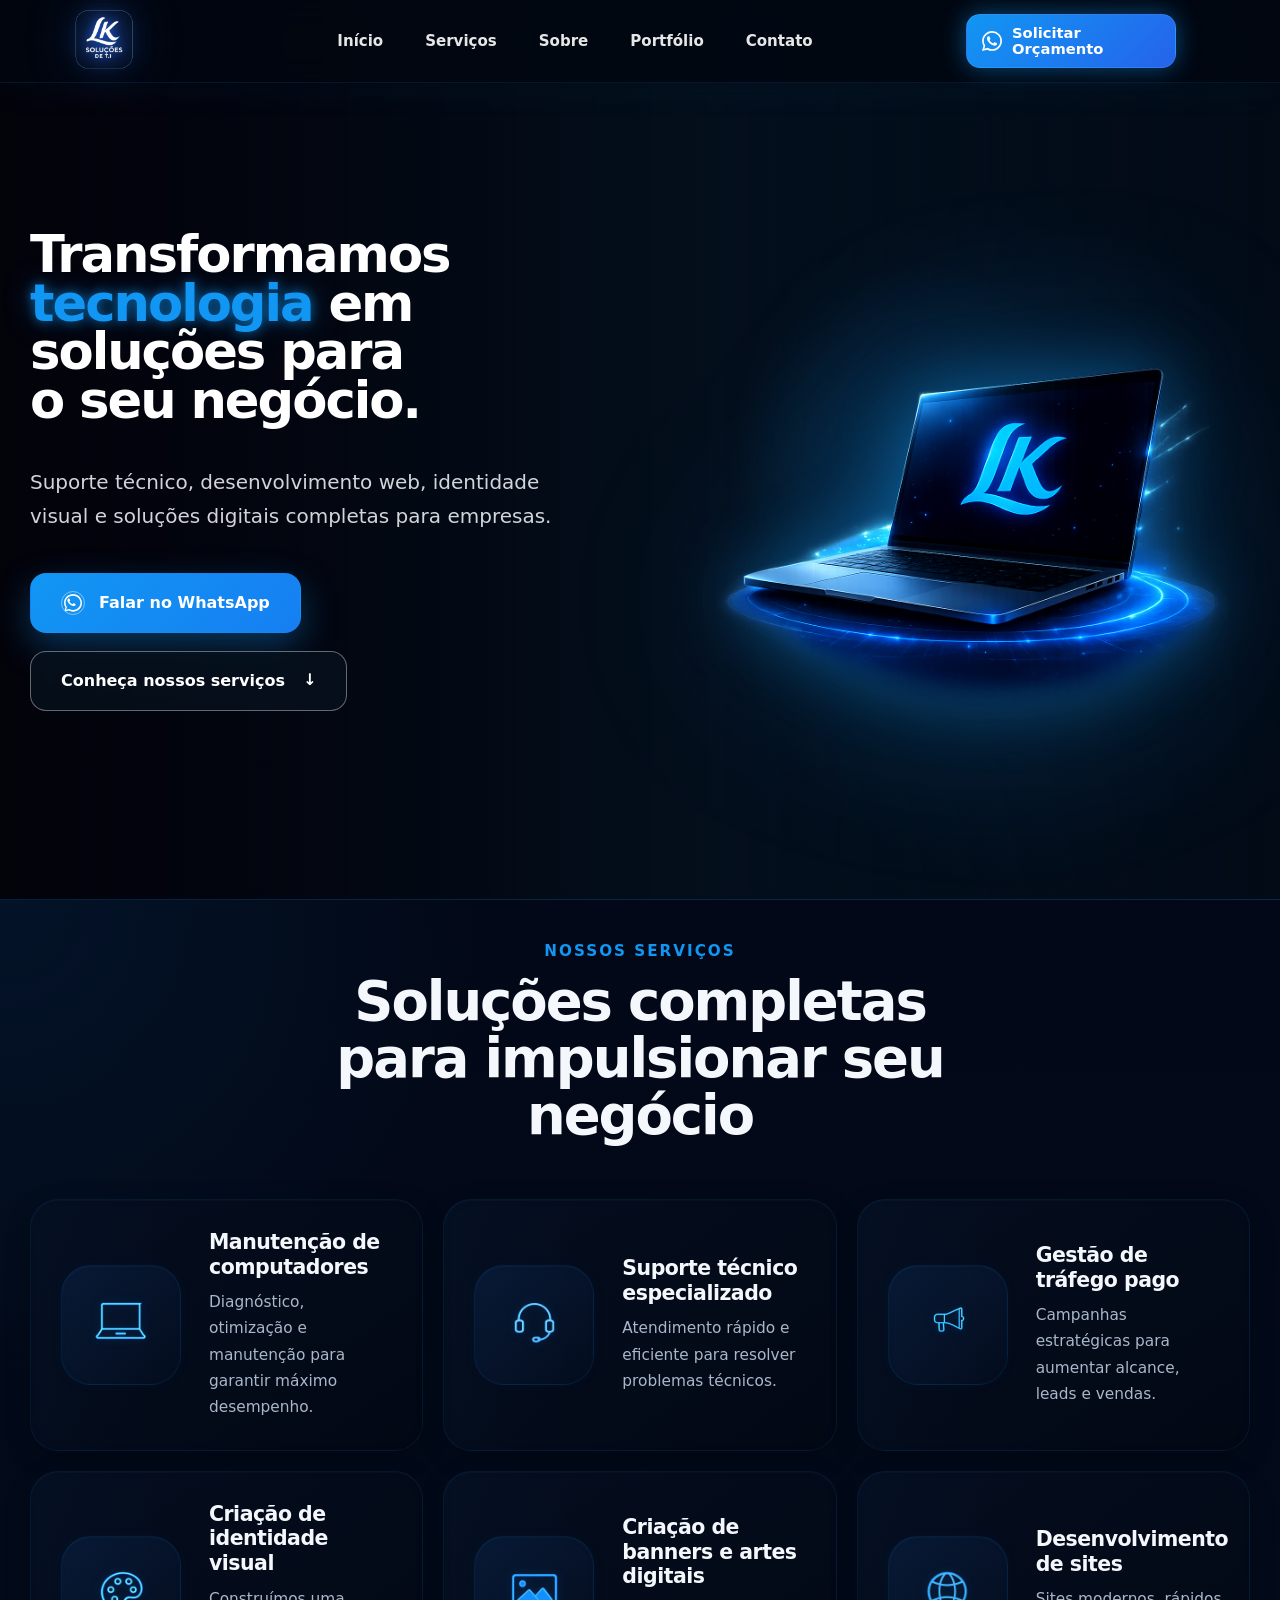
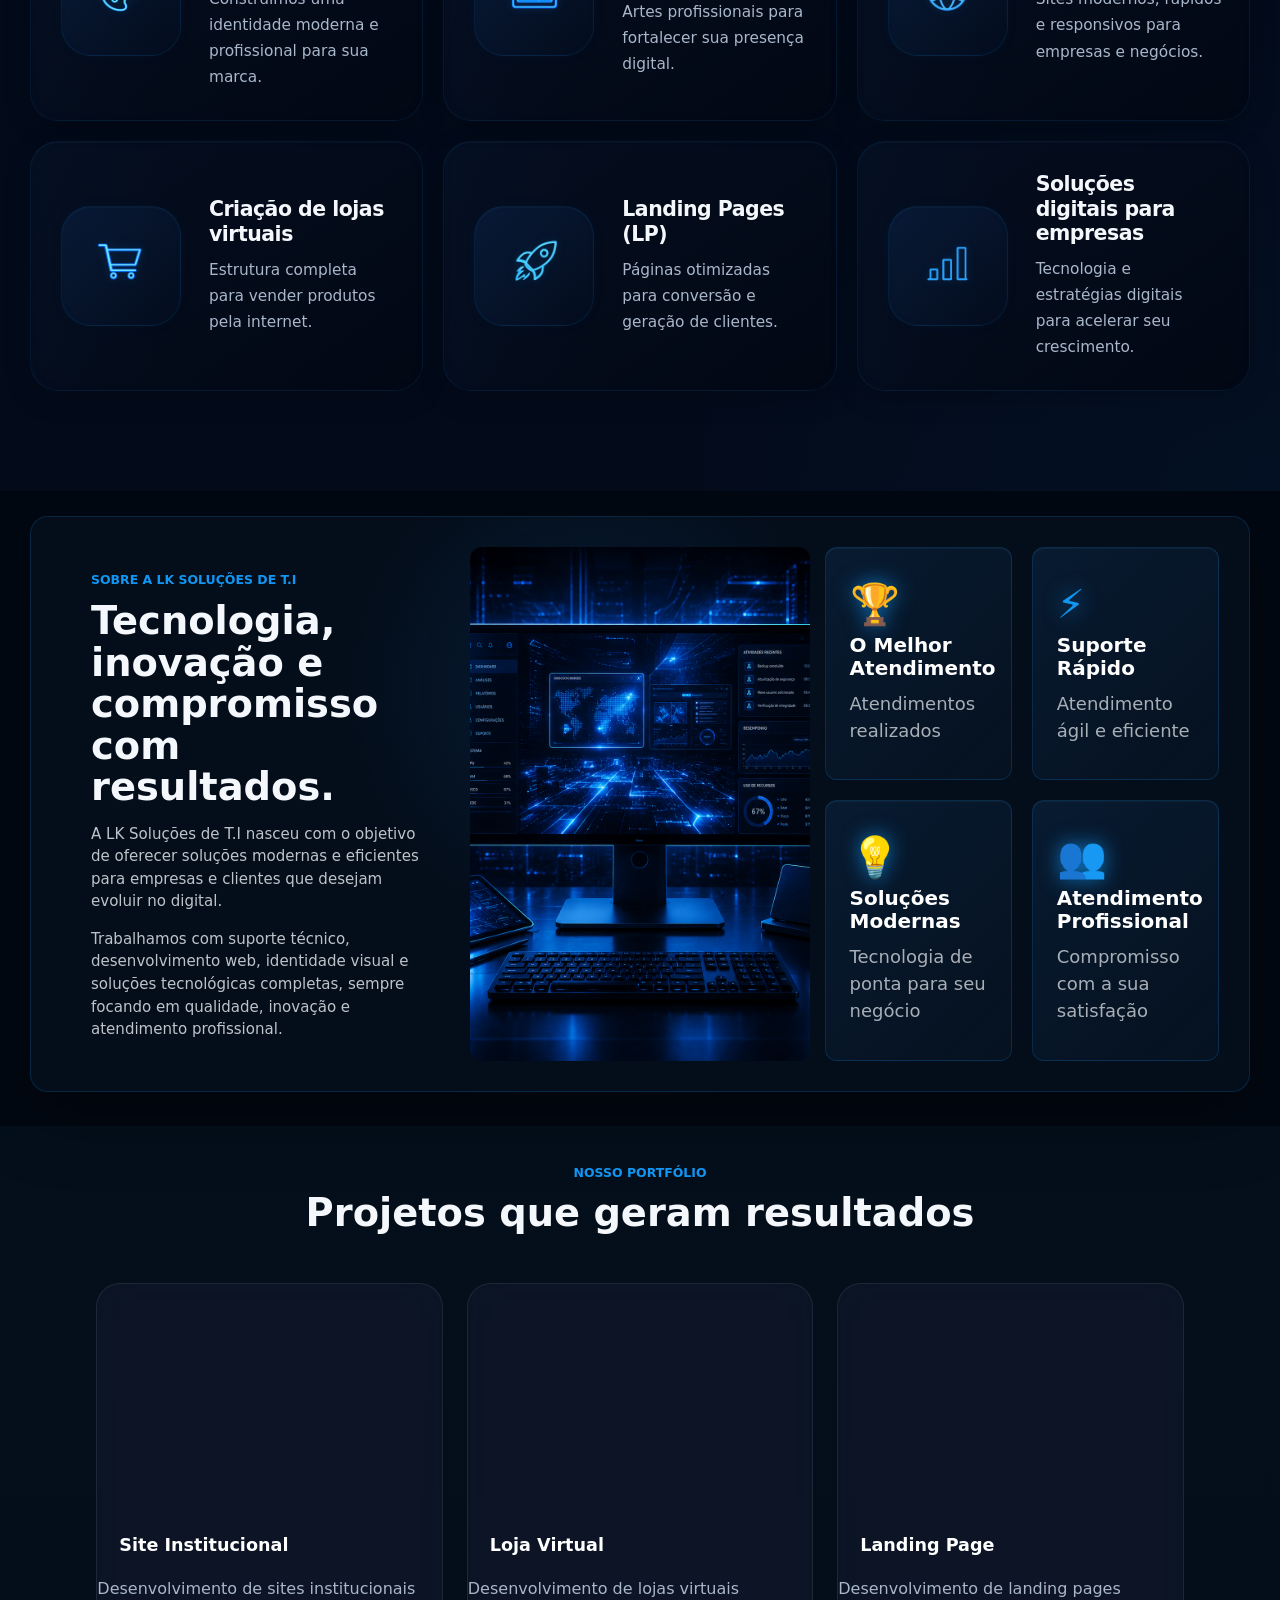
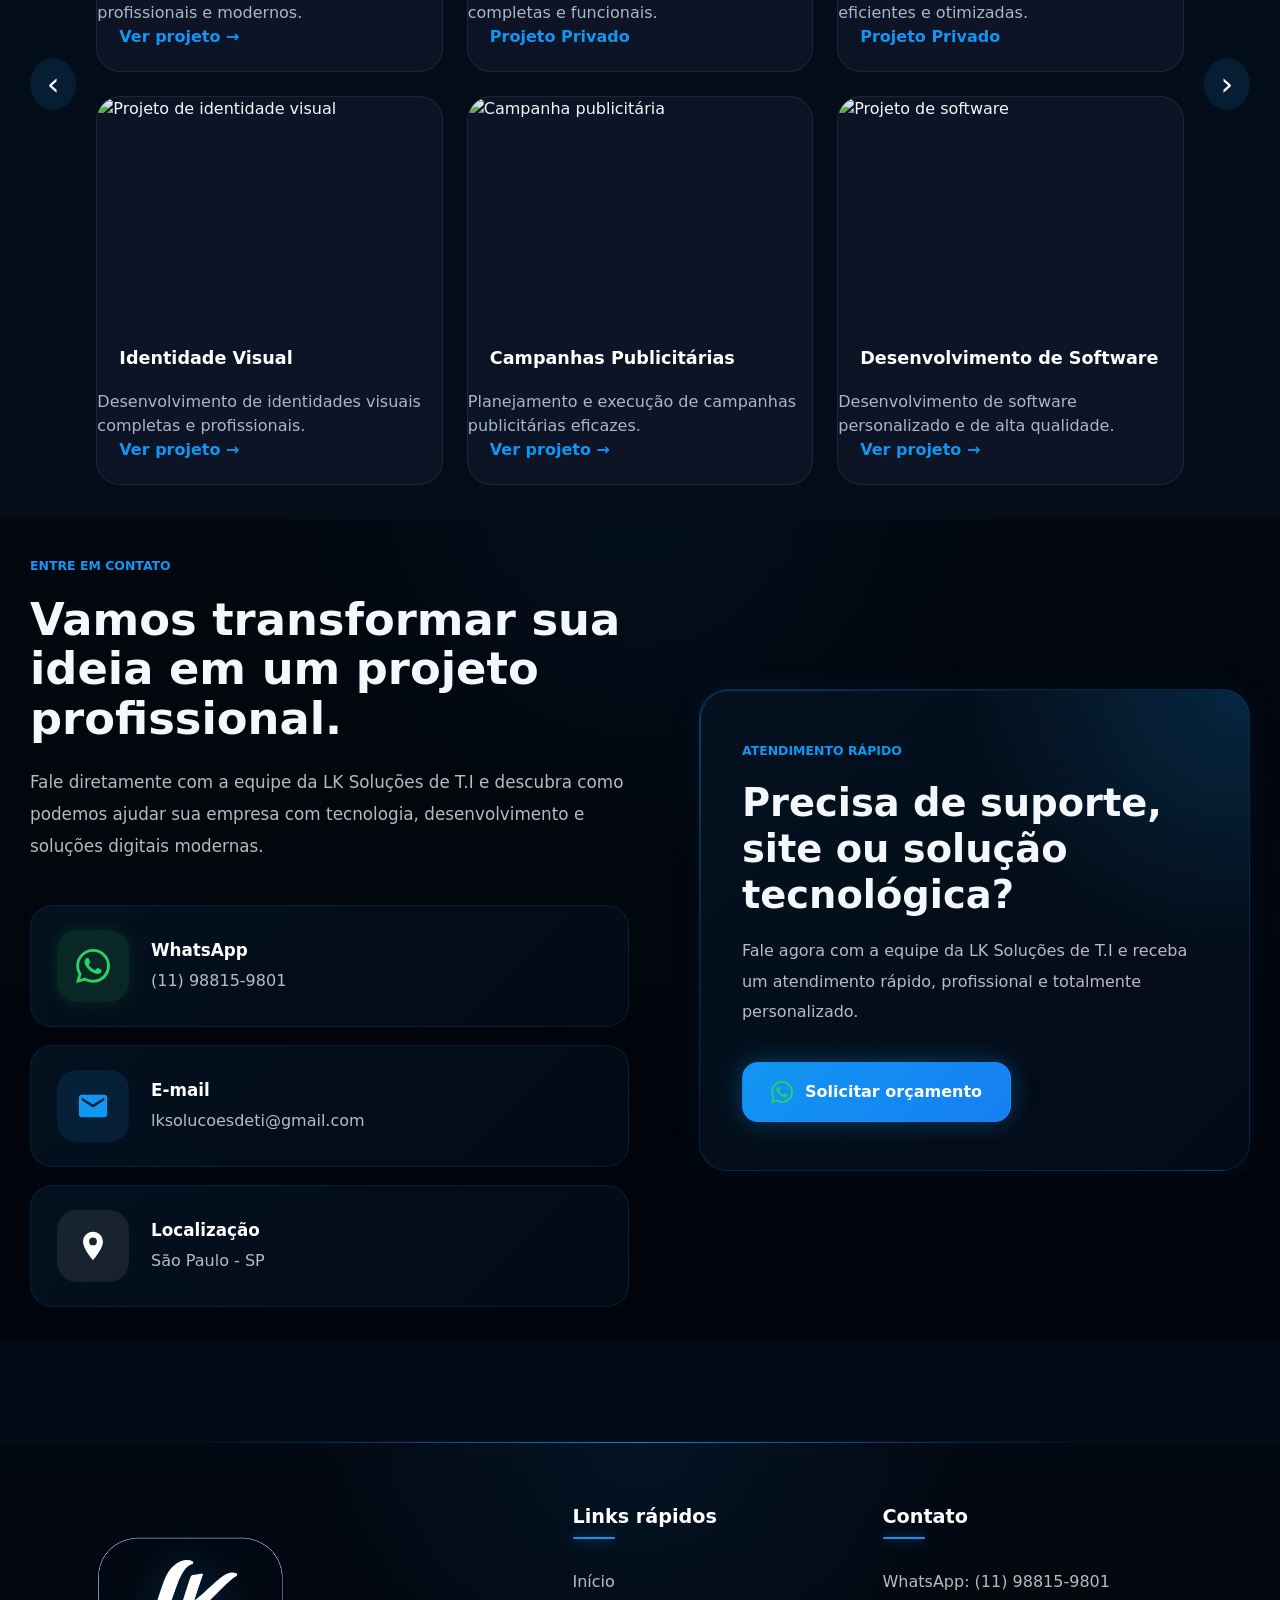
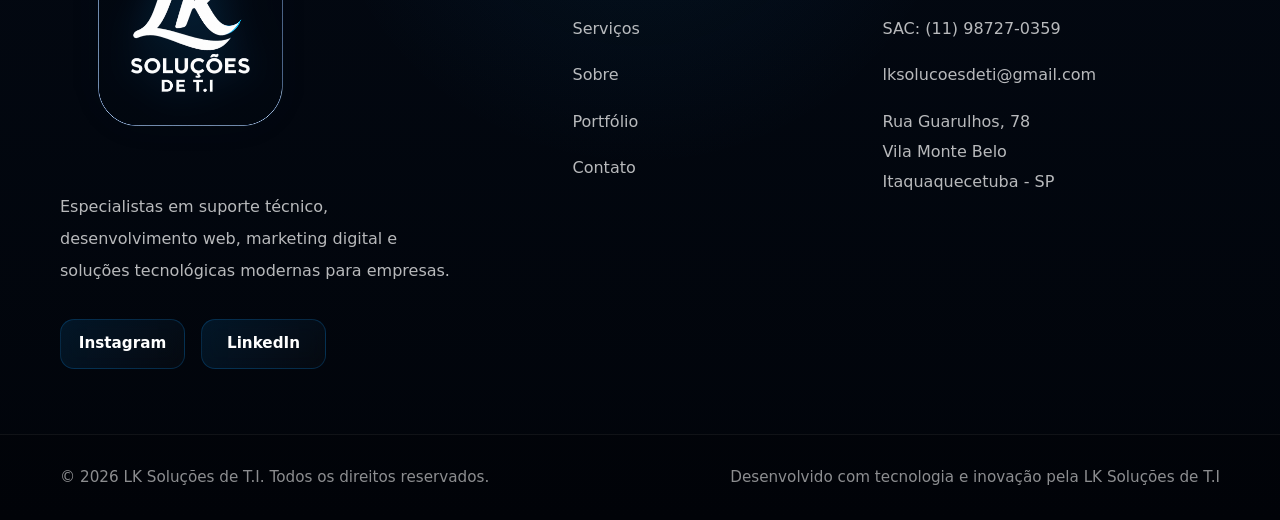
==== frontend/index.html @ 20c4d53b "Atualiza mockup do projeto landing page" ====
<!DOCTYPE html>
<html lang="pt-BR">
<head>
  <meta charset="UTF-8">
  <meta name="viewport" content="width=device-width, initial-scale=1.0">
  <meta name="description" content="LK Soluções de T.I oferece suporte técnico, desenvolvimento web, identidade visual, tráfego pago e soluções digitais completas para empresas.">
  <meta name="keywords" content="LK Soluções de T.I, suporte técnico, desenvolvimento de sites, landing pages, lojas virtuais, identidade visual, tráfego pago">
  <meta name="author" content="LK Soluções de T.I">
  <meta name="theme-color" content="#1196F3">

  <title>LK Soluções de T.I | Tecnologia para o seu negócio</title>

  <link rel="preconnect" href="https://wa.me">
  <link rel="stylesheet" href="css/style.css">
  <link rel="stylesheet" href="css/header.css">
  <link rel="stylesheet" href="css/hero.css">
  <link rel="stylesheet" href="css/services.css">
  <link rel="stylesheet" href="css/about.css">
  <link rel="stylesheet" href="css/portfolio.css">
  <link rel="stylesheet" href="css/cta.css">
  <link rel="stylesheet" href="css/contato.css">
  <link rel="stylesheet" href="css/footer.css">
  <link rel="stylesheet" href="css/responsive.css">

  <script src="js/main.js" defer></script>
</head>
<body>
  <header class="barra__navegacao" id="barra__navegacao">
    <nav class="navegacao" aria-label="Navegação principal">
      <a class="logo" href="#inicio" aria-label="LK Soluções de T.I">
        <img src="assets/images/Logo neon png.png" alt="Logo da LK Soluções de T.I">
      </a>

      <button
        class="menu-toggle"
        type="button"
        aria-controls="painel__navegacao"
        aria-expanded="false"
        aria-label="Abrir menu"
      >
        <span aria-hidden="true"></span>
        <span aria-hidden="true"></span>
        <span aria-hidden="true"></span>
      </button>

      <div class="painel__navegacao" id="painel__navegacao" aria-hidden="false">
        <ul class="navegacao__links">
          <li><a href="#inicio">Início</a></li>
          <li><a href="#servicos">Serviços</a></li>
          <li><a href="#sobre">Sobre</a></li>
          <li><a href="#portfolio">Portfólio</a></li>
          <li><a href="#contato">Contato</a></li>
        </ul>

        <a
          class="btn btn-small btn-primary quote-btn"
          href="https://wa.me/5511988159801?text=Ol%C3%A1%2C%20quero%20solicitar%20um%20or%C3%A7amento%20com%20a%20LK%20Solu%C3%A7%C3%B5es%20de%20T.I"
          target="_blank"
          rel="noopener"
        >
          <svg
            xmlns="http://www.w3.org/2000/svg"
            width="18"
            height="18"
            viewBox="0 0 24 24"
            fill="currentColor"
            aria-hidden="true"
          >
            <path d="M20.52 3.48A11.82 11.82 0 0 0 12.06 0C5.5 0 .16 5.34.16 11.9c0 2.1.55 4.15 1.6 5.96L0 24l6.3-1.65a11.9 11.9 0 0 0 5.76 1.47h.01c6.56 0 11.9-5.34 11.9-11.9 0-3.18-1.24-6.17-3.45-8.44Zm-8.46 18.3h-.01a9.9 9.9 0 0 1-5.04-1.38l-.36-.21-3.74.98 1-3.65-.24-.37a9.84 9.84 0 0 1-1.53-5.24c0-5.46 4.44-9.9 9.91-9.9 2.64 0 5.12 1.03 6.98 2.9a9.8 9.8 0 0 1 2.9 6.99c0 5.46-4.44 9.89-9.9 9.89Zm5.43-7.42c-.3-.15-1.77-.87-2.04-.97-.27-.1-.47-.15-.67.15-.2.3-.77.97-.95 1.17-.17.2-.35.22-.65.07-.3-.15-1.26-.46-2.4-1.48-.89-.79-1.49-1.76-1.66-2.06-.17-.3-.02-.46.13-.61.13-.13.3-.35.45-.52.15-.17.2-.3.3-.5.1-.2.05-.37-.02-.52-.07-.15-.67-1.62-.92-2.22-.24-.58-.49-.5-.67-.5h-.57c-.2 0-.52.07-.8.37-.27.3-1.04 1.02-1.04 2.5 0 1.47 1.07 2.9 1.22 3.1.15.2 2.1 3.2 5.08 4.49.71.3 1.27.48 1.7.61.71.23 1.35.2 1.86.12.57-.08 1.77-.72 2.02-1.41.25-.69.25-1.28.17-1.4-.07-.12-.27-.2-.57-.35Z"/>
          </svg>
          Solicitar Orçamento
        </a>
      </div>
    </nav>
  </header>

  <main>
<section class="hero" id="inicio">

  <canvas
    class="particle-canvas"
    id="particleCanvas"
    aria-hidden="true">
  </canvas>

  <div class="hero__grid container">

    <!-- CONTEÚDO -->
    <div class="hero__conteudo revelar">

      <h1>
        Transformamos
        <span>tecnologia</span>
        em soluções
        para o seu negócio.
      </h1>

      <p>
        Suporte técnico, desenvolvimento web, identidade visual
        e soluções digitais completas para empresas.
      </p>

      <!-- BOTÕES -->
      <div class="hero__acoes">

        <!-- WHATSAPP -->
        <a
          class="btn btn-primary btn-glow"
          href="https://wa.me/5511988159801?text=Ol%C3%A1%2C%20vim%20pelo%20site%20da%20LK%20Solu%C3%A7%C3%B5es%20de%20T.I%20e%20quero%20falar%20sobre%20um%20projeto."
          target="_blank"
          rel="noopener"
          aria-label="Falar no WhatsApp"
        >

          <svg
            class="btn-icon"
            xmlns="http://www.w3.org/2000/svg"
            viewBox="0 0 32 32"
            fill="currentColor"
            aria-hidden="true"
          >
            <path d="M19.11 17.23c-.29-.14-1.72-.85-1.99-.94-.27-.1-.47-.14-.66.14-.19.29-.76.94-.93 1.13-.17.19-.34.22-.63.07-.29-.14-1.22-.45-2.32-1.45-.86-.77-1.44-1.72-1.61-2.01-.17-.29-.02-.45.13-.6.13-.13.29-.34.43-.51.14-.17.19-.29.29-.48.1-.19.05-.36-.02-.51-.07-.14-.66-1.58-.9-2.17-.24-.58-.48-.5-.66-.5h-.56c-.19 0-.51.07-.78.36-.27.29-1.03 1.01-1.03 2.46s1.06 2.86 1.21 3.06c.14.19 2.08 3.18 5.04 4.46.7.3 1.25.48 1.67.61.7.22 1.33.19 1.83.12.56-.08 1.72-.7 1.96-1.37.24-.67.24-1.25.17-1.37-.07-.12-.27-.19-.56-.34zM16.02 3C8.84 3 3 8.73 3 15.8c0 2.5.73 4.83 1.99 6.8L3 29l6.6-1.92c1.87 1 4 1.57 6.42 1.57 7.18 0 13.02-5.73 13.02-12.8C29.04 8.73 23.2 3 16.02 3zm0 23.33c-2.1 0-4.04-.56-5.72-1.52l-.41-.24-3.91 1.14 1.18-3.78-.27-.39a10.1 10.1 0 0 1-1.68-5.74c0-5.64 4.84-10.23 10.81-10.23 5.96 0 10.81 4.59 10.81 10.23s-4.85 10.53-10.81 10.53z"/>
          </svg>

          <span>Falar no WhatsApp</span>

        </a>

        <!-- SERVIÇOS -->
        <a
          class="btn btn-secondary"
          href="#servicos"
          aria-label="Conheça nossos serviços"
        >

          <span>Conheça nossos serviços</span>

          <span
            class="arrow-down"
            aria-hidden="true"
          >
            ↓
          </span>

        </a>

      </div>

    </div>

    <!-- IMAGEM -->
    <div
      class="hero-visual reveal delay-1"
      aria-hidden="true"
    >

      <img
        src="assets/images/laptop iluminado.png"
        alt="Laptop com demonstração de serviços da LK Soluções de T.I"
      >

    </div>

  </div>

</section>

    <section class="servicos section" id="servicos">
      <div class="container">
        <div class="section-header revelar">
          <span class="eyebrow">Nossos Serviços</span>
          <h2>Soluções completas<br>para impulsionar seu negócio</h2>
        </div>

        <div class="lista__servicos">
          <article class="service-card reveal">
            <div class="service-icon">
              <img src="assets/icons/notebook neon.png" alt="Ícone de notebook" loading="lazy">
            </div>
            <div class="service-content">
              <h3>Manutenção de computadores</h3>
              <p>Diagnóstico, otimização e manutenção para garantir máximo desempenho.</p>
            </div>
          </article>

          <article class="service-card reveal">
            <div class="service-icon">
              <img src="assets/icons/fone neon.png" alt="Ícone de suporte técnico" loading="lazy">
            </div>
            <div class="service-content">
              <h3>Suporte técnico especializado</h3>
              <p>Atendimento rápido e eficiente para resolver problemas técnicos.</p>
            </div>
          </article>

          <article class="service-card reveal">
            <div class="service-icon">
              <img src="assets/icons/megafone neon.png" alt="Ícone de megafone" loading="lazy">
            </div>
            <div class="service-content">
              <h3>Gestão de tráfego pago</h3>
              <p>Campanhas estratégicas para aumentar alcance, leads e vendas.</p>
            </div>
          </article>

          <article class="service-card reveal">
            <div class="service-icon">
              <img src="assets/icons/arte neon.png" alt="Ícone de identidade visual" loading="lazy">
            </div>
            <div class="service-content">
              <h3>Criação de identidade visual</h3>
              <p>Construímos uma identidade moderna e profissional para sua marca.</p>
            </div>
          </article>

          <article class="service-card reveal">
            <div class="service-icon">
              <img src="assets/icons/moldura neon.png" alt="Ícone de artes digitais" loading="lazy">
            </div>
            <div class="service-content">
              <h3>Criação de banners e artes digitais</h3>
              <p>Artes profissionais para fortalecer sua presença digital.</p>
            </div>
          </article>

          <article class="service-card reveal">
            <div class="service-icon">
              <img src="assets/icons/rede neon.png" alt="Ícone de desenvolvimento web" loading="lazy">
            </div>
            <div class="service-content">
              <h3>Desenvolvimento de sites</h3>
              <p>Sites modernos, rápidos e responsivos para empresas e negócios.</p>
            </div>
          </article>

          <article class="service-card reveal">
            <div class="service-icon">
              <img src="assets/icons/carrinho neon.png" alt="Ícone de loja virtual" loading="lazy">
            </div>
            <div class="service-content">
              <h3>Criação de lojas virtuais</h3>
              <p>Estrutura completa para vender produtos pela internet.</p>
            </div>
          </article>

          <article class="service-card reveal">
            <div class="service-icon">
              <img src="assets/icons/foguete neon.png" alt="Ícone de landing page" loading="lazy">
            </div>
            <div class="service-content">
              <h3>Landing Pages (LP)</h3>
              <p>Páginas otimizadas para conversão e geração de clientes.</p>
            </div>
          </article>

          <article class="service-card reveal">
            <div class="service-icon">
              <img src="assets/icons/escada neon.png" alt="Ícone de crescimento empresarial" loading="lazy">
            </div>
            <div class="service-content">
              <h3>Soluções digitais para empresas</h3>
              <p>Tecnologia e estratégias digitais para acelerar seu crescimento.</p>
            </div>
          </article>
        </div>
      </div>
    </section>

    <section class="sobre section" id="sobre">
      <div class="sobre__painel container">
        <div class="sobre_copia reveal">
          <span class="eyebrow">Sobre a LK Soluções de T.I</span>
          <h2>Tecnologia, inovação e compromisso com resultados.</h2>
          <p>A LK Soluções de T.I nasceu com o objetivo de oferecer soluções modernas e eficientes para empresas e clientes que desejam evoluir no digital.</p>
          <p>Trabalhamos com suporte técnico, desenvolvimento web, identidade visual e soluções tecnológicas completas, sempre focando em qualidade, inovação e atendimento profissional.</p>
        </div>

        <div class="container__imagem reveal delay-1">
          <img src="assets/images/tecnologia.png" alt="Ambiente tecnológico moderno">
        </div>

        <div class="estatistica reveal delay-2">
          <div class="estatistica__card">
            <span class="stat-icon">🏆</span>
            <strong>O Melhor Atendimento</strong>
            <span>Atendimentos realizados</span>
          </div>

          <div class="estatistica__card">
            <span class="stat-icon">⚡</span>
            <strong>Suporte Rápido</strong>
            <span>Atendimento ágil e eficiente</span>
          </div>

          <div class="estatistica__card">
            <span class="stat-icon">💡</span>
            <strong>Soluções Modernas</strong>
            <span>Tecnologia de ponta para seu negócio</span>
          </div>

          <div class="estatistica__card">
            <span class="stat-icon">👥</span>
            <strong>Atendimento Profissional</strong>
            <span>Compromisso com a sua satisfação</span>
          </div>
        </div>
      </div>
    </section>

<section class="portfolio section" id="portfolio">
  <div class="container">
    <div class="section-heading reveal">
      <span class="eyebrow">Nosso portfólio</span>
      <h2>Projetos que geram resultados</h2>
    </div>

    <div class="portfolio__casca reveal">
      <button class="portfolio__botao" type="button" aria-label="Projeto anterior">
        ‹
      </button>

      <div class="portfolio__trilha" aria-label="Projetos da LK Soluções de T.I">

        <article class="projeto__card">

            <div class="projeto__preview">
              <video
                autoplay
                muted
                loop
                playsinline
              >
                <source
                  src="./assets/videos/site-institucional.mp4"
                  type="video/mp4"
                >
              </video>
            </div>


          <h3>Site Institucional</h3>
          <p>Desenvolvimento de sites institucionais profissionais e modernos.</p>
          <a class="projeto__link" href="https://lk-solucoes-ti.vercel.app/">Ver projeto →</a>
        </article>

        <article class="projeto__card">
          <div class="projeto__preview">
              <video
                autoplay
                muted
                loop
                playsinline
              >
                <source
                  src="./assets/videos/Full.mp4"
                  type="video/mp4"
                >
              </video>
            </div>
          <h3>Loja Virtual</h3>
          <p>Desenvolvimento de lojas virtuais completas e funcionais.</p>
          <a class="projeto__link" href="#">Projeto Privado</a>
        </article>

        <article class="projeto__card">
          <div class="projeto__preview">
              <video
                autoplay
                muted
                loop
                playsinline
              >
                <source
                  src="./assets/videos/acedemia.mp4"
                  type="video/mp4"
                >
              </video>
            </div>
          <h3>Landing Page</h3>
          <p>Desenvolvimento de landing pages eficientes e otimizadas.</p>
          <a class="projeto__link" href="#">Projeto Privado</a>
        </article>

        <article class="projeto__card">
          <div class="projeto__preview">
            <img src="./assets/images/identidade-visual.jpg" alt="Projeto de identidade visual">
          </div>
          <h3>Identidade Visual</h3>
          <p>Desenvolvimento de identidades visuais completas e profissionais.</p>
          <a class="projeto__link" href="#">Ver projeto →</a>
        </article>

        <article class="projeto__card">
          <div class="projeto__preview">
            <img src="./assets/images/campanha-publicitaria.jpg" alt="Campanha publicitária">
          </div>
          <h3>Campanhas Publicitárias</h3>
          <p>Planejamento e execução de campanhas publicitárias eficazes.</p>
          <a class="projeto__link" href="#">Ver projeto →</a>
        </article>

        <article class="projeto__card">
          <div class="projeto__preview">
            <img src="./assets/images/software.jpg" alt="Projeto de software">
          </div>
          <h3>Desenvolvimento de Software</h3>
          <p>Desenvolvimento de software personalizado e de alta qualidade.</p>
          <a class="projeto__link" href="#">Ver projeto →</a>
        </article>

      </div>

      <button class="portfolio__botao" type="button" aria-label="Próximo projeto">
        ›
      </button>
    </div>
  </div>
</section>

<section class="contato section" id="contato">

    <div class="contato__grid container">

        <!-- INFORMAÇÕES -->
        <div class="contato__info reveal">

            <span class="eyebrow">Entre em contato</span>

            <h2>
                Vamos transformar sua ideia em um projeto profissional.
            </h2>

            <p class="contato__descricao">
                Fale diretamente com a equipe da LK Soluções de T.I
                e descubra como podemos ajudar sua empresa com
                tecnologia, desenvolvimento e soluções digitais modernas.
            </p>

            <div class="contato__cards">

                <!-- WHATSAPP -->
                <a
                    class="contato__card"
                    href="https://wa.me/5511988159801?text=Olá,%20vim%20pelo%20site%20da%20LK%20Soluções%20de%20T.I"
                    target="_blank"
                    rel="noopener"
                >

                    <div class="contato__icone whatsapp">

                        <svg
                            xmlns="http://www.w3.org/2000/svg"
                            width="24"
                            height="24"
                            viewBox="0 0 24 24"
                            fill="currentColor"
                            aria-hidden="true"
                        >
                            <path d="M20.52 3.48A11.82 11.82 0 0 0 12.06 0C5.5 0 .16 5.34.16 11.9c0 2.1.55 4.15 1.6 5.96L0 24l6.3-1.65a11.9 11.9 0 0 0 5.76 1.47h.01c6.56 0 11.9-5.34 11.9-11.9 0-3.18-1.24-6.17-3.45-8.44Zm-8.46 18.3h-.01a9.9 9.9 0 0 1-5.04-1.38l-.36-.21-3.74.98 1-3.65-.24-.37a9.84 9.84 0 0 1-1.53-5.24c0-5.46 4.44-9.9 9.91-9.9 2.64 0 5.12 1.03 6.98 2.9a9.8 9.8 0 0 1 2.9 6.99c0 5.46-4.44 9.89-9.9 9.89Zm5.43-7.42c-.3-.15-1.77-.87-2.04-.97-.27-.1-.47-.15-.67.15-.2.3-.77.97-.95 1.17-.17.2-.35.22-.65.07-.3-.15-1.26-.46-2.4-1.48-.89-.79-1.49-1.76-1.66-2.06-.17-.3-.02-.46.13-.61.13-.13.3-.35.45-.52.15-.17.2-.3.3-.5.1-.2.05-.37-.02-.52-.07-.15-.67-1.62-.92-2.22-.24-.58-.49-.5-.67-.5h-.57c-.2 0-.52.07-.8.37-.27.3-1.04 1.02-1.04 2.5 0 1.47 1.07 2.9 1.22 3.1.15.2 2.1 3.2 5.08 4.49.71.3 1.27.48 1.7.61.71.23 1.35.2 1.86.12.57-.08 1.77-.72 2.02-1.41.25-.69.25-1.28.17-1.4-.07-.12-.27-.2-.57-.35Z"/>
                        </svg>

                    </div>

                    <div class="contato__texto">

                        <strong>WhatsApp</strong>

                        <span>(11) 98815-9801</span>

                    </div>

                </a>

                <!-- EMAIL -->
                <a
                    class="contato__card"
                    href="mailto:lksolucoesdeti@gmail.com"
                >

<div class="contato__icone email">

    <svg
        xmlns="http://www.w3.org/2000/svg"
        width="30"
        height="30"
        viewBox="0 0 24 24"
        fill="currentColor"
        aria-hidden="true"
    >
        <path d="M20 4H4C2.9 4 2.01 4.9 2.01 6L2 18c0 1.1.89 2 2 2h16c1.1 0 2-.9 2-2V6c0-1.1-.9-2-2-2Zm0 4-8 5-8-5V6l8 5 8-5v2Z"/>
    </svg>

</div>

                    <div class="contato__texto">

                        <strong>E-mail</strong>

                        <span>lksolucoesdeti@gmail.com</span>

                    </div>

                </a>

                <!-- LOCALIZAÇÃO -->
                <div class="contato__card">

                    <div class="contato__icone local">

                        <svg
                            xmlns="http://www.w3.org/2000/svg"
                            width="24"
                            height="24"
                            viewBox="0 0 24 24"
                            fill="currentColor"
                            aria-hidden="true"
                        >
                            <path d="M12 2C8.13 2 5 5.13 5 9c0 5.25 7 13 7 13s7-7.75 7-13c0-3.87-3.13-7-7-7Zm0 9.5A2.5 2.5 0 1 1 12 6a2.5 2.5 0 0 1 0 5.5Z"/>
                        </svg>

                    </div>

                    <div class="contato__texto">

                        <strong>Localização</strong>

                        <span>São Paulo - SP</span>

                    </div>

                </div>

            </div>

        </div>

        <!-- CTA -->
        <div class="contato__cta reveal delay-1">

            <span class="eyebrow">Atendimento rápido</span>

            <h3>
                Precisa de suporte, site ou solução tecnológica?
            </h3>

            <p>
                Fale agora com a equipe da LK Soluções de T.I
                e receba um atendimento rápido, profissional
                e totalmente personalizado.
            </p>

            <a
                class="btn btn-primary contato__botao"
                href="https://wa.me/5511988159801?text=Olá,%20vim%20pelo%20site%20da%20LK%20Soluções%20de%20T.I%20e%20gostaria%20de%20um%20orçamento."
                target="_blank"
                rel="noopener"
            >

                <svg
                    xmlns="http://www.w3.org/2000/svg"
                    width="22"
                    height="22"
                    viewBox="0 0 24 24"
                    fill="currentColor"
                    aria-hidden="true"
                >
                    <path d="M20.52 3.48A11.82 11.82 0 0 0 12.06 0C5.5 0 .16 5.34.16 11.9c0 2.1.55 4.15 1.6 5.96L0 24l6.3-1.65a11.9 11.9 0 0 0 5.76 1.47h.01c6.56 0 11.9-5.34 11.9-11.9 0-3.18-1.24-6.17-3.45-8.44Zm-8.46 18.3h-.01a9.9 9.9 0 0 1-5.04-1.38l-.36-.21-3.74.98 1-3.65-.24-.37a9.84 9.84 0 0 1-1.53-5.24c0-5.46 4.44-9.9 9.91-9.9 2.64 0 5.12 1.03 6.98 2.9a9.8 9.8 0 0 1 2.9 6.99c0 5.46-4.44 9.89-9.9 9.89Zm5.43-7.42c-.3-.15-1.77-.87-2.04-.97-.27-.1-.47-.15-.67.15-.2.3-.77.97-.95 1.17-.17.2-.35.22-.65.07-.3-.15-1.26-.46-2.4-1.48-.89-.79-1.49-1.76-1.66-2.06-.17-.3-.02-.46.13-.61.13-.13.3-.35.45-.52.15-.17.2-.3.3-.5.1-.2.05-.37-.02-.52-.07-.15-.67-1.62-.92-2.22-.24-.58-.49-.5-.67-.5h-.57c-.2 0-.52.07-.8.37-.27.3-1.04 1.02-1.04 2.5 0 1.47 1.07 2.9 1.22 3.1.15.2 2.1 3.2 5.08 4.49.71.3 1.27.48 1.7.61.71.23 1.35.2 1.86.12.57-.08 1.77-.72 2.02-1.41.25-.69.25-1.28.17-1.4-.07-.12-.27-.2-.57-.35Z"/>
                </svg>

                Solicitar orçamento

            </a>

        </div>

    </div>

</section>
  </main>

  <footer class="site-footer">
    <div class="footer-grid container">
      <div class="footer__empresa">
        <img
          class="footer-logo"
          src="assets/images/Logo neon png.png"
          alt="LK Soluções de T.I"
        >

        <p>
          Especialistas em suporte técnico, desenvolvimento web,
          marketing digital e soluções tecnológicas modernas para empresas.
        </p>

        <div class="footer__redes">
          <a
            href="https://www.instagram.com/lk_solucoesdet.i/"
            target="_blank"
            rel="noopener"
            aria-label="Instagram da LK Soluções de T.I"
          >
            Instagram
          </a>

          <a
            href="https://www.linkedin.com/in/lucas-kaue-bb3051194/?skipRedirect=true"
            target="_blank"
            rel="noopener"
            aria-label="LinkedIn da LK Soluções de T.I"
          >
            LinkedIn
          </a>
        </div>
      </div>

      <div class="footer__links">
        <h3>Links rápidos</h3>

        <a href="#inicio">Início</a>
        <a href="#servicos">Serviços</a>
        <a href="#sobre">Sobre</a>
        <a href="#portfolio">Portfólio</a>
        <a href="#contato">Contato</a>
      </div>

      <div class="footer__contato">
        <h3>Contato</h3>

        <a
          href="https://wa.me/5511988159801"
          target="_blank"
          rel="noopener"
        >
          WhatsApp: (11) 98815-9801
        </a>

        <a href="tel:+5511987270359">SAC: (11) 98727-0359</a>
        <a href="mailto:lksolucoesdeti@gmail.com">lksolucoesdeti@gmail.com</a>

        <span>
          Rua Guarulhos, 78<br>
          Vila Monte Belo<br>
          Itaquaquecetuba - SP
        </span>
      </div>
    </div>

    <div class="footer-bottom">
      <div class="container footer-bottom__content">
        <span>
          © <span id="currentYear"></span>
          LK Soluções de T.I. Todos os direitos reservados.
        </span>

        <span>
          Desenvolvido com tecnologia e inovação pela LK Soluções de T.I
        </span>
      </div>
    </div>
  </footer>
</body>
</html>
---- frontend/css/style.css ----
:root {
  --blue-main: #1196F3;
  --blue-secondary: #167FF2;
  --white: #FFFFFF;
  --black: #222221;
  --bg: #030913;
  --bg-soft: #06111f;
  --panel: rgba(7, 22, 39, 0.9);
  --panel-strong: rgba(9, 27, 48, 0.96);
  --text: #f4f7fb;
  --muted: #a9b7ca;
  --line: rgba(17, 150, 243, 0.24);
  --glow: 0 0 28px rgba(17, 150, 243, 0.48);
  --shadow: 0 22px 70px rgba(0, 0, 0, 0.36);
  --radius: 8px;
  --container: min(1220px, calc(100% - 42px));
}

* {
  box-sizing: border-box;
  margin: 0;
  padding: 0;
}

html {
  scroll-behavior: smooth;
  scroll-padding-top: 84px;
}

body {
  min-height: 100vh;
  color: var(--text);
  background:
    radial-gradient(circle at 50% 0%, rgba(17, 150, 243, 0.12), transparent 34%),
    linear-gradient(180deg, #05030f 0%, #04101d 42%, #030913 100%);
  font-family: Inter, ui-sans-serif, system-ui, -apple-system, BlinkMacSystemFont, "Segoe UI", sans-serif;
  line-height: 1.5;
  overflow-x: hidden;
}

body::before {
  position: fixed;
  inset: 0;
  z-index: -1;
  content: "";
  background-image:
    linear-gradient(rgba(8, 15, 54, 0.045) 1px, transparent 1px),
    linear-gradient(90deg, rgba(17, 150, 243, 0.045) 1px, transparent 1px);
  background-size: 72px 72px;
  mask-image: linear-gradient(to bottom, rgba(0, 0, 0, 0.7), transparent 78%);
}

img {
  display: block;
  max-width: 100%;
}

a {
  color: inherit;
  text-decoration: none;
}

button,
input,
textarea {
  font: inherit;
}

.container {
  width: var(--container);
  margin-inline: auto;
}

.section {
  padding: 34px 0;
}

.section-heading {
  max-width: 720px;
  margin: 0 auto 22px;
  text-align: center;
}

.eyebrow {
  display: inline-flex;
  align-items: center;
  color: var(--blue-main);
  font-size: 0.78rem;
  font-weight: 900;
  letter-spacing: 0;
  text-transform: uppercase;
}

h1,
h2,
h3 {
  color: var(--text);
  line-height: 1.08;
  letter-spacing: 0;
}

h1 {
  max-width: 560px;
  font-size: clamp(2.65rem, 5.4vw, 4.6rem);
  font-weight: 900;
}

h2 {
  margin-top: 8px;
  font-size: clamp(1.8rem, 3vw, 2.65rem);
  font-weight: 900;
}

h3 {
  font-size: 1.05rem;
  font-weight: 900;
}

p {
  color: var(--muted);
}

.btn {
  position: relative;
  display: inline-flex;
  align-items: center;
  justify-content: center;
  gap: 10px;
  min-height: 48px;
  padding: 0 23px;
  border: 1px solid transparent;
  border-radius: var(--radius);
  cursor: pointer;
  font-weight: 850;
  line-height: 1.1;
  transition: transform 220ms ease, box-shadow 220ms ease, border-color 220ms ease, background 220ms ease;
}

.btn:hover {
  transform: translateY(-2px);
}

.btn-primary {
  color: var(--white);
  background: linear-gradient(135deg, var(--blue-main), var(--blue-secondary));
  box-shadow: 0 13px 35px rgba(17, 150, 243, 0.34);
}

.btn-primary:hover {
  box-shadow: 0 0 26px rgba(17, 150, 243, 0.72), 0 20px 48px rgba(17, 150, 243, 0.34);
}

.btn-secondary {
  color: var(--white);
  background: rgba(8, 18, 31, 0.72);
  border-color: rgba(255, 255, 255, 0.38);
  backdrop-filter: blur(14px);
}

.btn-small {
  min-height: 44px;
  padding: 0 18px;
  font-size: 0.86rem;
}

.btn-icon,
.wa-symbol {
  display: inline-grid;
  width: 24px;
  height: 24px;
  place-items: center;
  border: 1px solid rgba(255, 255, 255, 0.46);
  border-radius: 50%;
  font-size: 0.75rem;
}

.preloader {
  position: fixed;
  inset: 0;
  z-index: 9999;
  display: grid;
  place-items: center;
  background: #020711;
  transition: opacity 450ms ease, visibility 450ms ease;
}

.preloader.is-hidden {
  visibility: hidden;
  opacity: 0;
}

.loader-mark {
  display: grid;
  width: 72px;
  height: 72px;
  place-items: center;
  color: var(--white);
  font-weight: 900;
  border: 1px solid rgba(17, 150, 243, 0.45);
  border-radius: 18px;
  background: linear-gradient(135deg, rgba(17, 150, 243, 0.92), rgba(22, 127, 242, 0.7));
  box-shadow: var(--glow);
  animation: pulse 1.4s ease-in-out infinite;
}

@keyframes pulse {
  0%,
  100% {
    transform: scale(1);
  }

  50% {
    transform: scale(1.06);
  }
}

.sr-only {
  position: absolute;
  width: 1px;
  height: 1px;
  padding: 0;
  overflow: hidden;
  clip: rect(0, 0, 0, 0);
  white-space: nowrap;
  border: 0;
}

.whatsapp-float {
  position: fixed;
  right: 28px;
  bottom: 24px;
  z-index: 90;
  display: grid;
  width: 62px;
  height: 62px;
  place-items: center;
  color: var(--white);
  font-size: 1.25rem;
  font-weight: 900;
  border: 3px solid rgba(255, 255, 255, 0.18);
  border-radius: 50%;
  background: #1bd35b;
  box-shadow: 0 0 28px rgba(27, 211, 91, 0.55);
  transition: transform 220ms ease, box-shadow 220ms ease;
}

.whatsapp-float:hover {
  transform: translateY(-4px) scale(1.03);
  box-shadow: 0 0 42px rgba(27, 211, 91, 0.72);
}
---- frontend/css/header.css ----
.barra__navegacao {
  position: fixed;
  top: 0;
  left: 0;
  z-index: 1000;
  width: 100%;
  border-bottom: 1px solid rgba(17, 150, 243, 0.12);
  background: rgba(2, 7, 17, 0.82);
  box-shadow:
    0 0 20px rgba(0, 0, 0, 0.4),
    0 0 40px rgba(17, 150, 243, 0.08);
  backdrop-filter: blur(18px);
  transition: background 220ms ease, box-shadow 220ms ease, border-color 220ms ease;
}

.barra__navegacao.ativa {
  border-color: rgba(17, 150, 243, 0.24);
  background: rgba(2, 7, 17, 0.94);
  box-shadow:
    0 10px 34px rgba(0, 0, 0, 0.36),
    0 0 40px rgba(17, 150, 243, 0.1);
}

.navegacao {
  display: grid;
  grid-template-columns: auto 1fr auto;
  min-height: 82px;
  align-items: center;
  gap: 40px;
  padding: 0 5%;
}

.logo {
  position: relative;
  z-index: 10;
  display: flex;
  align-items: center;
  justify-self: start;
  transition: transform 0.4s ease;
}

.logo:hover {
  transform: translateY(-2px);
}

.logo img {
  width: 80px;
  height: auto;
  filter:
    drop-shadow(0 0 5px rgba(37, 99, 235, 0.8))
    drop-shadow(0 0 12px rgba(37, 99, 235, 0.7))
    drop-shadow(0 0 24px rgba(59, 130, 246, 0.6));
  animation: neonPulse 3s ease-in-out infinite;
  transition: 0.4s ease;
}

.logo img:hover {
  transform: scale(1.03);
  filter:
    drop-shadow(0 0 8px rgba(37, 99, 235, 1))
    drop-shadow(0 0 18px rgba(37, 99, 235, 0.9))
    drop-shadow(0 0 36px rgba(59, 130, 246, 0.8));
}

@keyframes neonPulse {
  0% {
    filter:
      drop-shadow(0 0 5px rgba(37, 99, 235, 0.7))
      drop-shadow(0 0 12px rgba(37, 99, 235, 0.6))
      drop-shadow(0 0 24px rgba(59, 130, 246, 0.5));
  }

  50% {
    filter:
      drop-shadow(0 0 8px rgba(37, 99, 235, 1))
      drop-shadow(0 0 18px rgba(37, 99, 235, 0.9))
      drop-shadow(0 0 36px rgba(59, 130, 246, 0.8));
  }

  100% {
    filter:
      drop-shadow(0 0 5px rgba(37, 99, 235, 0.7))
      drop-shadow(0 0 12px rgba(37, 99, 235, 0.6))
      drop-shadow(0 0 24px rgba(59, 130, 246, 0.5));
  }
}

.painel__navegacao {
  display: flex;
  width: 100%;
  align-items: center;
}

.navegacao__links {
  display: flex;
  width: 100%;
  align-items: center;
  justify-content: center;
  gap: 42px;
  margin: 0 auto;
  list-style: none;
}

.navegacao__links a {
  position: relative;
  color: rgba(255, 255, 255, 0.9);
  font-size: 0.94rem;
  font-weight: 600;
  text-decoration: none;
  transition: color 180ms ease, transform 180ms ease;
}

.navegacao__links a:hover {
  color: #1196F3;
}

.navegacao__links a::after {
  position: absolute;
  left: 0;
  bottom: -10px;
  width: 100%;
  height: 3px;
  content: "";
  border-radius: 999px;
  background: #1196F3;
  box-shadow: 0 0 18px rgba(17, 150, 243, 0.8);
  opacity: 0;
  transform: scaleX(0.4);
  transition: opacity 180ms ease, transform 180ms ease;
}

.navegacao__links a:hover::after,
.navegacao__links a.ativo::after {
  opacity: 1;
  transform: scaleX(1);
}

.quote-btn {
  display: flex;
  min-width: 210px;
  align-items: center;
  justify-content: center;
  gap: 10px;
  margin-left: auto;
  padding: 10px 15px;
  border: 1px solid rgba(255, 255, 255, 0.08);
  border-radius: 14px;
  color: #ffffff;
  background: linear-gradient(135deg, #1196F3, #2563eb);
  box-shadow: 0 0 24px rgba(17, 150, 243, 0.48);
  font-size: 0.92rem;
  font-weight: 600;
  text-decoration: none;
  transition: transform .3s ease, box-shadow .3s ease, background .3s ease;
}

.quote-btn svg {
  width: 20px;
  height: 20px;
  flex-shrink: 0;
}

.quote-btn:hover {
  transform: translateY(-2px);
  background: linear-gradient(135deg, #1aa3ff, #2563eb);
  box-shadow: 0 0 30px rgba(17, 150, 243, 0.7);
}

.menu-toggle {
  display: none;
  width: 44px;
  height: 44px;
  border: 1px solid rgba(17, 150, 243, 0.34);
  border-radius: 12px;
  background: rgba(17, 150, 243, 0.08);
  cursor: pointer;
}

.menu-toggle span {
  display: block;
  width: 20px;
  height: 2px;
  margin: 5px auto;
  border-radius: 999px;
  background: #ffffff;
  transition: transform 220ms ease, opacity 220ms ease;
}

.menu-toggle.is-open span:nth-child(1) {
  transform: translateY(7px) rotate(45deg);
}

.menu-toggle.is-open span:nth-child(2) {
  opacity: 0;
}

.menu-toggle.is-open span:nth-child(3) {
  transform: translateY(-7px) rotate(-45deg);
}

@media (max-width: 768px) {
  .navegacao {
    position: relative;
    display: flex;
    align-items: center;
    justify-content: space-between;
  }

  .logo {
    position: absolute;
    left: 50%;
    transform: translateX(-50%);
  }

  .logo:hover {
    transform: translateX(-50%) translateY(-2px);
  }

  .logo img {
    width: 80px;
  }

  .menu-toggle {
    display: block;
    margin-left: auto;
  }

  .painel__navegacao {
    position: absolute;
    top: 100%;
    left: 0;
    width: 100%;
    flex-direction: column;
    align-items: flex-start;
    gap: 30px;
    padding: 30px 5%;
    border-bottom: 1px solid rgba(17, 150, 243, 0.12);
    background: rgba(2, 7, 17, 0.98);
    opacity: 0;
    visibility: hidden;
    transform: translateY(-10px);
    backdrop-filter: blur(20px);
    transition: 0.3s ease;
  }

  .painel__navegacao.ativo {
    opacity: 1;
    visibility: visible;
    transform: translateY(0);
  }

  .navegacao__links {
    width: 100%;
    flex-direction: column;
    align-items: flex-start;
    gap: 24px;
  }

  .quote-btn {
    width: 100%;
    justify-content: center;
    margin-left: 0;
  }
}
---- frontend/css/hero.css ----
.hero {
  position: relative;
  display: flex;
  min-height: 100vh;
  align-items: center;
  padding: 140px 0 80px;
  overflow: hidden;
  border-bottom: 1px solid rgba(17, 150, 243, 0.18);
  background:
    radial-gradient(circle at 72% 50%, rgba(17, 150, 243, 0.22), transparent 18%),
    radial-gradient(circle at 78% 50%, rgba(17, 150, 243, 0.10), transparent 24%),
    linear-gradient(90deg, #020617 0%, #04101d 45%, #031225 100%);
}

.hero::before {
  position: absolute;
  inset: 0;
  content: "";
  background:
    linear-gradient(
      90deg,
      rgba(3, 3, 10, 0.97) 0%,
      rgba(3, 9, 19, 0.18) 56%,
      rgba(3, 9, 19, 0.82) 100%
    ),
    radial-gradient(circle at 82% 62%, rgba(17, 150, 243, 0.20), transparent 28%);
  backdrop-filter: blur(2px);
}

.particle-canvas {
  position: absolute;
  inset: 0;
  width: 100%;
  height: 100%;
  opacity: 0.7;
}

.hero__grid {
  position: relative;
  z-index: 2;

  display: grid;

  grid-template-columns:
    minmax(0, 0.92fr)
    minmax(420px, 1.08fr);

  gap: 40px;

  align-items: start;
}


.hero__conteudo {
  max-width: 620px;
}

.hero__conteudo h1 {
  color: #ffffff;

  font-size: clamp(2.2rem, 4vw, 4rem);
  font-weight: 900;

  line-height: 0.95;
  letter-spacing: -2px;

  text-wrap: balance;
}

.hero__conteudo h1 span {
  color: var(--blue-main);

  text-shadow:
    0 0 12px rgba(17, 150, 243, 0.65),
    0 0 30px rgba(17, 150, 243, 0.35);
}

.hero__conteudo p {
  max-width: 620px;

  margin: 40px 0;

  color: rgba(244, 247, 251, 0.86);

  font-size: 1.25rem;
  line-height: 1.7;
}

.hero__acoes {
  display: flex;
  flex-wrap: wrap;

  gap: 18px;

  margin-top: 28px;

  align-items: center;
}

.hero__acoes .btn {
  display: inline-flex;

  min-width: 230px;
  min-height: 60px;

  align-items: center;
  justify-content: center;

  gap: 14px;

  padding: 0 30px;

  border-radius: 16px;

  font-size: 1rem;
  font-weight: 600;
  line-height: 1;

  text-decoration: none;

  transition:
    transform 220ms ease,
    box-shadow 220ms ease,
    border-color 220ms ease,
    background 220ms ease;
}

.hero__acoes .btn:hover {
  transform: translateY(-3px);
}

.btn-icon {
  width: 24px;
  height: 24px;

  flex-shrink: 0;

  color: currentColor;
}

.arrow-down {
  display: flex;

  align-items: center;
  justify-content: center;

  margin-left: 4px;

  font-size: 1rem;
  line-height: 1;

  transform: translateY(-1px);
}

.hero-visual {
  position: relative;

  display: flex;

  width: 100%;

  align-items: center;
  justify-content: center;

  justify-self: end;

  padding-top: 40px;

  transform: translateX(20px);
}

.hero-visual img {
  width: 108%;
  max-width: unset;

  object-fit: contain;

  mix-blend-mode: screen;

  filter:
    brightness(1.05)
    saturate(1.08)
    drop-shadow(0 0 34px rgba(17, 150, 243, 0.42))
    drop-shadow(0 0 90px rgba(17, 150, 243, 0.22));

  animation: float 7s ease-in-out infinite;
}

@keyframes float {

  0%,
  100% {
    transform: translateY(0);
  }

  50% {
    transform: translateY(-14px);
  }
}

@media (max-width: 980px) {

  .hero {
    padding: 140px 0 70px;
  }

  .hero__grid {
    grid-template-columns: 1fr;
    gap: 50px;

    align-items: center;
  }

  .hero__conteudo {
    max-width: 700px;

    margin: auto;

    text-align: center;
  }

  .hero__conteudo p {
    margin-inline: auto;
  }

  .hero__acoes {
    justify-content: center;
  }

  .hero-visual {
    padding-top: 0;

    transform: none;
  }

  .hero-visual img {
    width: 100%;
    max-width: 700px;
  }
}

@media (max-width: 640px) {

  .hero {
    min-height: auto;
    padding: 120px 0 60px;
  }

  .hero__conteudo h1 {
    font-size: clamp(2.5rem, 12vw, 4rem);

    line-height: 1;

    letter-spacing: -1px;
  }

  .hero__conteudo p {
    font-size: 1rem;
  }

  .hero__acoes {
    flex-direction: column;

    width: 100%;

    align-items: stretch;
  }

  .hero__acoes .btn {
    width: 100%;
    min-width: 100%;
    min-height: 56px;

    padding: 0 24px;

    font-size: 0.95rem;
  }

  .btn-icon {
    width: 22px;
    height: 22px;
  }

  .hero-visual img {
    width: 120%;
  }
}
---- frontend/css/services.css ----
.servicos {
  position: relative;
  padding: 40px 0 100px;
  overflow: hidden;
  background: linear-gradient(180deg, #020817 0%, #030b1b 100%);
}

.servicos::before {
  position: absolute;
  inset: 0;
  content: "";
  pointer-events: none;
  background:
    radial-gradient(circle at top left, rgba(17, 150, 243, 0.08), transparent 28%),
    radial-gradient(circle at bottom right, rgba(17, 150, 243, 0.04), transparent 35%);
}

.section-header {
  position: relative;
  z-index: 2;
  display: flex;
  flex-direction: column;
  align-items: center;
  justify-content: center;
  margin-bottom: 55px;
  text-align: center;
}

.section-header .eyebrow {
  margin-bottom: 10px;
  font-size: 0.95rem;
  font-weight: 800;
  letter-spacing: 2px;
}

.section-header h2 {
  max-width: 760px;
  margin: 0;
  font-size: 3.4rem;
  font-weight: 800;
  line-height: 1.05;
  letter-spacing: -2px;
}

.lista__servicos {
  position: relative;
  z-index: 2;
  display: grid;
  grid-template-columns: repeat(3, minmax(0, 1fr));
  gap: 20px;
  max-width: 1320px;
  margin: 0 auto;
}

.service-card {
  position: relative;
  display: flex;
  min-height: 170px;
  align-items: center;
  gap: 28px;
  padding: 30px;
  overflow: hidden;
  border: 1px solid rgba(17, 150, 243, 0.10);
  border-radius: 28px;
  background:
    linear-gradient(
      145deg,
      rgba(5, 14, 32, 0.98),
      rgba(2, 8, 20, 0.98)
    );
  box-shadow:
    inset 0 1px 0 rgba(255, 255, 255, 0.02),
    inset 0 0 18px rgba(17, 150, 243, 0.015),
    0 8px 26px rgba(0, 0, 0, 0.22);
  backdrop-filter: blur(12px);
  transition: transform .25s ease, border-color .25s ease, box-shadow .25s ease;
}

.service-card::before {
  position: absolute;
  inset: 0;
  content: "";
  pointer-events: none;
  opacity: .7;
  background:
    linear-gradient(
      90deg,
      rgba(17, 150, 243, 0.025),
      transparent 35%
    );
}

.service-card:hover {
  transform: translateY(-6px);
  border-color: rgba(17, 150, 243, 0.18);
  box-shadow:
    0 12px 32px rgba(0, 0, 0, 0.28),
    0 0 18px rgba(17, 150, 243, 0.05);
}

.service-icon {
  display: flex;
  width: 120px;
  height: 120px;
  flex-shrink: 0;
  align-items: center;
  justify-content: center;
  padding: 8px;
  border: 1px solid rgba(17, 150, 243, 0.10);
  border-radius: 30px;
  background:
    linear-gradient(
      145deg,
      rgba(8, 25, 52, 0.96),
      rgba(4, 13, 30, 0.96)
    );
  box-shadow:
    inset 0 1px 0 rgba(255, 255, 255, 0.02),
    inset 0 0 10px rgba(17, 150, 243, 0.02),
    0 0 14px rgba(17, 150, 243, 0.035);
  transition: transform .25s ease, box-shadow .25s ease, border-color .25s ease;
}

.service-icon img {
  width: 115px;
  height: 115px;
  max-width: unset;
  object-fit: contain;
  filter: drop-shadow(0 0 5px rgba(17, 150, 243, 0.18));
}

.service-card:hover .service-icon {
  transform: translateY(-2px) scale(1.03);
  border-color: rgba(17, 150, 243, 0.18);
  box-shadow:
    0 0 18px rgba(17, 150, 243, 0.06),
    0 0 34px rgba(17, 150, 243, 0.025);
}

.service-content {
  display: flex;
  flex-direction: column;
  justify-content: center;
}

.service-content h3 {
  margin-bottom: 10px;
  font-size: 1.28rem;
  font-weight: 700;
  line-height: 1.2;
  letter-spacing: -0.5px;
}

.service-content p {
  max-width: 300px;
  font-size: 0.96rem;
  line-height: 1.7;
}

@media (max-width: 1200px) {
  .lista__servicos {
    grid-template-columns: repeat(2, 1fr);
  }

  .section-header h2 {
    font-size: 2.8rem;
  }
}

@media (max-width: 768px) {
  .servicos {
    padding: 80px 0;
  }

  .section-header h2 {
    font-size: 2rem;
    line-height: 1.15;
    letter-spacing: -1px;
  }

  .lista__servicos {
    grid-template-columns: 1fr;
  }

  .service-card {
    min-height: auto;
    gap: 20px;
    padding: 24px;
  }

  .service-icon {
    width: 115px;
    height: 115px;
    border-radius: 24px;
  }

  .service-icon img {
    width: 115px;
    height: 115px;
  }

  .service-content h3 {
    font-size: 1rem;
  }

  .service-content p {
    font-size: 0.88rem;
    line-height: 1.6;
  }
}
---- frontend/css/about.css ----
.sobre {
  padding-top: 25px;
  background: rgba(3, 9, 19, 0.98);
}

.sobre__painel {
  display: grid;
  grid-template-columns: 1fr 0.86fr 1fr;
  gap: 15px;
  align-items: stretch;
  padding: 30px;
  border: 1px solid rgba(17, 150, 243, 0.18);
  border-radius: 18px;
  background:
    radial-gradient(circle at 46% 30%, rgba(17, 150, 243, 0.12), transparent 32%),
    rgba(5, 15, 28, 0.9);
  box-shadow: var(--shadow);
}

.sobre_copia {
  align-self: center;
  padding: 20px 30px;
}

.sobre_copia h2 {
  max-width: auto;
  margin-top: 9px;
}

.sobre_copia p {
  max-width: 470px;
  margin-top: 15px;
  color: rgba(244, 247, 251, 0.78);
  font-size: 0.94rem;
}

.container__imagem {
  display: grid;
  min-height: 100px;
  place-items: center;
  overflow: hidden;
  border-radius: 12px;
  background: rgba(17, 150, 243, 0.08);
}

.container__imagem img {
  width: 100%;
  height: 100%;
  object-fit: cover;
}

.estatistica {
  display: grid;
  grid-template-columns: repeat(2, minmax(0, 1fr));
  gap: 20px;
}

.estatistica__card {
  display: grid;
  min-height: 150px;
  align-content: center;
  padding: 24px;
  border: 1px solid rgba(17, 150, 243, 0.19);
  border-radius: 12px;
  background: linear-gradient(135deg, rgba(8, 28, 50, 0.96), rgba(6, 18, 32, 0.92));
  box-shadow: inset 0 1px 0 rgba(255, 255, 255, 0.04);
}

.stat-icon {
  color: var(--blue-main);
  font-size: 2.5rem;
  line-height: 1;
  text-shadow: 0 0 20px rgba(17, 150, 243, 0.75);
}

.estatistica__card strong {
  display: block;
  margin-top: 10px;
  color: var(--white);
  font-size: 1.25rem;
  line-height: 1.16;
}

.estatistica__card strong[data-count] {
  font-size: 1.7rem;
}

.estatistica__card span:last-child {
  display: block;
  max-width: 180px;
  margin-top: 10px;
  color: rgba(244, 247, 251, 0.68);
  font-size: 1.125rem;
}
---- frontend/css/portfolio.css ----
.portfolio {
    position: relative;
}

.portfolio__casca {
    display: flex;
    align-items: center;
    gap: 20px;
    margin-top: 50px;
}

.portfolio__trilha {
    display: grid;
    grid-template-columns: repeat(3, 1fr);
    gap: 24px;
    width: 100%;
}

.projeto__card {
    background: rgba(15, 23, 42, 0.75);
    border: 1px solid rgba(255, 255, 255, 0.08);
    border-radius: 24px;
    overflow: hidden;
    backdrop-filter: blur(14px);
    transition:
        transform .35s ease,
        border-color .35s ease,
        box-shadow .35s ease;
}

.projeto__card:hover {
    transform: translateY(-8px);
    border-color: rgba(17, 150, 243, 0.45);
    box-shadow:
        0 20px 50px rgba(0, 0, 0, 0.35),
        0 0 25px rgba(17, 150, 243, 0.15);
}

.projeto__preview {
    position: relative;
    width: 100%;
    height: 230px;
    overflow: hidden;
}

.projeto__preview img {
    width: 100%;
    height: 100%;
    object-fit: cover;
    display: block;
    transition:
        transform .5s ease,
        filter .5s ease;
}

.projeto__card:hover .projeto__preview img {
    transform: scale(1.08);
    filter: brightness(1.05);
}

.projeto__card h3 {
    padding: 22px;
    font-size: 1.1rem;
    font-weight: 600;
    color: #ffffff;
}

.portfolio__botao {
    width: 52px;
    height: 52px;
    border: none;
    border-radius: 50%;
    background: rgba(17, 150, 243, 0.12);
    color: #ffffff;
    font-size: 2rem;
    cursor: pointer;
    transition: all .3s ease;
}

.portfolio__botao:hover {
    background: #1196F3;
    transform: scale(1.08);
}

@media (max-width: 1024px) {

    .portfolio__trilha {
        grid-template-columns: repeat(2, 1fr);
    }

}

@media (max-width: 768px) {

    .portfolio__casca {
        flex-direction: column;
    }

    .portfolio__trilha {
        grid-template-columns: 1fr;
    }

    .portfolio__botao {
        display: none;
    }

}

.projeto__link {
    display: inline-flex;
    margin: 0 22px 22px;
    color: #1196F3;
    font-weight: 600;
    text-decoration: none;
    transition: opacity .3s ease;
}

.projeto__link:hover {
    opacity: .7;
}

.projeto__preview {
    width: 100%;
    height: 230px;
    overflow: hidden;
    border-radius: 18px;
}

.projeto__preview video {
    width: 100%;
    height: 100%;
    object-fit: cover;
    display: block;
}
---- frontend/css/cta.css ----
.cta {
  padding: 100px 0;
}

.cta-inner {
  display: flex;
  max-width: 1120px;
  align-items: center;
  justify-content: space-between;
  gap: 40px;
  padding: 42px 56px;
  border: 1px solid rgba(17, 150, 243, 0.35);
  border-radius: 28px;
  background:
    radial-gradient(circle at 85% 50%, rgba(17, 150, 243, 0.18), transparent 30%),
    rgba(5, 18, 33, 0.96);
  box-shadow:
    0 0 35px rgba(17, 150, 243, 0.18),
    inset 0 0 18px rgba(17, 150, 243, 0.08);
}

.cta__conteudo {
  max-width: 620px;
}

.cta__tag {
  display: inline-block;
  margin-bottom: 12px;
  color: var(--blue-main);
  font-size: 0.82rem;
  font-weight: 700;
  letter-spacing: 2px;
}

.cta-inner h2 {
  margin: 0;
  color: var(--white);
  font-size: clamp(2rem, 3vw, 2.7rem);
  line-height: 1.2;
}

.cta-inner p {
  margin-top: 16px;
  color: rgba(244, 247, 251, 0.78);
  font-size: 1.05rem;
  line-height: 1.7;
}

.btn-neon {
  display: flex;
  min-width: 290px;
  min-height: 76px;
  align-items: center;
  justify-content: center;
  gap: 14px;
  padding: 16px 24px;
  border-radius: 18px;
  text-align: left;
  box-shadow:
    0 0 26px rgba(17, 150, 243, 0.45),
    inset 0 0 12px rgba(255, 255, 255, 0.05);
  transition:
    transform 220ms ease,
    box-shadow 220ms ease;
}

.btn-neon:hover {
  box-shadow:
    0 0 38px rgba(17, 150, 243, 0.62),
    inset 0 0 12px rgba(255, 255, 255, 0.08);
  transform: translateY(-4px);
}

.btn-neon svg {
  flex-shrink: 0;
  color: #25d366;
  filter: drop-shadow(0 0 10px rgba(37, 211, 102, 0.7));
}

.btn-neon span {
  display: flex;
  flex-direction: column;
  color: var(--white);
  font-size: 1rem;
  font-weight: 700;
}

.btn-neon small {
  margin-top: 4px;
  color: rgba(255, 255, 255, 0.72);
  font-size: 0.85rem;
  font-weight: 500;
}

@media (max-width: 900px) {
  .cta-inner {
    flex-direction: column;
    padding: 36px 28px;
    text-align: center;
  }

  .btn-neon {
    width: 100%;
    max-width: 340px;
    justify-content: center;
    text-align: center;
  }

  .btn-neon span {
    align-items: center;
  }
}
---- frontend/css/contato.css ----
.contato {
    position: relative;

    overflow: hidden;

    background:
        radial-gradient(
            circle at top center,
            rgba(17,150,243,0.06),
            transparent 35%
        ),

        linear-gradient(
            to bottom,
            rgba(2,7,15,0.98),
            rgba(1,4,10,1)
        );
}

.contato__grid {
    display: grid;
    grid-template-columns: 1fr 0.92fr;

    gap: 70px;
    align-items: center;
}

.contato__info h2 {
    max-width: 760px;

    margin: 18px 0 24px;

    font-size: clamp(2.4rem, 3.5vw, 3.8rem);
    line-height: 1.1;
}

.contato__descricao {
    max-width: 680px;

    color: rgba(255,255,255,0.72);

    font-size: 1.05rem;
    line-height: 1.9;
}

.contato__cards {
    display: flex;
    flex-direction: column;

    gap: 18px;

    margin-top: 42px;
}

.contato__card {
    display: flex;
    align-items: center;

    gap: 22px;

    min-height: 96px;

    padding: 24px 26px;

    border: 1px solid rgba(17,150,243,0.14);
    border-radius: 22px;

    background:
        linear-gradient(
            135deg,
            rgba(5,18,33,0.95),
            rgba(2,10,22,0.95)
        );

    text-decoration: none;

    transition:
        transform 220ms ease,
        border-color 220ms ease,
        box-shadow 220ms ease;
}

.contato__card:hover {
    transform: translateY(-4px);

    border-color: rgba(17,150,243,0.5);

    box-shadow:
        0 0 32px rgba(17,150,243,0.14);
}

.contato__icone {
    display: flex;
    align-items: center;
    justify-content: center;

    width: 72px;
    height: 72px;

    border-radius: 20px;

    flex-shrink: 0;
}

.contato__icone svg {
    width: 34px;
    height: 34px;
}

.whatsapp {
    background: rgba(37,211,102,0.12);
    color: #25d366;

    box-shadow:
        0 0 18px rgba(37,211,102,0.12);
}

.email {
    background: rgba(17,150,243,0.12);
    color: var(--blue-main);
}

.local {
    background: rgba(255,255,255,0.08);
    color: var(--white);
}

.contato__texto {
    display: flex;
    flex-direction: column;
}

.contato__texto strong {
    margin-bottom: 6px;

    color: var(--white);

    font-size: 1.05rem;
}

.contato__texto span {
    color: rgba(255,255,255,0.72);

    font-size: 1rem;
}

.contato__cta {
    position: relative;

    padding: 48px 42px;

    border: 1px solid rgba(17,150,243,0.18);
    border-radius: 28px;

    background:
        radial-gradient(
            circle at top right,
            rgba(17,150,243,0.18),
            transparent 38%
        ),

        linear-gradient(
            135deg,
            rgba(5,18,33,0.96),
            rgba(3,11,22,0.98)
        );

    box-shadow:
        0 0 30px rgba(17,150,243,0.08);
}

.contato__cta::before {
    content: "";

    position: absolute;

    inset: 0;

    border-radius: inherit;

    padding: 1px;

    background:
        linear-gradient(
            135deg,
            rgba(17,150,243,0.4),
            transparent 40%
        );

    -webkit-mask:
        linear-gradient(#fff 0 0) content-box,
        linear-gradient(#fff 0 0);

    -webkit-mask-composite: xor;

    pointer-events: none;
}

.contato__cta h3 {
    margin: 18px 0;

    font-size: clamp(2rem, 3vw, 2.8rem);
    line-height: 1.2;
}

.contato__cta p {
    color: rgba(255,255,255,0.72);

    line-height: 1.9;
}

.contato__botao {
    display: inline-flex;
    align-items: center;
    justify-content: center;

    gap: 12px;

    min-height: 60px;

    margin-top: 34px;

    padding: 0 28px;

    border-radius: 16px;

    font-size: 1rem;
    font-weight: 700;

    box-shadow:
        0 0 24px rgba(17,150,243,0.35);
}

.contato__botao svg {
    color: #25d366;
}

@media (max-width: 1024px) {

    .contato__grid {
        grid-template-columns: 1fr;

        gap: 48px;
    }

    .contato__info,
    .contato__cta {
        text-align: center;
    }

    .contato__descricao,
    .contato__info h2 {
        max-width: 100%;
    }

    .contato__botao {
        width: 100%;
    }
}

@media (max-width: 768px) {

    .contato__info h2 {
        font-size: 2.3rem;
    }

    .contato__cta {
        padding: 36px 28px;
    }

    .contato__card {
        padding: 18px;
    }

    .contato__icone {
        width: 62px;
        height: 62px;
    }

    .contato__icone svg {
        width: 28px;
        height: 28px;
    }
}
---- frontend/css/footer.css ----
.site-footer {
  position: relative;
  margin-top: 100px;
  overflow: hidden;
  border-top: 1px solid rgba(17, 150, 243, 0.12);
  background:
    radial-gradient(circle at top center, rgba(17, 150, 243, 0.08), transparent 35%),
    linear-gradient(to bottom, rgba(3, 9, 19, 0.98), rgba(1, 4, 10, 1));
}

.site-footer::before {
  position: absolute;
  top: 0;
  left: 50%;
  width: 70%;
  height: 1px;
  content: "";
  background:
    linear-gradient(
      to right,
      transparent,
      rgba(17, 150, 243, 0.8),
      transparent
    );
  transform: translateX(-50%);
}

.site-footer .container {
  width: 100%;
  max-width: 1200px;
  margin: 0 auto;
  padding-inline: 20px;
  box-sizing: border-box;
}

.footer-grid {
  display: grid;
  width: 100%;
  grid-template-columns: 1.4fr 0.8fr 1fr;
  gap: 40px;
  padding: 65px 0;
}

.footer-logo {
  width: 260px;
  margin-bottom: 24px;
  filter: drop-shadow(0 0 18px rgba(17, 150, 243, 0.25));
}

.footer__empresa p {
  max-width: 390px;
  color: rgba(255, 255, 255, 0.72);
  font-size: 1rem;
  font-weight: 400;
  line-height: 2;
}

.footer__redes {
  display: flex;
  gap: 16px;
  margin-top: 32px;
}

.footer__redes a {
  display: flex;
  min-width: 125px;
  height: 50px;
  align-items: center;
  justify-content: center;
  border: 1px solid rgba(17, 150, 243, 0.22);
  border-radius: 14px;
  color: var(--white);
  background:
    linear-gradient(
      135deg,
      rgba(17, 150, 243, 0.12),
      rgba(255, 255, 255, 0.02)
    );
  font-size: 0.95rem;
  font-weight: 600;
  text-decoration: none;
  backdrop-filter: blur(10px);
  transition:
    transform 220ms ease,
    border-color 220ms ease,
    box-shadow 220ms ease,
    color 220ms ease;
}

.footer__redes a:hover {
  color: #59b9ff;
  border-color: rgba(17, 150, 243, 0.65);
  box-shadow: 0 0 18px rgba(17, 150, 243, 0.18);
  transform: translateY(-4px);
}

.footer__links,
.footer__contato {
  display: flex;
  flex-direction: column;
}

.footer__links h3,
.footer__contato h3 {
  position: relative;
  width: fit-content;
  margin-bottom: 28px;
  padding-bottom: 12px;
  color: var(--white);
  font-size: 1.2rem;
  font-weight: 700;
}

.footer__links h3::after,
.footer__contato h3::after {
  position: absolute;
  left: 0;
  bottom: 0;
  width: 42px;
  height: 2px;
  content: "";
  border-radius: 999px;
  background: var(--blue-main);
  box-shadow: 0 0 12px rgba(17, 150, 243, 0.7);
}

.footer__links a,
.footer__contato a,
.footer__contato span {
  width: fit-content;
  margin-bottom: 16px;
  color: rgba(255, 255, 255, 0.72);
  font-weight: 400;
  line-height: 1.9;
  text-decoration: none;
  transition:
    color 220ms ease,
    transform 220ms ease,
    text-shadow 220ms ease;
}

.footer__links a:hover,
.footer__contato a:hover {
  color: #59b9ff;
  text-shadow: 0 0 12px rgba(17, 150, 243, 0.8);
  transform: translateX(4px);
}

.footer-bottom {
  padding: 30px 0;
  border-top: 1px solid rgba(255, 255, 255, 0.06);
  background: rgba(0, 0, 0, 0.18);
}

.footer-bottom__content {
  display: flex;
  width: 100%;
  align-items: center;
  justify-content: space-between;
  gap: 20px;
  color: rgba(255, 255, 255, 0.55);
  font-size: 0.95rem;
  line-height: 1.7;
}

@media (max-width: 900px) {
  .site-footer {\n    margin-top: 70px;

  }

  .footer-grid {
    grid-template-columns: 1fr;
    gap: 45px;
    padding: 50px 0;
  }

  .footer__empresa,
  .footer__links,
  .footer__contato {
    width: 100%;
  }

  .footer-logo {
    width: 140px;
    margin-bottom: 20px;
  }

  .footer__empresa p {
    max-width: 100%;
    font-size: 0.95rem;
    line-height: 1.8;
  }

  .footer__redes {
    width: 100%;
    flex-wrap: wrap;
    gap: 12px;
  }

  .footer__redes a {
    flex: 1 1 140px;
    min-width: unset;
    height: 48px;
    font-size: 0.9rem;
  }

  .footer__links h3,
  .footer__contato h3 {
    margin-bottom: 22px;
    font-size: 1.1rem;
  }

  .footer__links a,
  .footer__contato a,
  .footer__contato span {
    margin-bottom: 12px;
    font-size: 0.95rem;
    line-height: 1.7;
  }

  .footer-bottom {
    padding: 22px 0;
  }

  .footer-bottom__content {
    flex-direction: column;
    text-align: center;
    font-size: 0.85rem;
    gap: 10px;
  }
}

@media (max-width: 900px) {
  .site-footer {
    margin-top: 70px;
  }

  .footer-grid {
    grid-template-columns: 1fr;
    gap: 45px;
    padding: 50px 0;
    text-align: center;
  }

  .footer__empresa,
  .footer__links,
  .footer__contato {
    display: flex;
    width: 100%;
    align-items: center;
    flex-direction: column;
  }

  .footer-logo {
    width: 140px;
    margin-bottom: 20px;
  }

  .footer__empresa p {
    max-width: 100%;
    font-size: 0.95rem;
    line-height: 1.8;
  }

  .footer__redes {
    width: 100%;
    justify-content: center;
    flex-wrap: wrap;
    gap: 12px;
  }

  .footer__redes a {
    flex: 1 1 140px;
    min-width: unset;
    max-width: 180px;
    height: 48px;
    font-size: 0.9rem;
  }

  .footer__links h3,
  .footer__contato h3 {
    margin-bottom: 22px;
    font-size: 1.1rem;
  }

  .footer__links h3::after,
  .footer__contato h3::after {
    left: 50%;
    transform: translateX(-50%);
  }

  .footer__links a,
  .footer__contato a,
  .footer__contato span {
    width: 100%;
    margin-bottom: 12px;
    font-size: 0.95rem;
    line-height: 1.7;
    text-align: center;
  }

  .footer-bottom {
    padding: 22px 0;
  }

  .footer-bottom__content {
    flex-direction: column;
    text-align: center;
    font-size: 0.85rem;
    gap: 10px;
  }
}

@media (max-width: 480px) {
  .footer-grid {
    gap: 38px;
    padding: 45px 0;
  }

  .footer-logo {
    width: 120px;
  }

  .footer__empresa p {
    font-size: 0.9rem;
  }

  .footer__redes {
    flex-direction: column;
    align-items: center;
  }

  .footer__redes a {
    width: 100%;
    max-width: 260px;
  }

  .footer__links a,
  .footer__contato a,
  .footer__contato span {
    font-size: 0.9rem;
  }

  .footer-bottom__content {
    font-size: 0.8rem;
    line-height: 1.6;
  }
}
---- frontend/css/responsive.css ----
@media (min-width: 1440px) {

    :root {
        --container: min(1320px, calc(100% - 80px));
    }

    .hero__grid,
    .sobre__painel,
    .contato__grid {
        gap: 80px;
    }
}

@media (max-width: 1180px) {

    .navegacao {
        gap: 24px;
    }

    .navegacao__links {
        gap: 22px;
    }

    .hero__grid,
    .sobre__painel,
    .contato__grid {
        gap: 48px;
    }

    .sobre__painel {
        grid-template-columns: 1fr;
    }

    .container__imagem {
        min-height: 320px;
    }

    .cta-inner {
        padding: 36px;
    }

    .portfolio__casca {
        grid-template-columns: 1fr;
    }

    .portfolio__botao {
        display: none;
    }
}

@media (max-width: 1024px) {

    :root {
        --container: min(100% - 40px, 1220px);
    }

    .hero__grid,
    .contato__grid {
        grid-template-columns: 1fr;
    }

    .hero__conteudo,
    .hero-visual {
        text-align: center;
    }

    .estatistica {
        grid-template-columns: repeat(2, 1fr);
    }

    .lista__servicos {
        grid-template-columns: repeat(2, 1fr);
    }
}

@media (max-width: 768px) {

    :root {
        --container: min(100% - 28px, 1220px);
    }

    .section {
        padding: 70px 0;
    }

    .hero__grid {
        gap: 50px;
    }

    .lista__servicos,
    .estatistica {
        grid-template-columns: 1fr;
    }

    .portfolio__trilha {
        gap: 16px;
    }

    .projeto__card {
        min-width: 260px;
    }

    .cta-inner {
        flex-direction: column;
        text-align: center;
    }

    .btn-neon {
        width: 100%;
        max-width: 340px;
    }
}

@media (max-width: 540px) {

    .service-card,
    .estatistica__card,
    .projeto__card,
    .contato__card {
        padding: 18px;
    }

    .container__imagem {
        min-height: 220px;
    }

    .portfolio__trilha {
        padding-bottom: 12px;
    }

    .whatsapp-float {
        right: 16px;
        bottom: 16px;

        width: 56px;
        height: 56px;
    }
}

@media (min-width: 1920px) {

    :root {
        --container: min(1480px, calc(100% - 120px));
    }

    body {
        font-size: 18px;
    }

    .section {
        padding: 120px 0;
    }
}
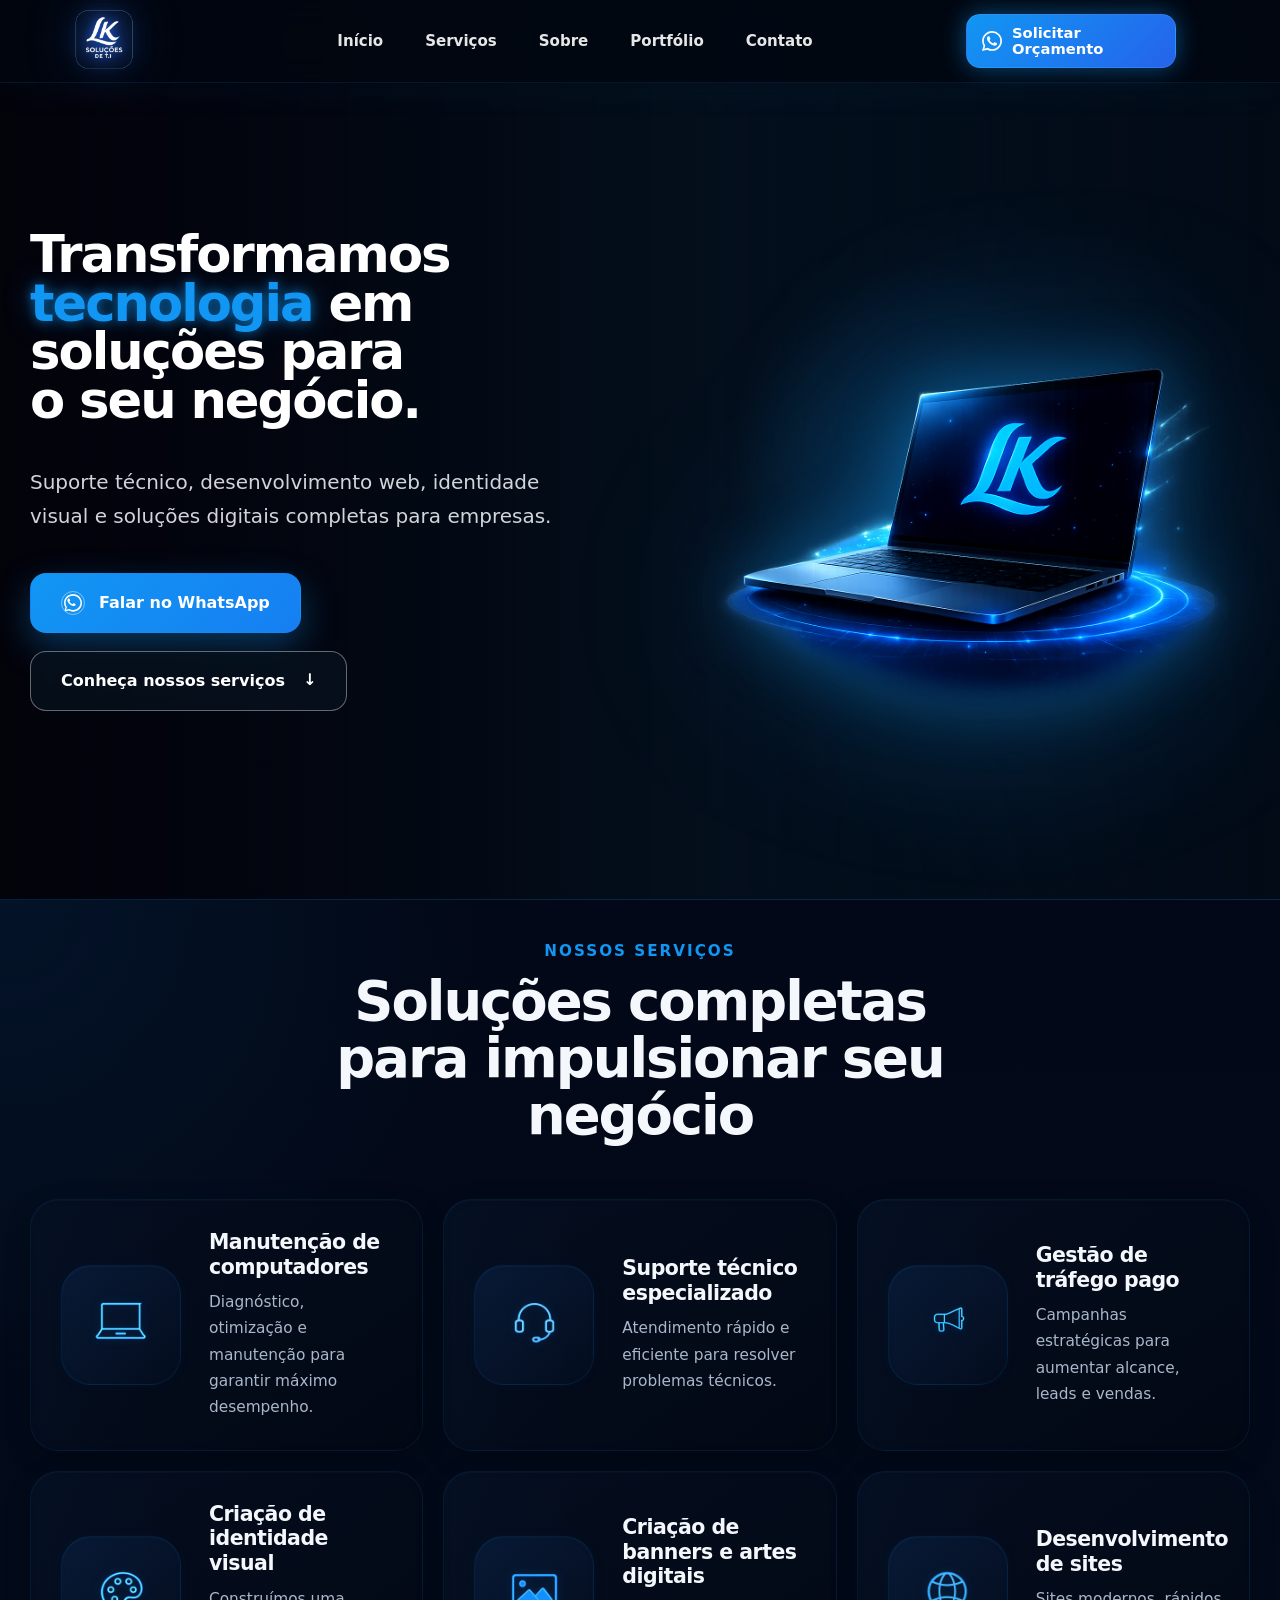
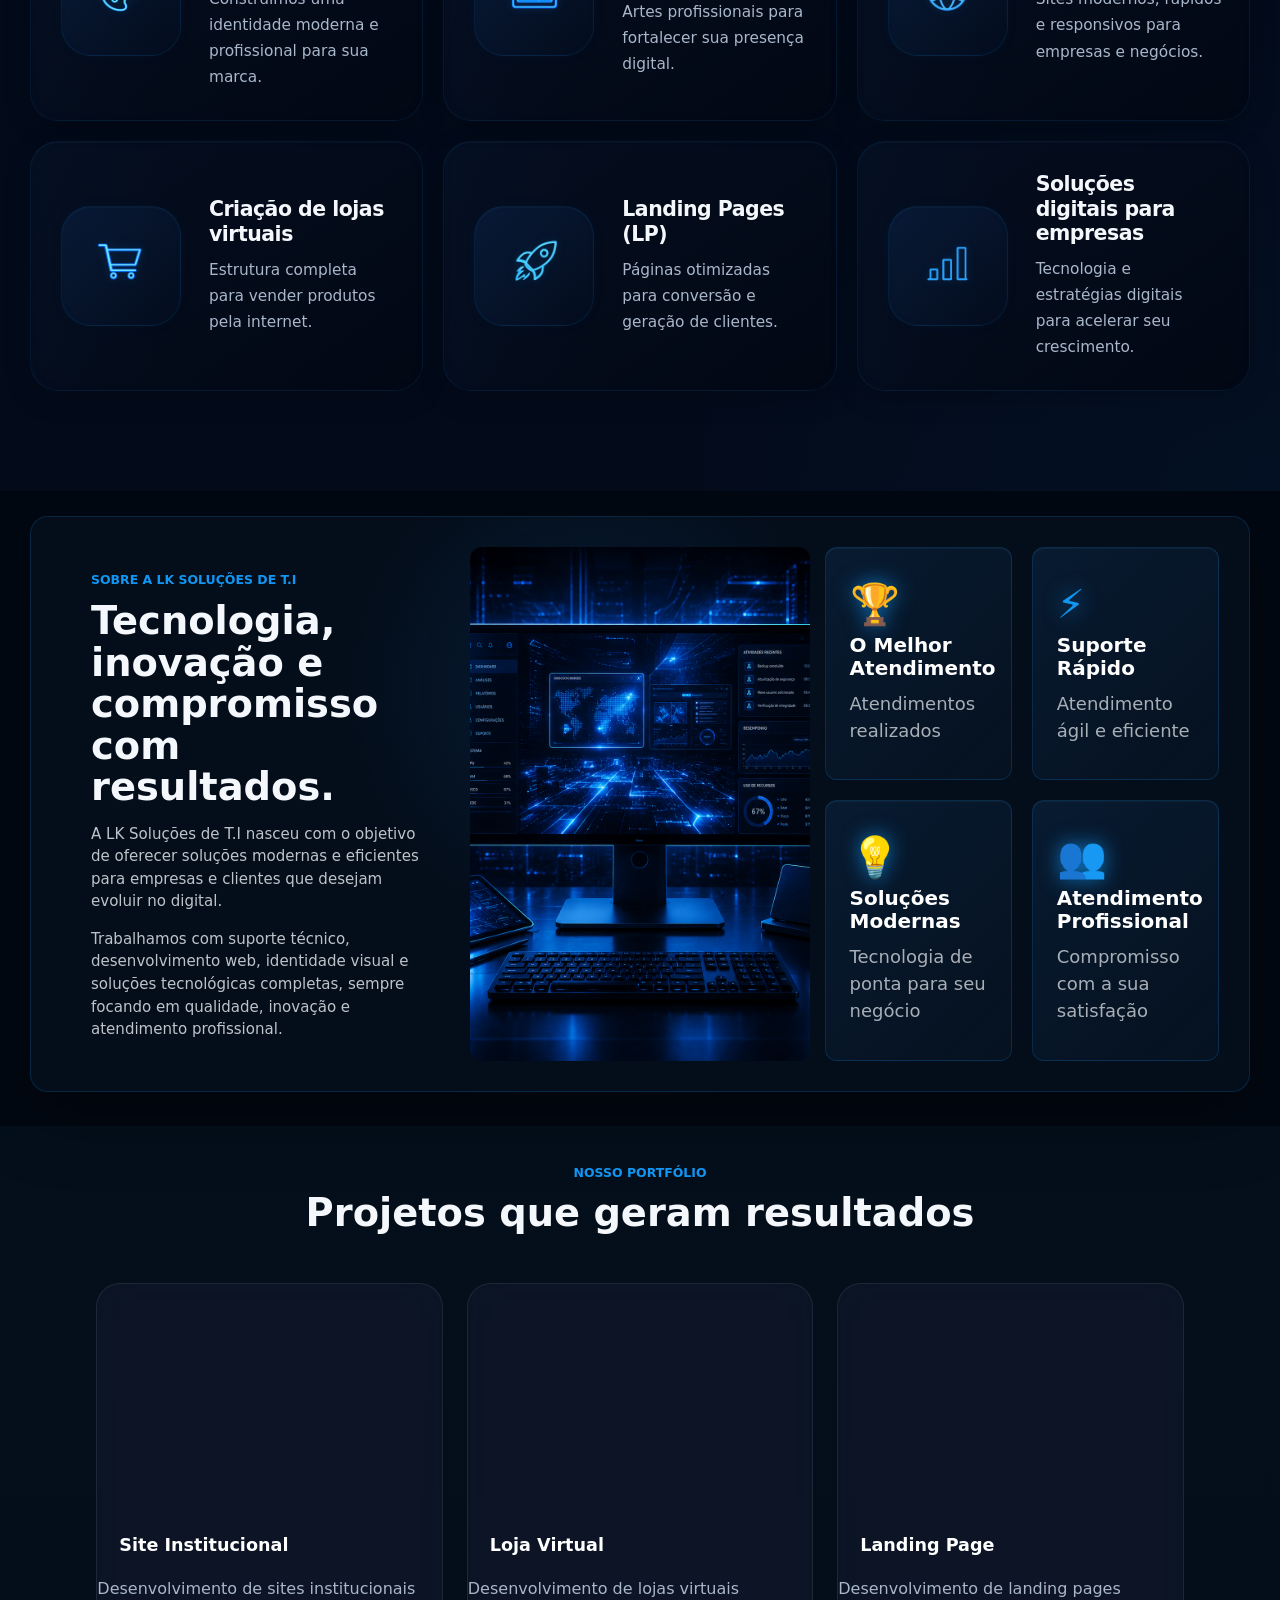
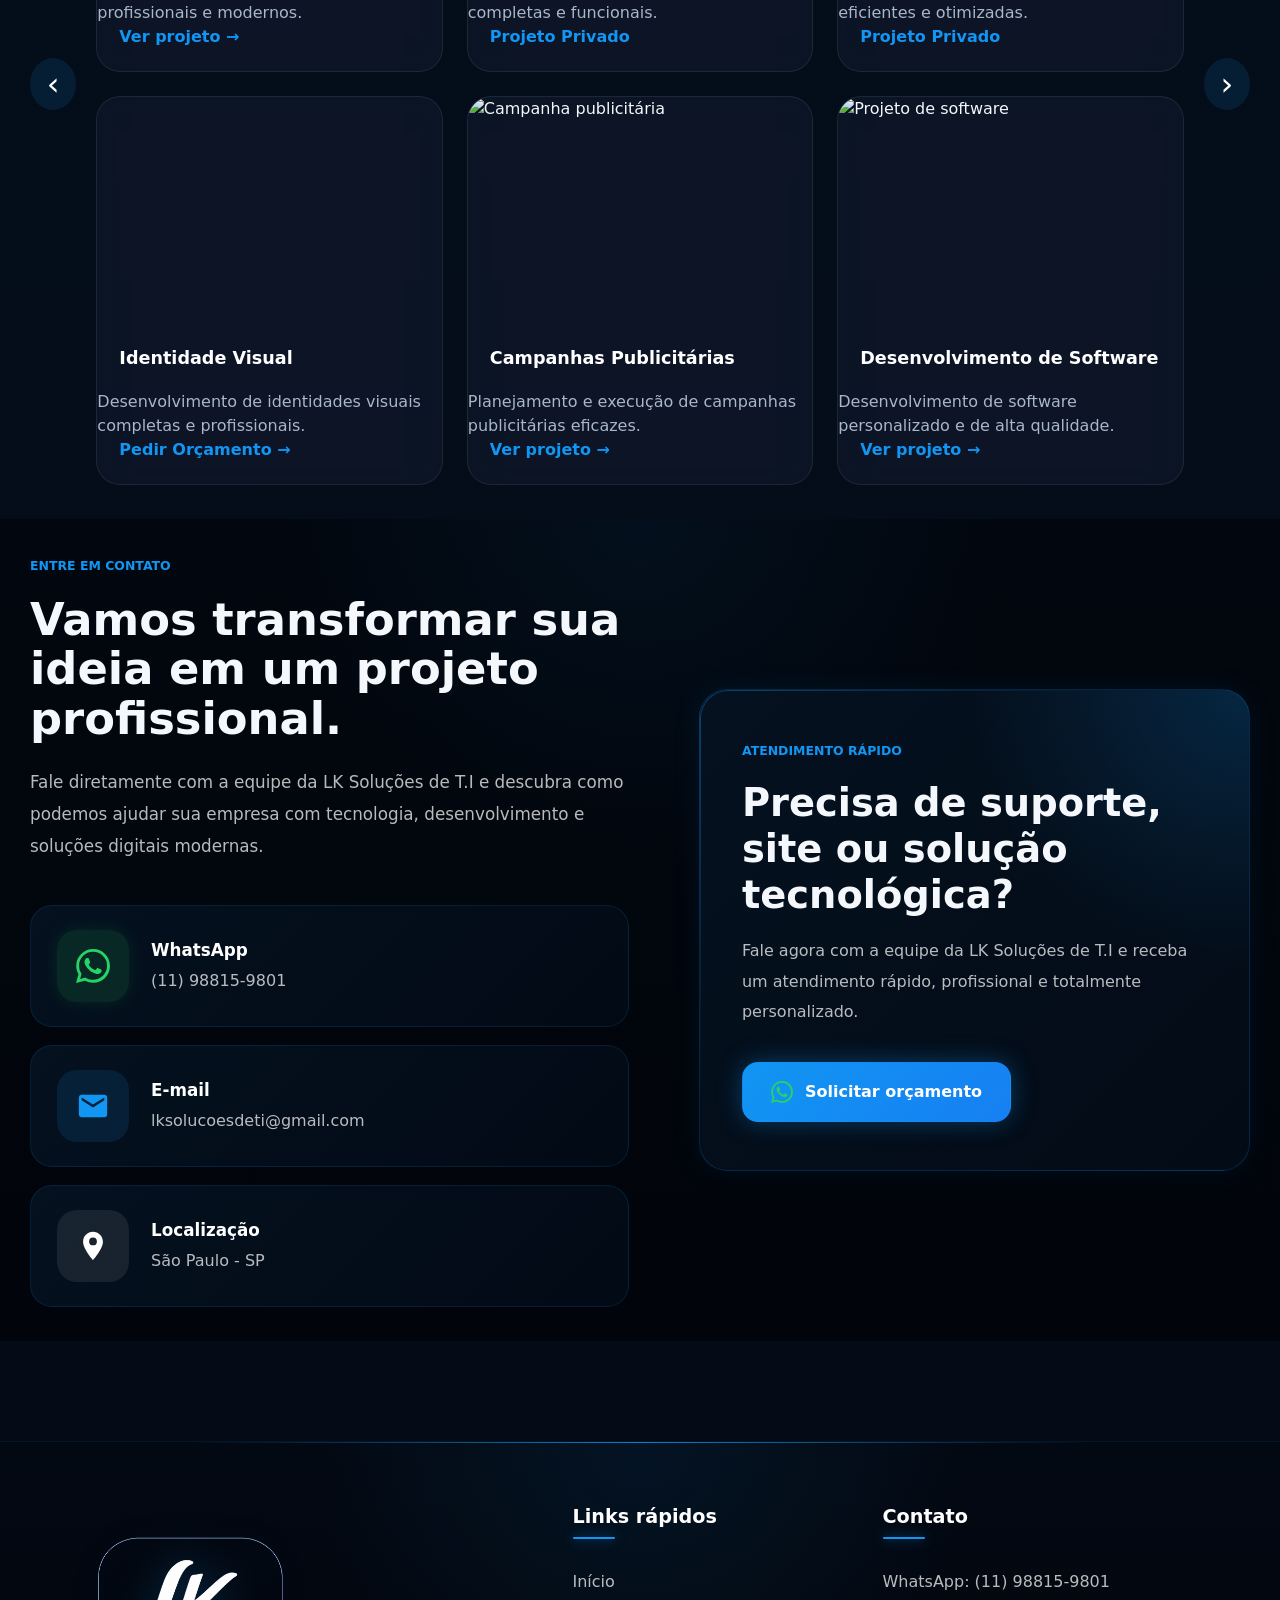
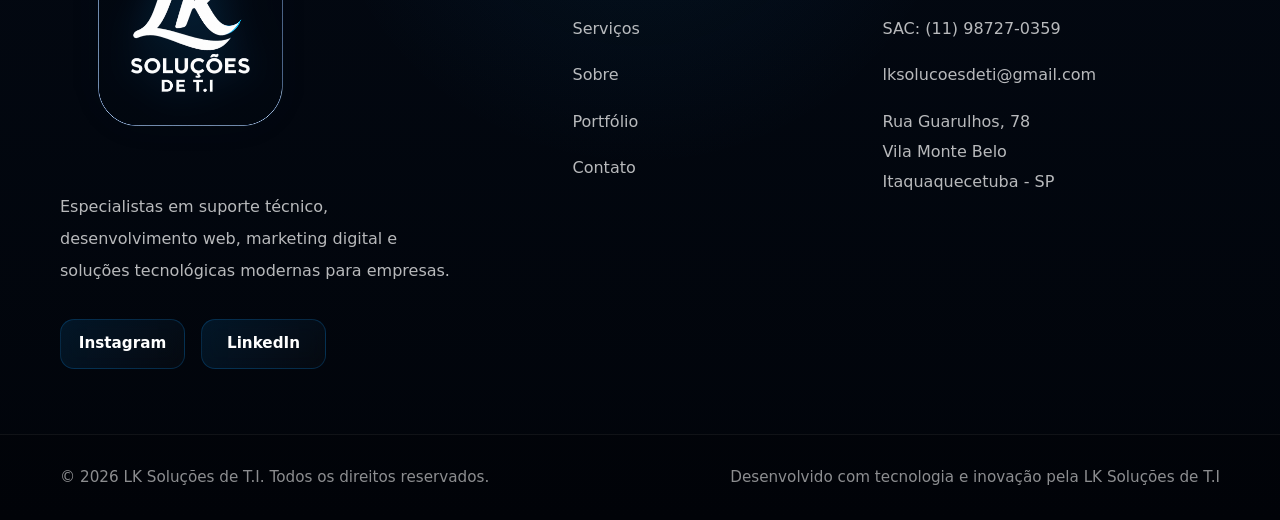
==== commit 94ac52e6: "Atualiza mockup do projeto identidade visual" ====
--- a/frontend/index.html
+++ b/frontend/index.html
@@ -383,11 +383,21 @@
 
         <article class="projeto__card">
           <div class="projeto__preview">
-            <img src="./assets/images/identidade-visual.jpg" alt="Projeto de identidade visual">
+              <video
+                autoplay
+                muted
+                loop
+                playsinline
+              >
+                <source
+                  src="./assets/videos/Identidade.mp4"
+                  type="video/mp4"
+                >
+              </video>
           </div>
           <h3>Identidade Visual</h3>
           <p>Desenvolvimento de identidades visuais completas e profissionais.</p>
-          <a class="projeto__link" href="#">Ver projeto →</a>
+          <a class="projeto__link" href="#">Pedir Orçamento →</a>
         </article>
 
         <article class="projeto__card">
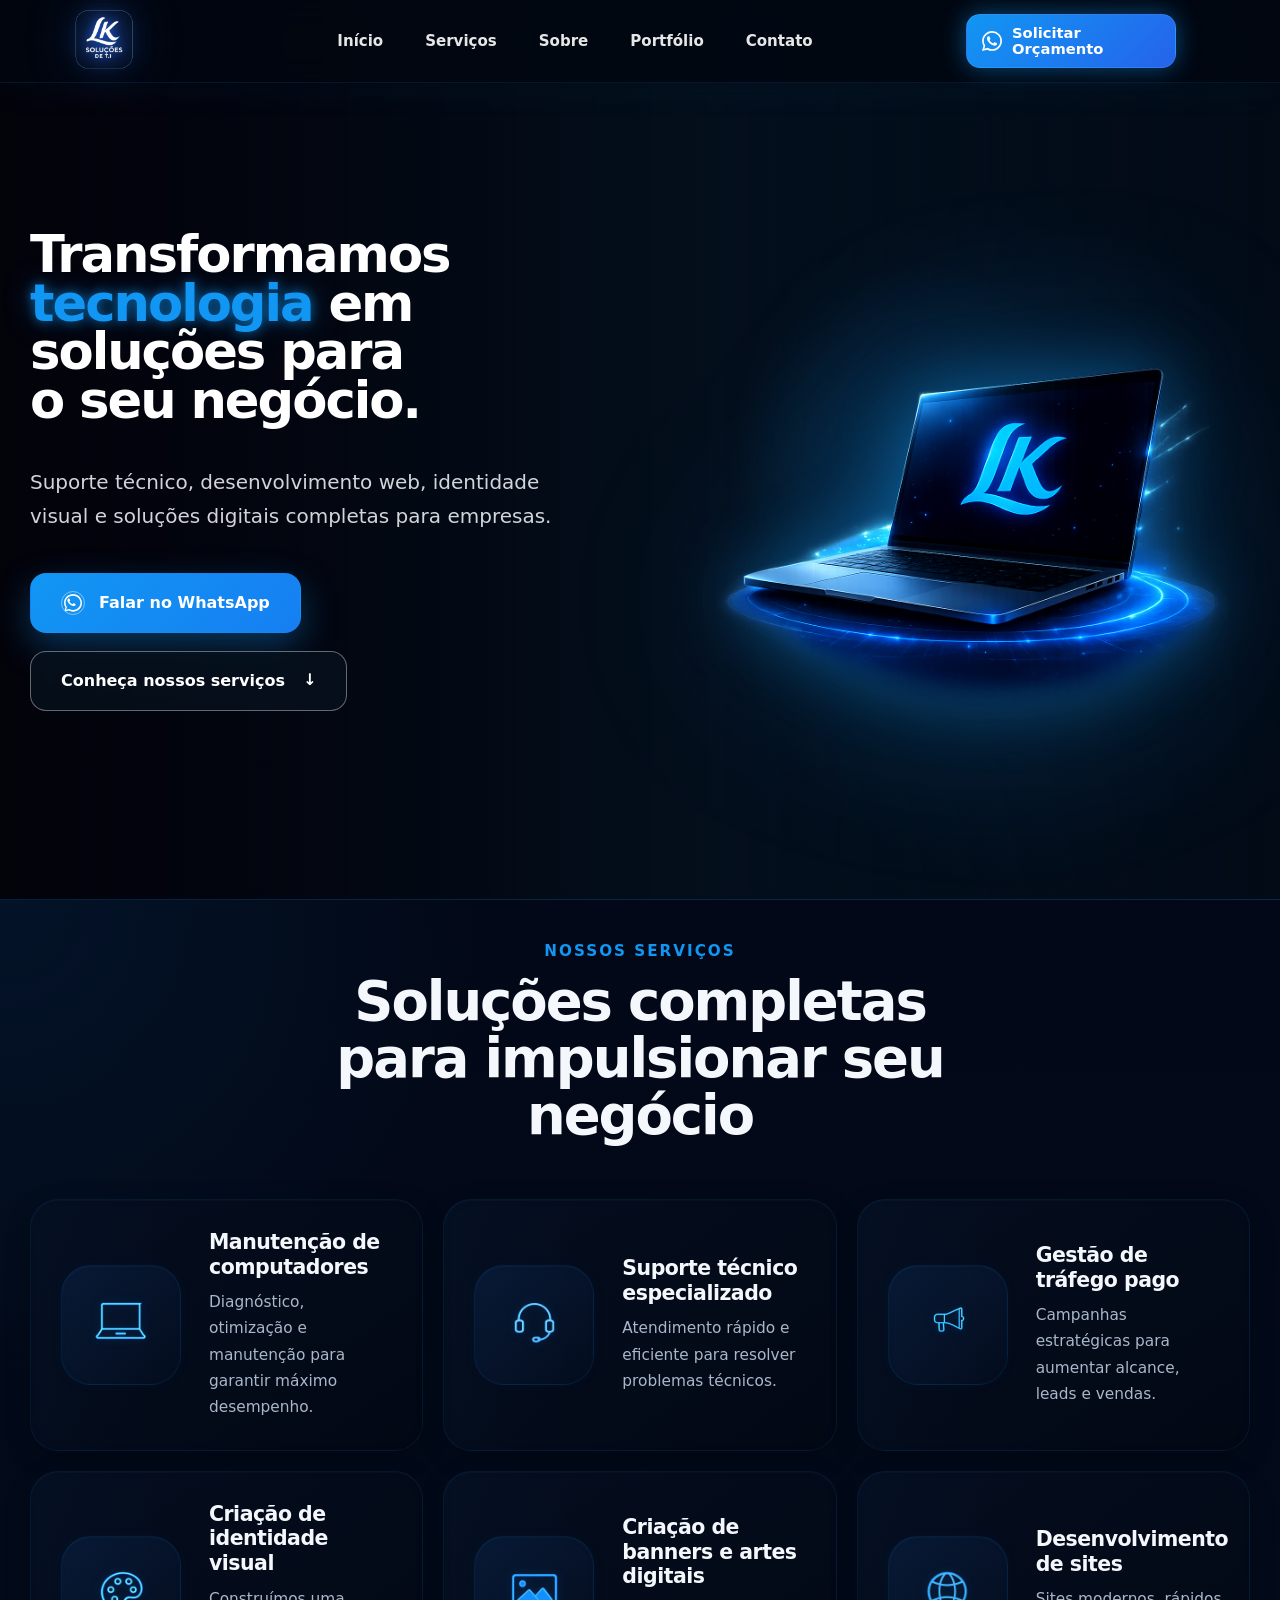
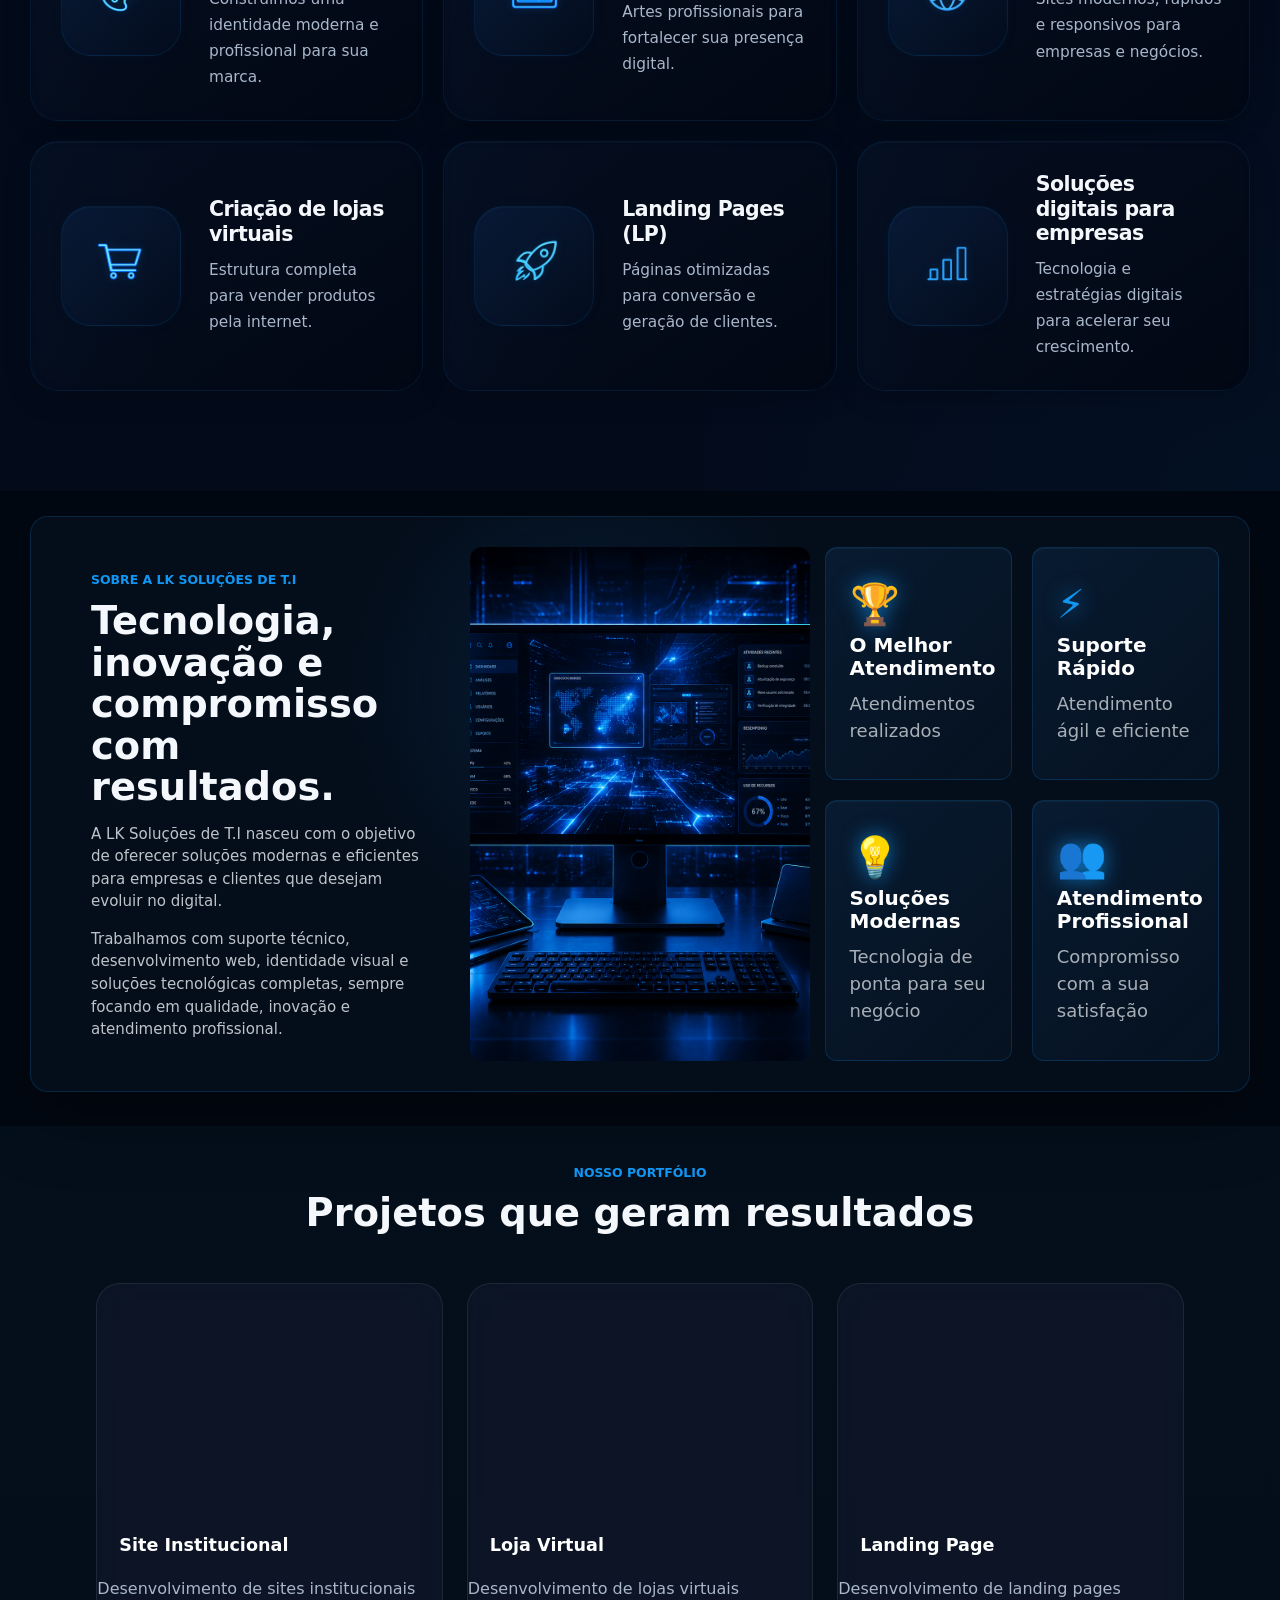
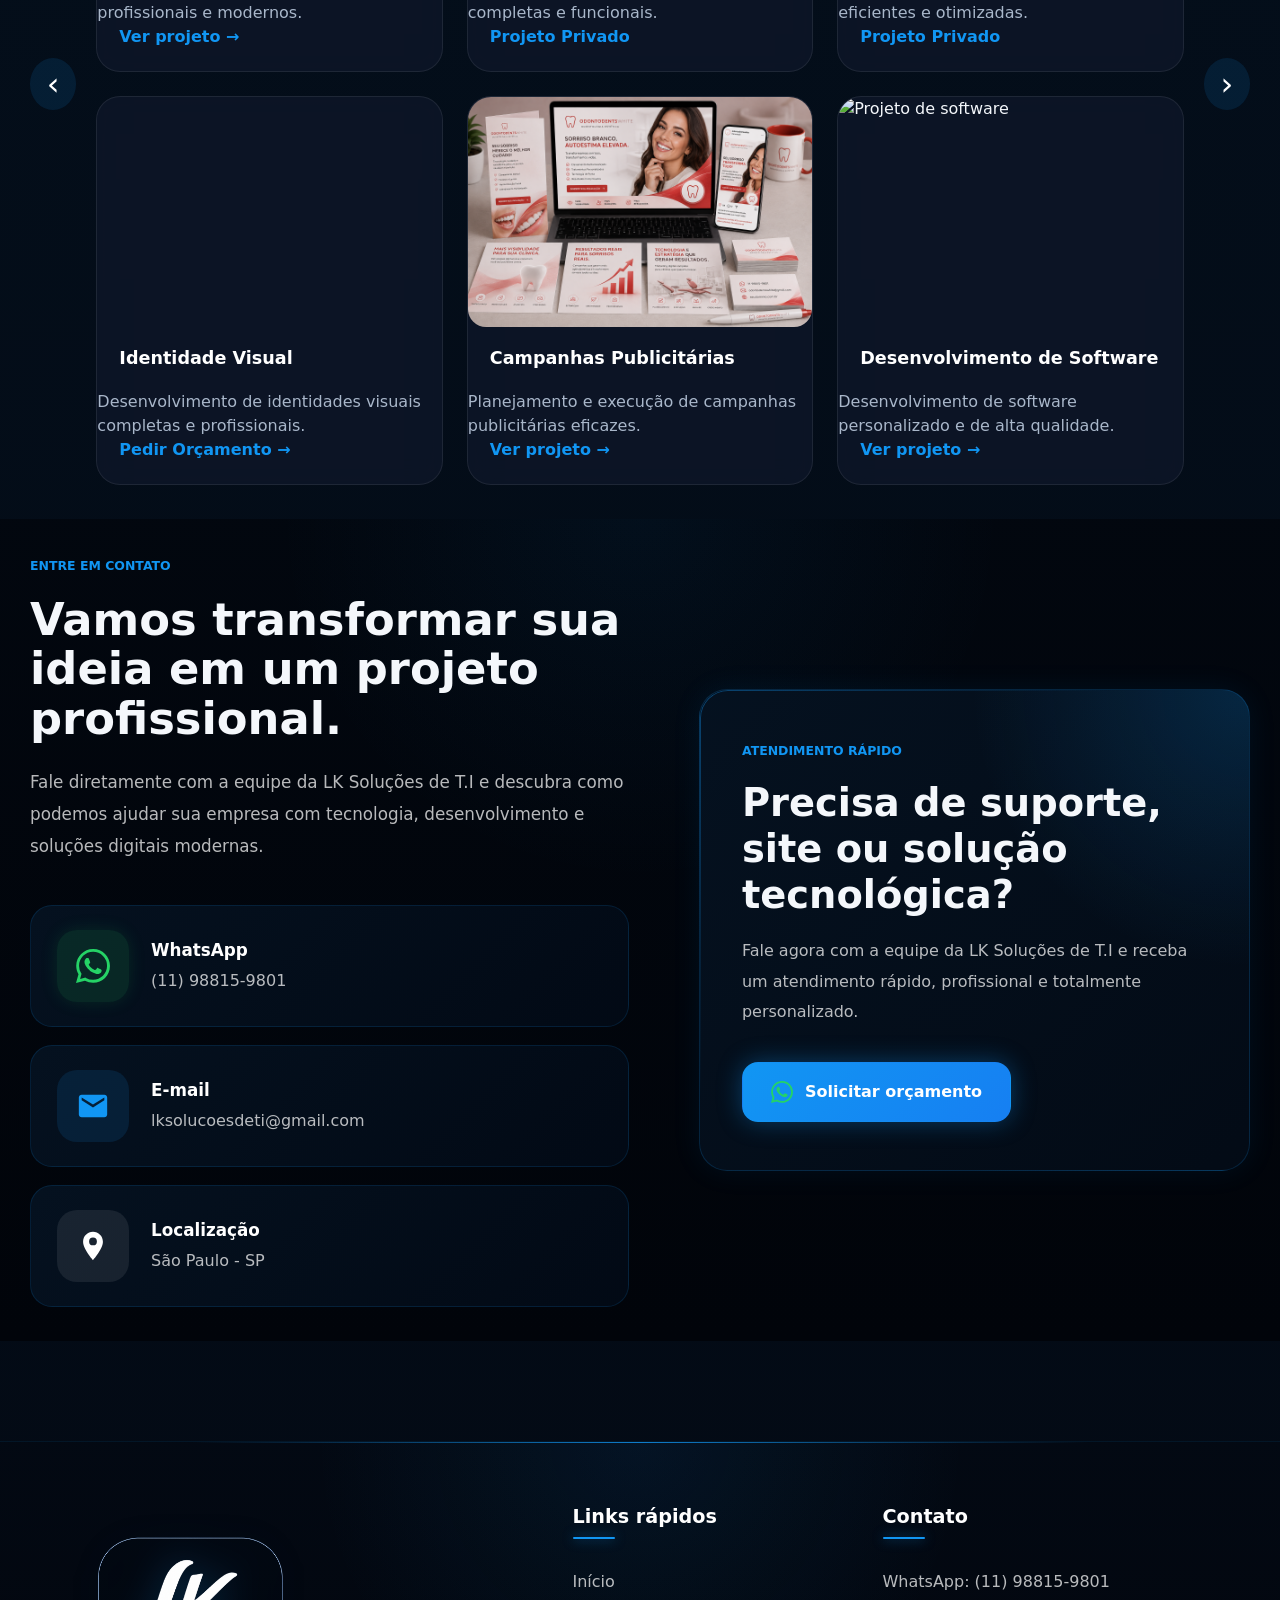
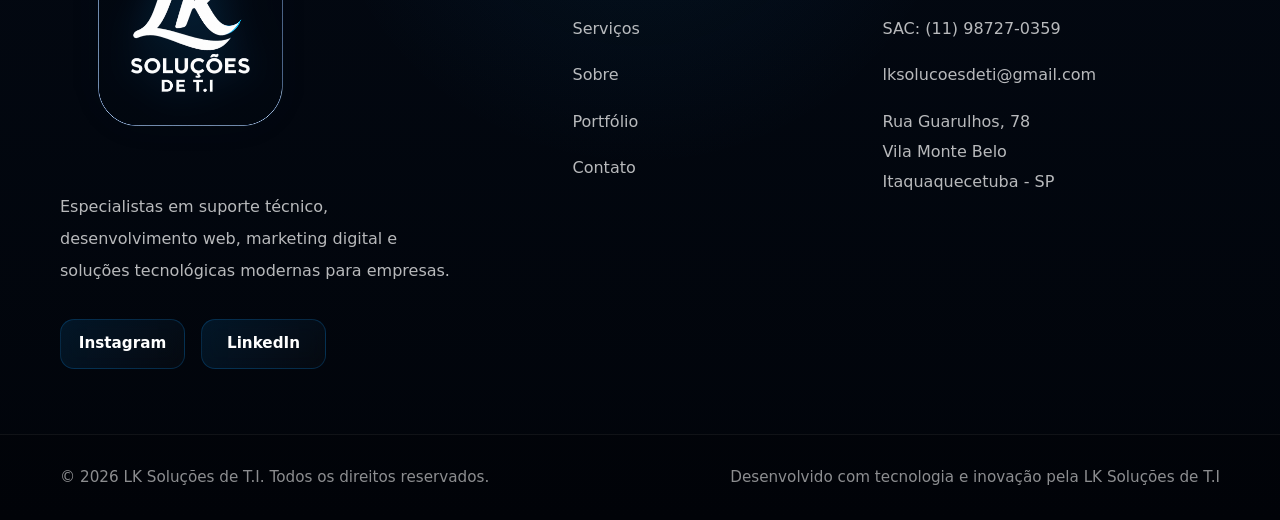
==== commit 95062f2c: "Adiciona mockup do projeto de campanha publicitária" ====
--- a/frontend/index.html
+++ b/frontend/index.html
@@ -402,7 +402,7 @@
 
         <article class="projeto__card">
           <div class="projeto__preview">
-            <img src="./assets/images/campanha-publicitaria.jpg" alt="Campanha publicitária">
+            <img src="./assets/images/dents.png" alt="Campanha publicitária">
           </div>
           <h3>Campanhas Publicitárias</h3>
           <p>Planejamento e execução de campanhas publicitárias eficazes.</p>
@@ -411,7 +411,7 @@
 
         <article class="projeto__card">
           <div class="projeto__preview">
-            <img src="./assets/images/software.jpg" alt="Projeto de software">
+            <img src="./assets/images/software.jpg" style="width: 200px;" alt="Projeto de software">
           </div>
           <h3>Desenvolvimento de Software</h3>
           <p>Desenvolvimento de software personalizado e de alta qualidade.</p>
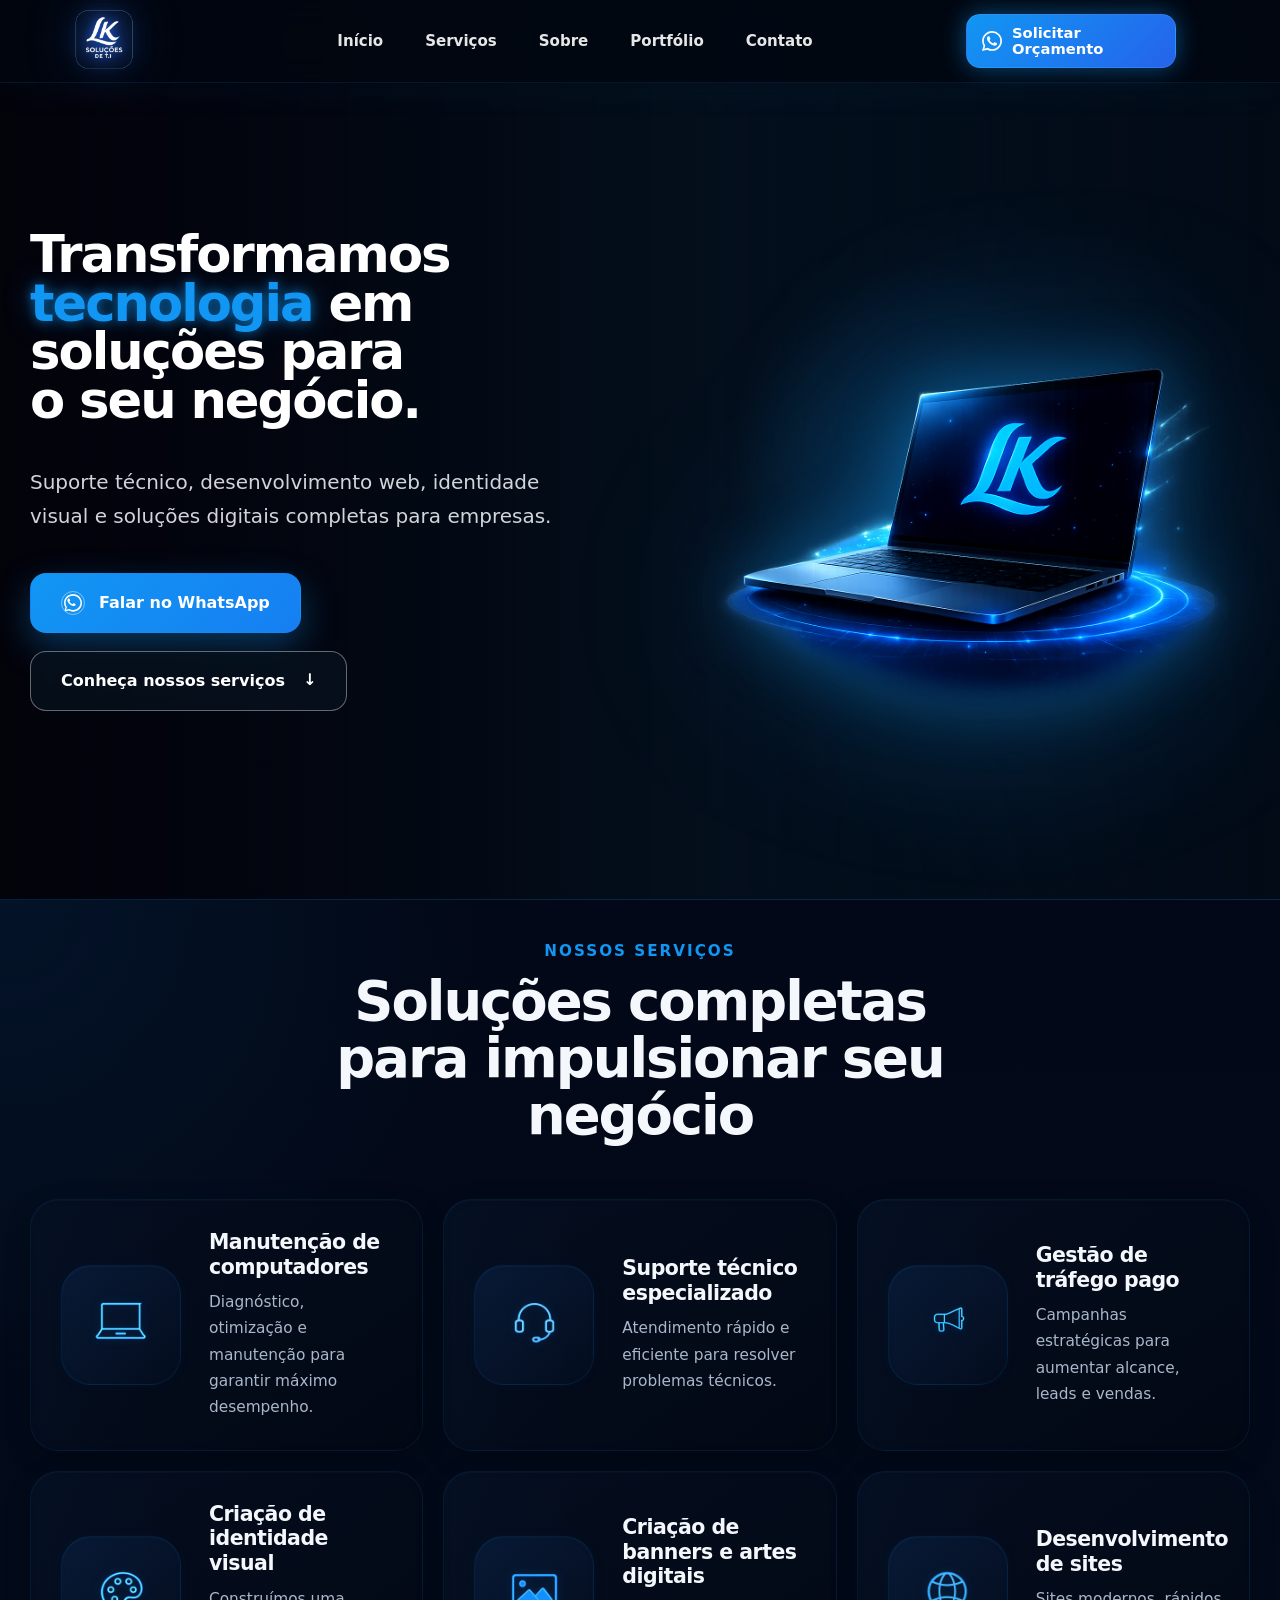
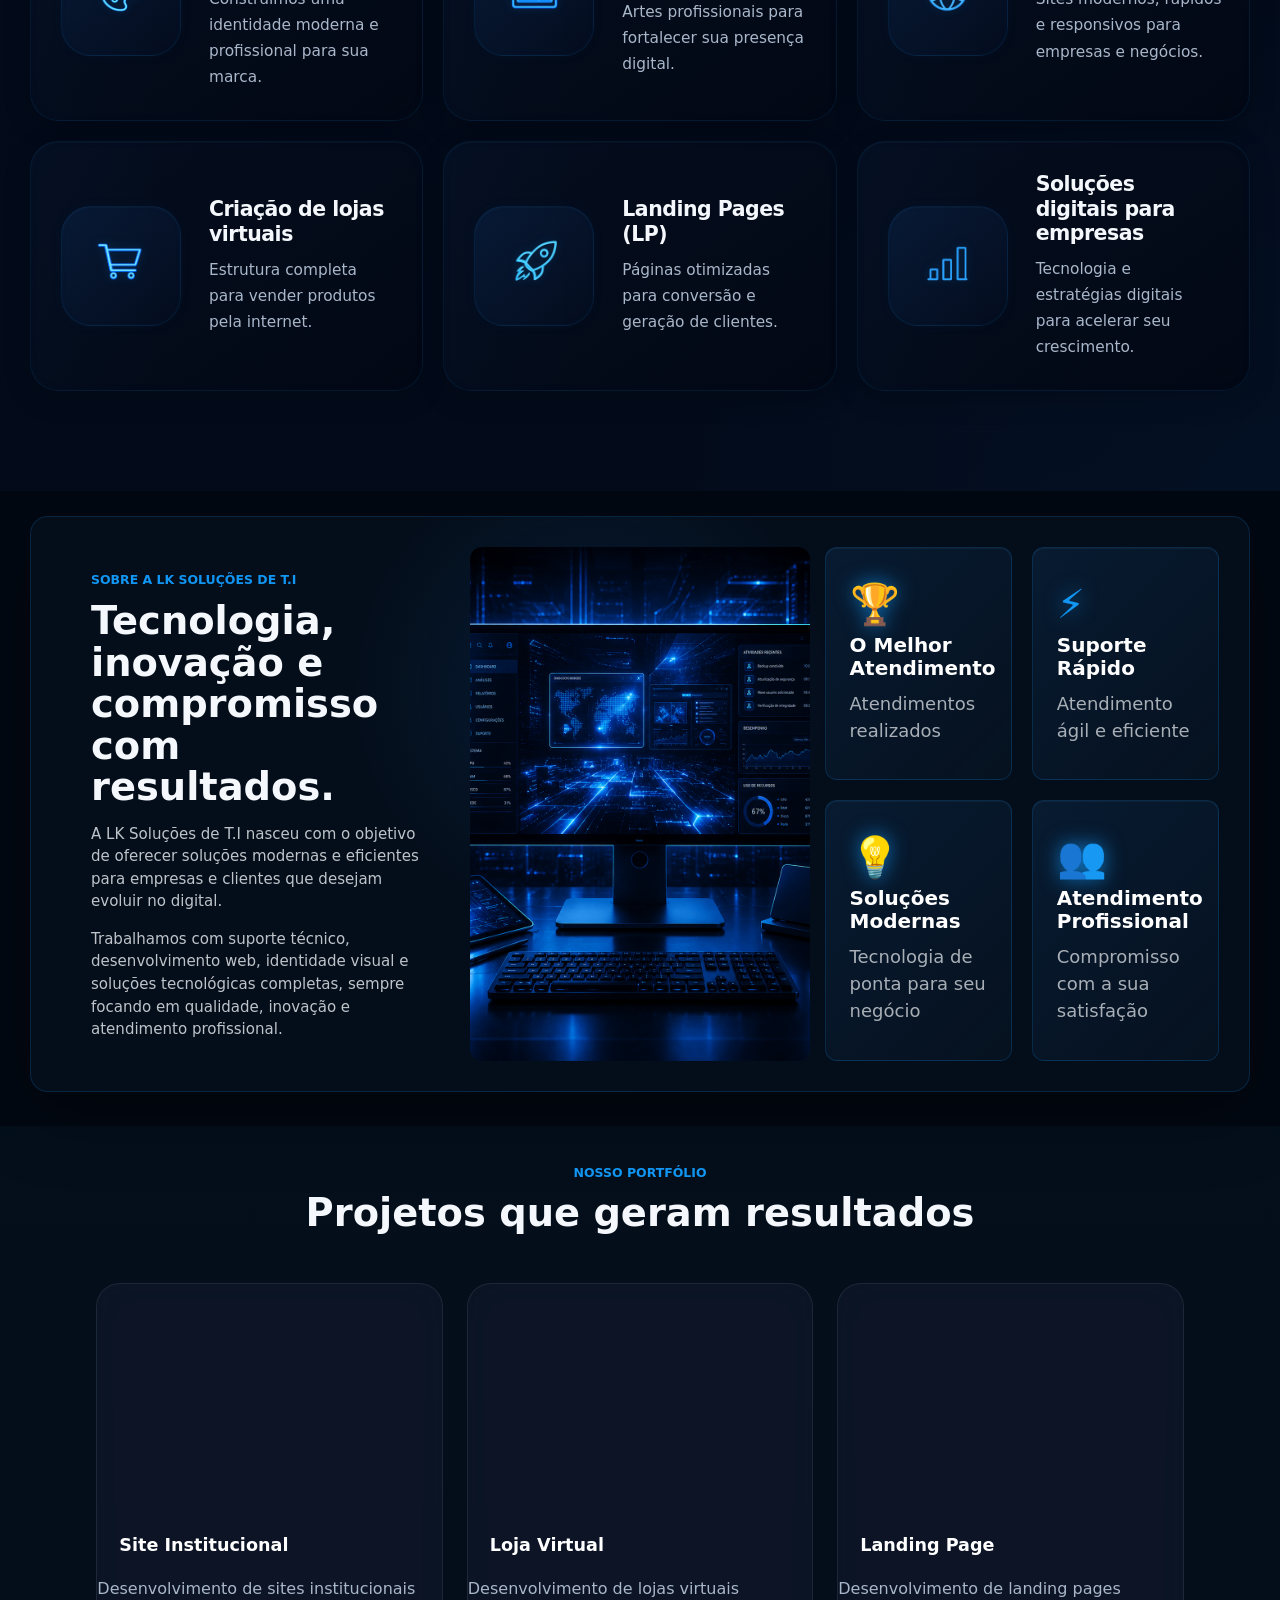
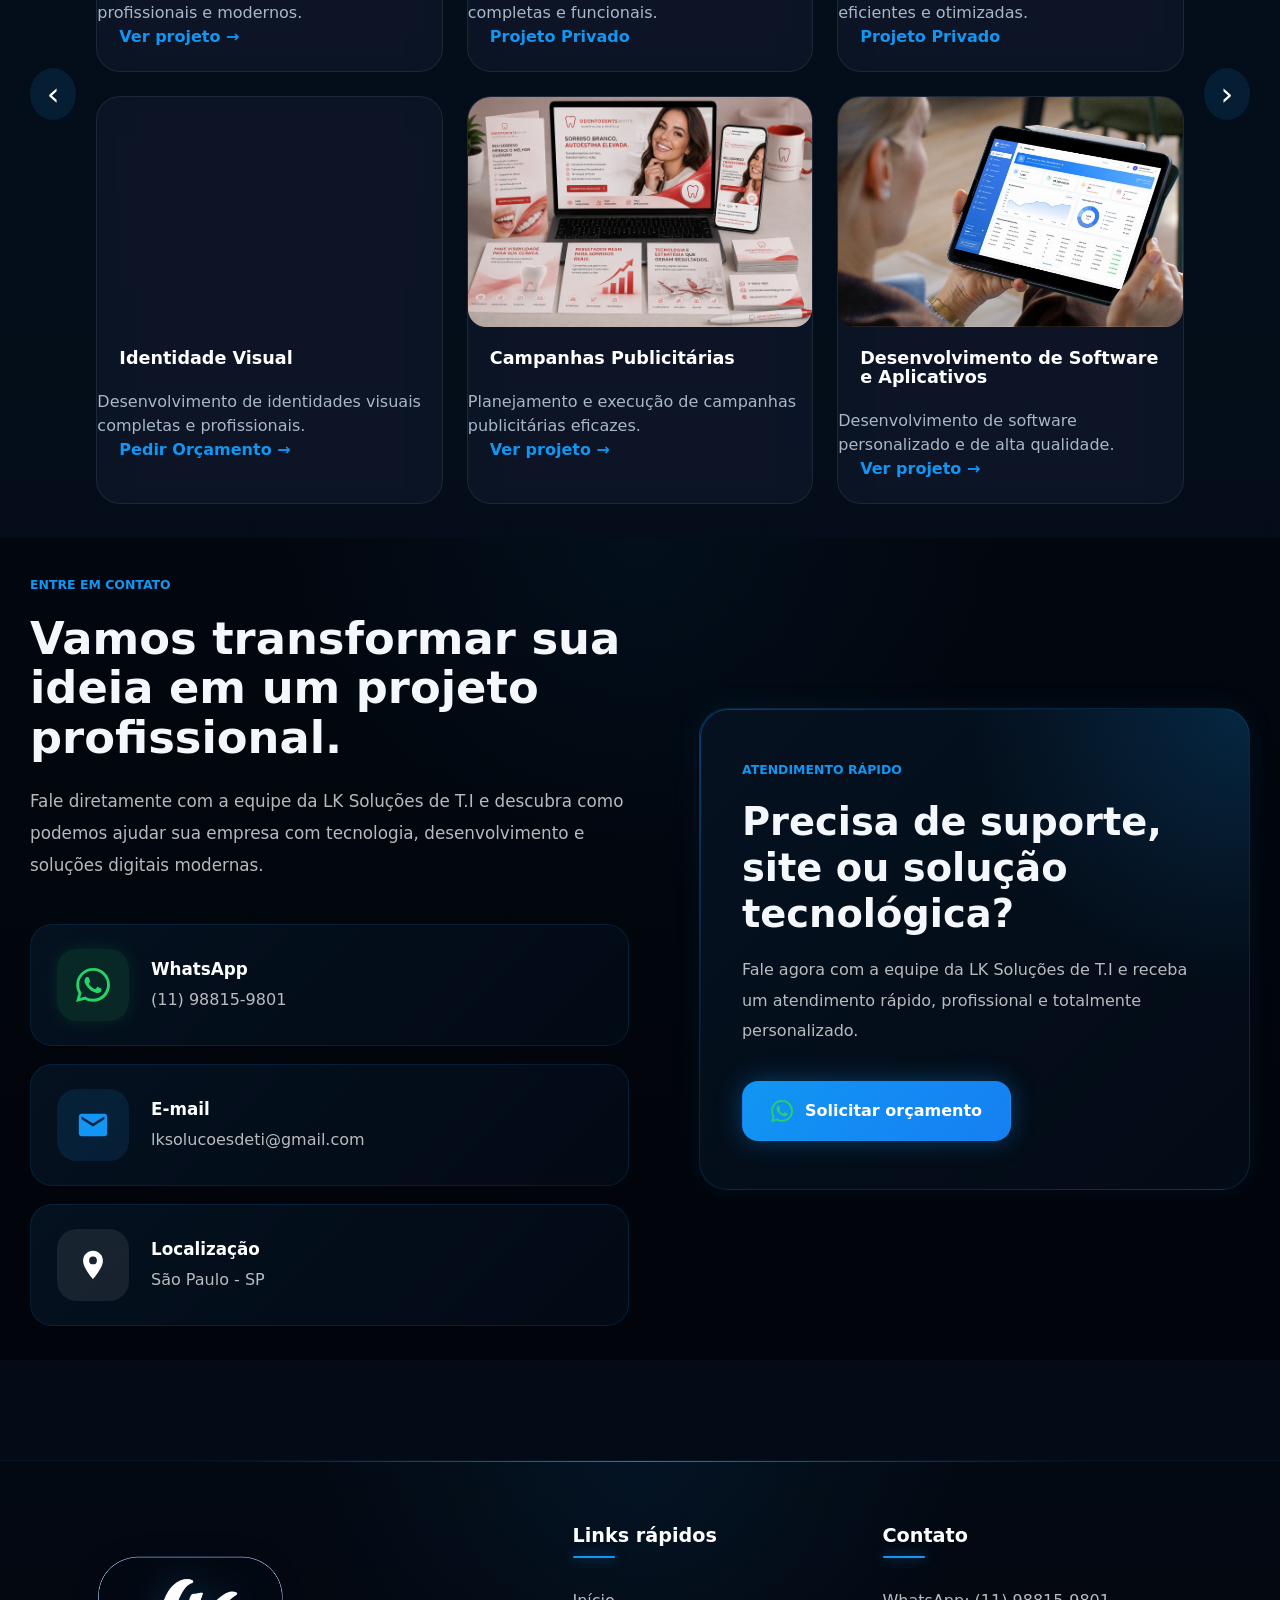
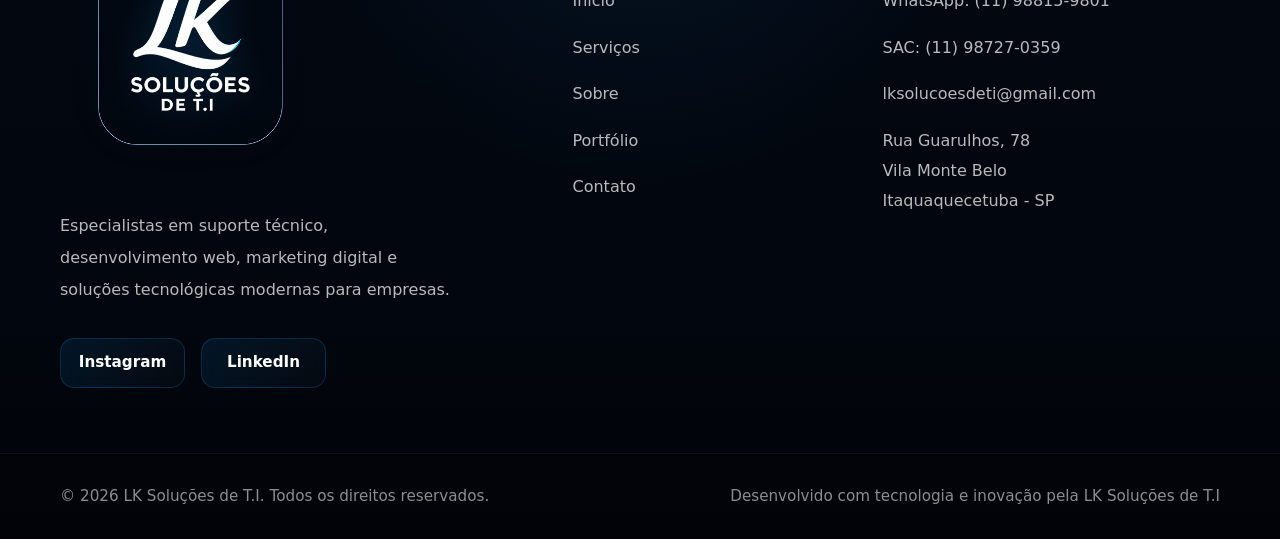
==== commit dec8e8f0: "Atualiza seção portfólio com novos mockups dos projetos" ====
--- a/frontend/index.html
+++ b/frontend/index.html
@@ -411,9 +411,9 @@
 
         <article class="projeto__card">
           <div class="projeto__preview">
-            <img src="./assets/images/software.jpg" style="width: 200px;" alt="Projeto de software">
+            <img src="./assets/images/app.jpg" alt="Projeto de software">
           </div>
-          <h3>Desenvolvimento de Software</h3>
+          <h3>Desenvolvimento de Software e Aplicativos</h3>
           <p>Desenvolvimento de software personalizado e de alta qualidade.</p>
           <a class="projeto__link" href="#">Ver projeto →</a>
         </article>
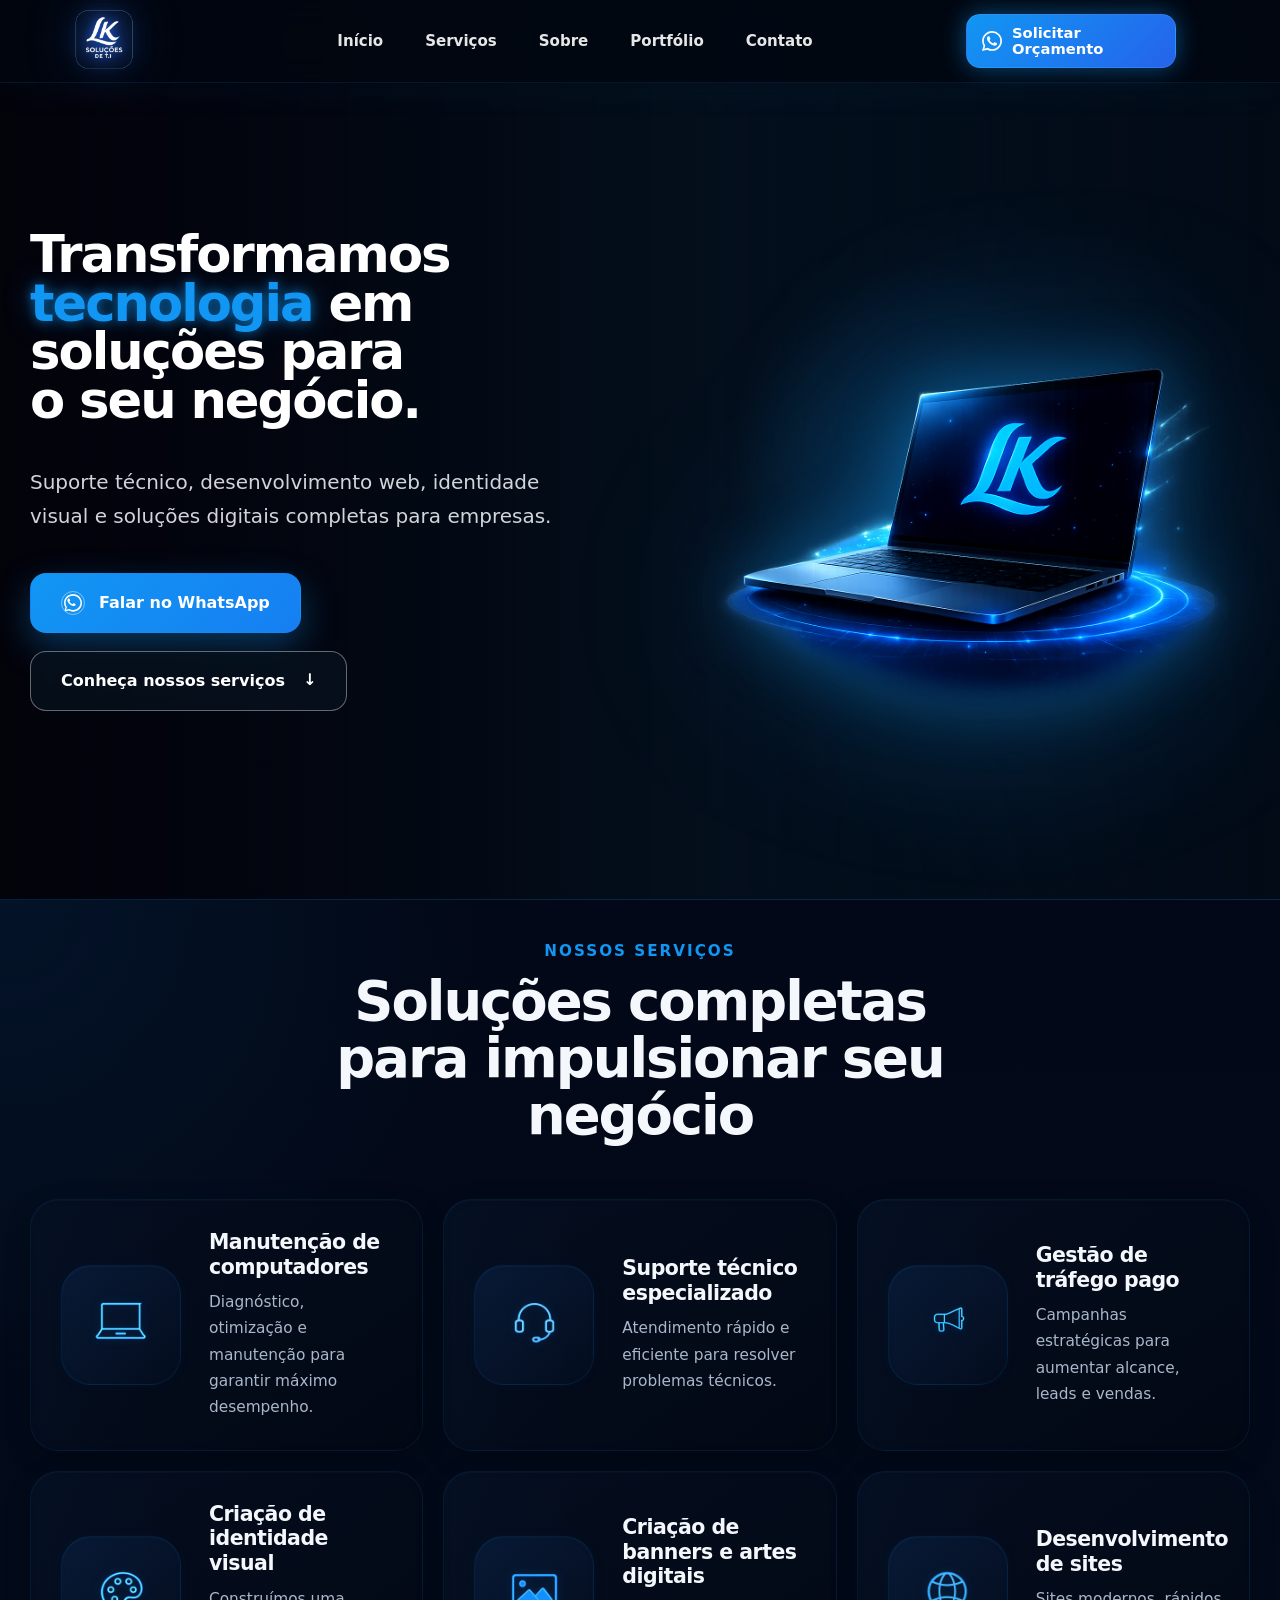
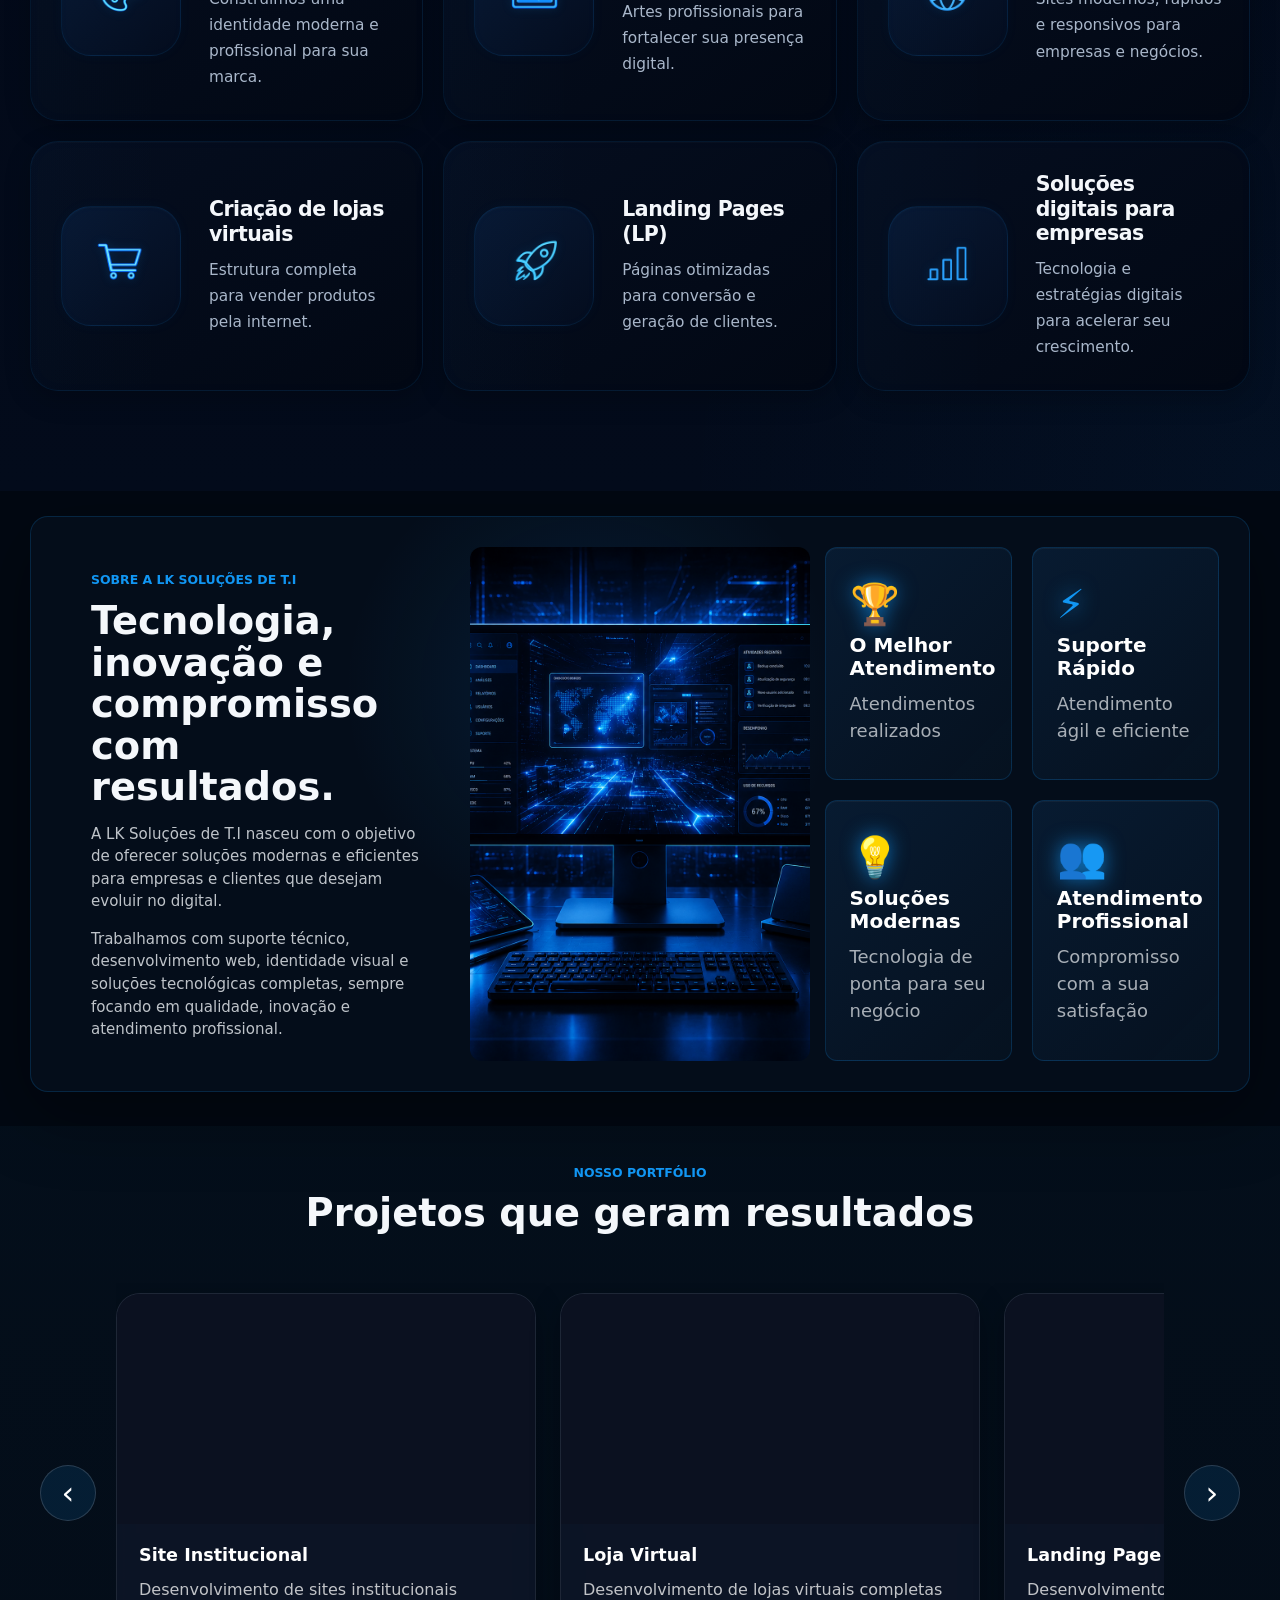
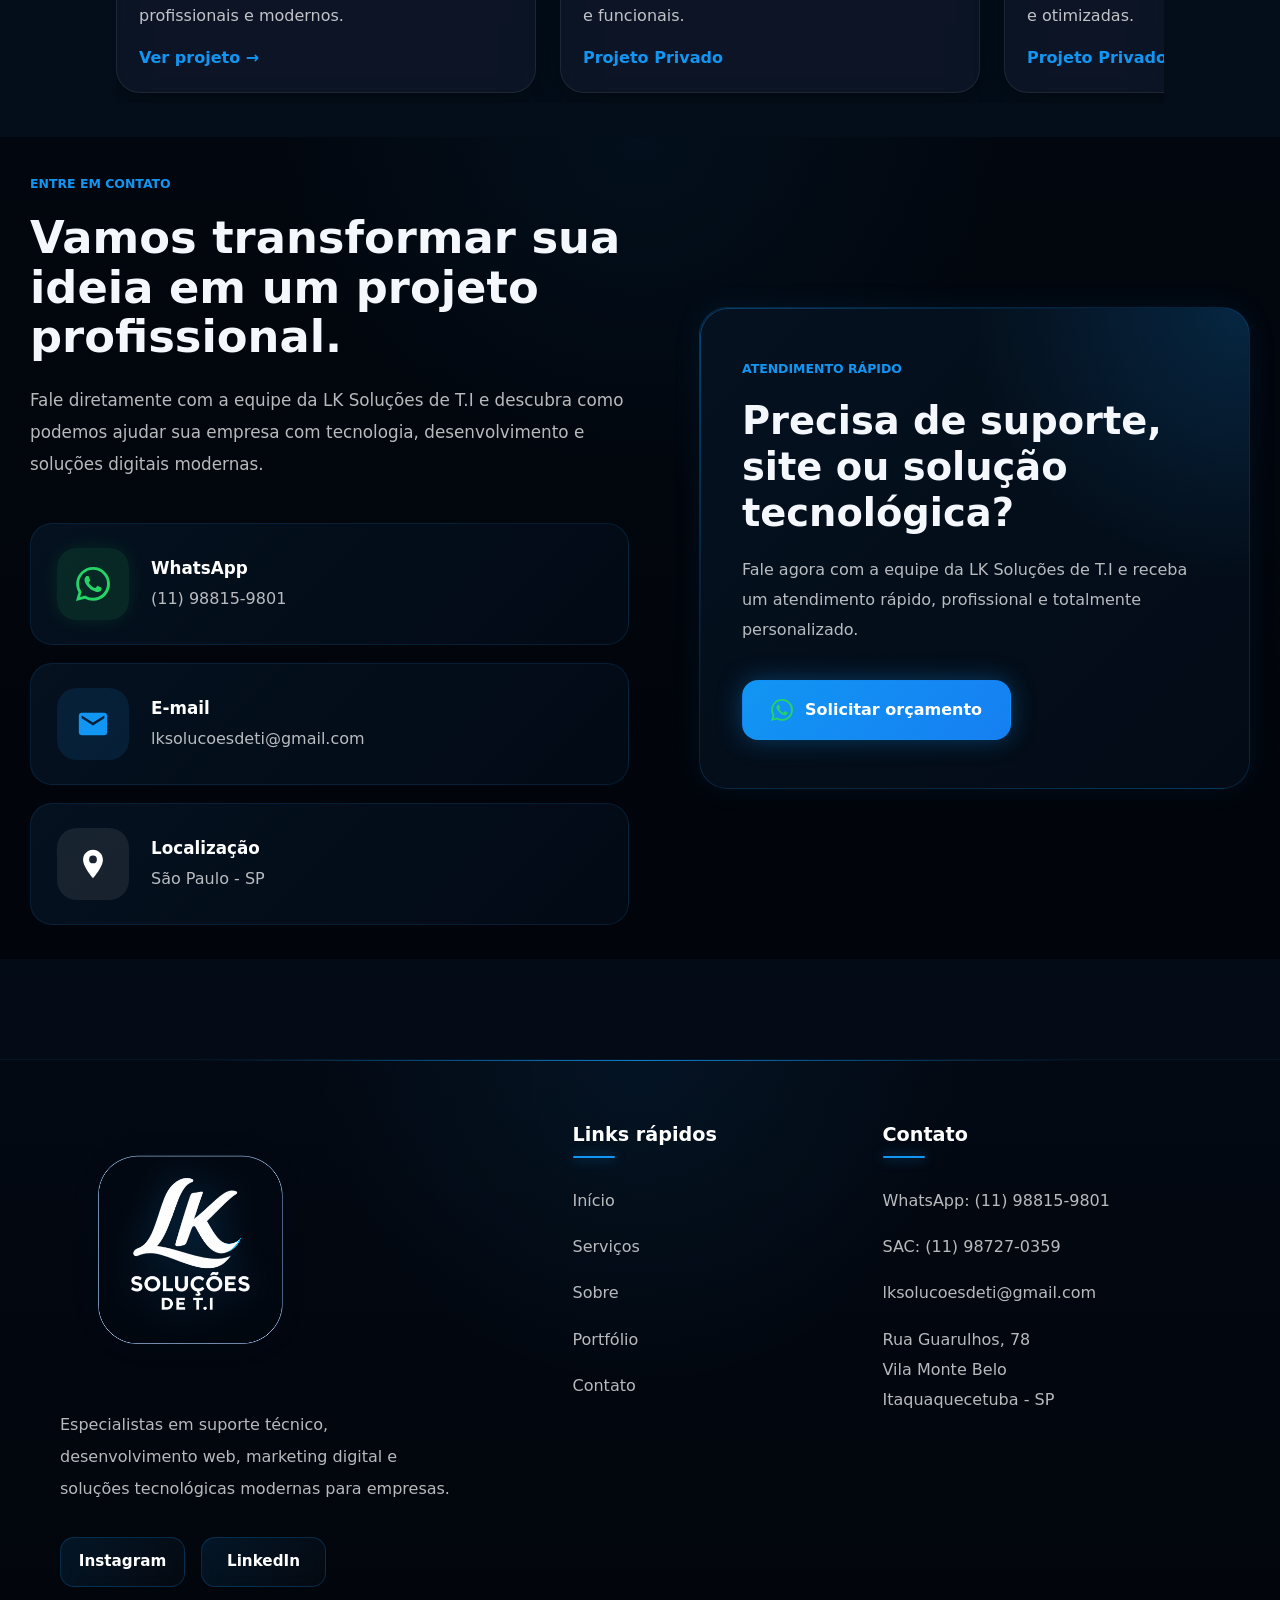
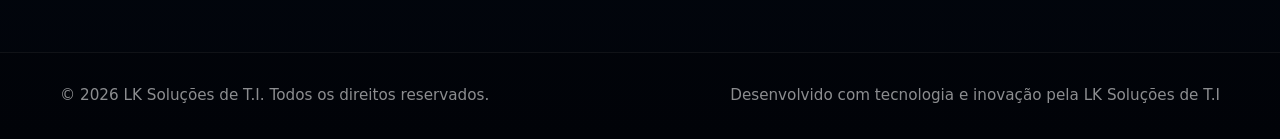
==== commit 1a280747: "Finaliza identidade visual da seção portfólio" ====
--- a/frontend/index.html
+++ b/frontend/index.html
@@ -308,123 +308,253 @@
     </section>
 
 <section class="portfolio section" id="portfolio">
-  <div class="container">
-    <div class="section-heading reveal">
-      <span class="eyebrow">Nosso portfólio</span>
-      <h2>Projetos que geram resultados</h2>
+
+    <div class="container">
+
+        <div class="section-heading reveal">
+
+            <span class="eyebrow">
+                Nosso portfólio
+            </span>
+
+            <h2>
+                Projetos que geram resultados
+            </h2>
+
+        </div>
+
+        <div class="portfolio__casca reveal">
+
+            <!-- BOTÃO ESQUERDO -->
+            <button
+                class="portfolio__botao portfolio__botao--anterior"
+                type="button"
+                aria-label="Projeto anterior"
+            >
+                ‹
+            </button>
+
+            <!-- TRILHA -->
+            <div
+                class="portfolio__trilha"
+                aria-label="Projetos da LK Soluções de T.I"
+            >
+
+                <!-- SITE INSTITUCIONAL -->
+                <article class="projeto__card">
+
+                    <div class="projeto__preview">
+
+                        <video
+                            autoplay
+                            muted
+                            loop
+                            playsinline
+                            preload="metadata"
+                        >
+                            <source
+                                src="./assets/videos/site-institucional.mp4"
+                                type="video/mp4"
+                            >
+                        </video>
+
+                    </div>
+
+                    <h3>
+                        Site Institucional
+                    </h3>
+
+                    <p>
+                        Desenvolvimento de sites institucionais
+                        profissionais e modernos.
+                    </p>
+
+                    <a
+                        class="projeto__link"
+                        href="https://lk-solucoes-ti.vercel.app/"
+                        target="_blank"
+                        rel="noopener"
+                        aria-label="Abrir projeto de site institucional"
+                    >
+                        Ver projeto →
+                    </a>
+
+                </article>
+
+                <!-- LOJA VIRTUAL -->
+                <article class="projeto__card">
+
+                    <div class="projeto__preview">
+
+                        <video
+                            autoplay
+                            muted
+                            loop
+                            playsinline
+                            preload="metadata"
+                        >
+                            <source
+                                src="./assets/videos/Full.mp4"
+                                type="video/mp4"
+                            >
+                        </video>
+
+                    </div>
+
+                    <h3>
+                        Loja Virtual
+                    </h3>
+
+                    <p>
+                        Desenvolvimento de lojas virtuais
+                        completas e funcionais.
+                    </p>
+
+                    <span class="projeto__link projeto__privado">
+                        Projeto Privado
+                    </span>
+
+                </article>
+
+                <!-- LANDING PAGE -->
+                <article class="projeto__card">
+
+                    <div class="projeto__preview">
+
+                        <video
+                            autoplay
+                            muted
+                            loop
+                            playsinline
+                            preload="metadata"
+                        >
+                            <source
+                                src="./assets/videos/acedemia.mp4"
+                                type="video/mp4"
+                            >
+                        </video>
+
+                    </div>
+
+                    <h3>
+                        Landing Page
+                    </h3>
+
+                    <p>
+                        Desenvolvimento de landing pages
+                        eficientes e otimizadas.
+                    </p>
+
+                    <span class="projeto__link projeto__privado">
+                        Projeto Privado
+                    </span>
+
+                </article>
+
+                <!-- IDENTIDADE VISUAL -->
+                <article class="projeto__card">
+
+                    <div class="projeto__preview">
+
+                        <video
+                            autoplay
+                            muted
+                            loop
+                            playsinline
+                            preload="metadata"
+                        >
+                            <source
+                                src="./assets/videos/Identidade.mp4"
+                                type="video/mp4"
+                            >
+                        </video>
+
+                    </div>
+
+                    <h3>
+                        Identidade Visual
+                    </h3>
+
+                    <p>
+                        Desenvolvimento de identidades visuais
+                        completas e profissionais.
+                    </p>
+
+                    <span class="projeto__link projeto__privado">
+                        Pedir orçamento →
+                    </span>
+
+                </article>
+
+                <!-- CAMPANHAS PUBLICITÁRIAS -->
+                <article class="projeto__card">
+
+                    <div class="projeto__preview">
+
+                        <img
+                            src="./assets/images/dents.png"
+                            alt="Campanhas publicitárias"
+                        >
+
+                    </div>
+
+                    <h3>
+                        Campanhas Publicitárias
+                    </h3>
+
+                    <p>
+                        Planejamento e execução de campanhas
+                        publicitárias eficazes.
+                    </p>
+
+                    <span class="projeto__link projeto__privado">
+                        Ver projeto →
+                    </span>
+
+                </article>
+
+                <!-- SOFTWARE -->
+                <article class="projeto__card">
+
+                    <div class="projeto__preview">
+
+                        <img
+                            src="./assets/images/app.jpg"
+                            alt="Desenvolvimento de software"
+                        >
+
+                    </div>
+
+                    <h3>
+                        Desenvolvimento de Software
+                    </h3>
+
+                    <p>
+                        Desenvolvimento de software personalizado
+                        e de alta qualidade.
+                    </p>
+
+                    <span class="projeto__link projeto__privado">
+                        Ver projeto →
+                    </span>
+
+                </article>
+
+            </div>
+
+            <!-- BOTÃO DIREITO -->
+            <button
+                class="portfolio__botao portfolio__botao--proximo"
+                type="button"
+                aria-label="Próximo projeto"
+            >
+                ›
+            </button>
+
+        </div>
+
     </div>
 
-    <div class="portfolio__casca reveal">
-      <button class="portfolio__botao" type="button" aria-label="Projeto anterior">
-        ‹
-      </button>
-
-      <div class="portfolio__trilha" aria-label="Projetos da LK Soluções de T.I">
-
-        <article class="projeto__card">
-
-            <div class="projeto__preview">
-              <video
-                autoplay
-                muted
-                loop
-                playsinline
-              >
-                <source
-                  src="./assets/videos/site-institucional.mp4"
-                  type="video/mp4"
-                >
-              </video>
-            </div>
-
-
-          <h3>Site Institucional</h3>
-          <p>Desenvolvimento de sites institucionais profissionais e modernos.</p>
-          <a class="projeto__link" href="https://lk-solucoes-ti.vercel.app/">Ver projeto →</a>
-        </article>
-
-        <article class="projeto__card">
-          <div class="projeto__preview">
-              <video
-                autoplay
-                muted
-                loop
-                playsinline
-              >
-                <source
-                  src="./assets/videos/Full.mp4"
-                  type="video/mp4"
-                >
-              </video>
-            </div>
-          <h3>Loja Virtual</h3>
-          <p>Desenvolvimento de lojas virtuais completas e funcionais.</p>
-          <a class="projeto__link" href="#">Projeto Privado</a>
-        </article>
-
-        <article class="projeto__card">
-          <div class="projeto__preview">
-              <video
-                autoplay
-                muted
-                loop
-                playsinline
-              >
-                <source
-                  src="./assets/videos/acedemia.mp4"
-                  type="video/mp4"
-                >
-              </video>
-            </div>
-          <h3>Landing Page</h3>
-          <p>Desenvolvimento de landing pages eficientes e otimizadas.</p>
-          <a class="projeto__link" href="#">Projeto Privado</a>
-        </article>
-
-        <article class="projeto__card">
-          <div class="projeto__preview">
-              <video
-                autoplay
-                muted
-                loop
-                playsinline
-              >
-                <source
-                  src="./assets/videos/Identidade.mp4"
-                  type="video/mp4"
-                >
-              </video>
-          </div>
-          <h3>Identidade Visual</h3>
-          <p>Desenvolvimento de identidades visuais completas e profissionais.</p>
-          <a class="projeto__link" href="#">Pedir Orçamento →</a>
-        </article>
-
-        <article class="projeto__card">
-          <div class="projeto__preview">
-            <img src="./assets/images/dents.png" alt="Campanha publicitária">
-          </div>
-          <h3>Campanhas Publicitárias</h3>
-          <p>Planejamento e execução de campanhas publicitárias eficazes.</p>
-          <a class="projeto__link" href="#">Ver projeto →</a>
-        </article>
-
-        <article class="projeto__card">
-          <div class="projeto__preview">
-            <img src="./assets/images/app.jpg" alt="Projeto de software">
-          </div>
-          <h3>Desenvolvimento de Software e Aplicativos</h3>
-          <p>Desenvolvimento de software personalizado e de alta qualidade.</p>
-          <a class="projeto__link" href="#">Ver projeto →</a>
-        </article>
-
-      </div>
-
-      <button class="portfolio__botao" type="button" aria-label="Próximo projeto">
-        ›
-      </button>
-    </div>
-  </div>
 </section>
 
 <section class="contato section" id="contato">
--- a/frontend/css/portfolio.css
+++ b/frontend/css/portfolio.css
@@ -1,27 +1,72 @@
 .portfolio {
     position: relative;
 }
+
+/* =========================================================
+   CASCA / CONTAINER
+========================================================= */
 
 .portfolio__casca {
     display: flex;
     align-items: center;
     gap: 20px;
     margin-top: 50px;
-}
+    overflow: hidden;
+    padding-inline: 10px;
+}
+
+/* =========================================================
+   TRILHA / SLIDER
+========================================================= */
 
 .portfolio__trilha {
-    display: grid;
-    grid-template-columns: repeat(3, 1fr);
+    display: flex;
     gap: 24px;
+
     width: 100%;
-}
+
+    overflow-x: auto;
+
+    padding: 10px 4px;
+
+    scroll-behavior: smooth;
+    scroll-snap-type: x mandatory;
+
+    scrollbar-width: none;
+}
+
+.portfolio__trilha::-webkit-scrollbar {
+    display: none;
+}
+
+/* =========================================================
+   CARD
+========================================================= */
 
 .projeto__card {
+    min-width: 420px;
+    max-width: 420px;
+
+    flex-shrink: 0;
+
+    scroll-snap-align: start;
+
+    display: flex;
+    flex-direction: column;
+
     background: rgba(15, 23, 42, 0.75);
+
     border: 1px solid rgba(255, 255, 255, 0.08);
+
     border-radius: 24px;
+
     overflow: hidden;
+
     backdrop-filter: blur(14px);
+
+    box-shadow:
+        0 10px 30px rgba(0, 0, 0, 0.25);
+
     transition:
         transform .35s ease,
         border-color .35s ease,
@@ -30,105 +75,220 @@
 
 .projeto__card:hover {
     transform: translateY(-8px);
+
     border-color: rgba(17, 150, 243, 0.45);
+
     box-shadow:
         0 20px 50px rgba(0, 0, 0, 0.35),
         0 0 25px rgba(17, 150, 243, 0.15);
 }
 
+/* =========================================================
+   PREVIEW
+========================================================= */
+
 .projeto__preview {
     position: relative;
+
     width: 100%;
     height: 230px;
+
     overflow: hidden;
-}
-
-.projeto__preview img {
-    width: 100%;
-    height: 100%;
-    object-fit: cover;
-    display: block;
-    transition:
-        transform .5s ease,
-        filter .5s ease;
-}
-
-.projeto__card:hover .projeto__preview img {
-    transform: scale(1.08);
-    filter: brightness(1.05);
-}
-
-.projeto__card h3 {
-    padding: 22px;
-    font-size: 1.1rem;
-    font-weight: 600;
-    color: #ffffff;
-}
-
-.portfolio__botao {
-    width: 52px;
-    height: 52px;
-    border: none;
-    border-radius: 50%;
-    background: rgba(17, 150, 243, 0.12);
-    color: #ffffff;
-    font-size: 2rem;
-    cursor: pointer;
-    transition: all .3s ease;
-}
-
-.portfolio__botao:hover {
-    background: #1196F3;
-    transform: scale(1.08);
-}
-
-@media (max-width: 1024px) {
-
-    .portfolio__trilha {
-        grid-template-columns: repeat(2, 1fr);
-    }
-
-}
-
-@media (max-width: 768px) {
-
-    .portfolio__casca {
-        flex-direction: column;
-    }
-
-    .portfolio__trilha {
-        grid-template-columns: 1fr;
-    }
-
-    .portfolio__botao {
-        display: none;
-    }
-
-}
-
-.projeto__link {
-    display: inline-flex;
-    margin: 0 22px 22px;
-    color: #1196F3;
-    font-weight: 600;
-    text-decoration: none;
-    transition: opacity .3s ease;
-}
-
-.projeto__link:hover {
-    opacity: .7;
-}
-
-.projeto__preview {
-    width: 100%;
-    height: 230px;
-    overflow: hidden;
-    border-radius: 18px;
-}
-
+
+    border-radius: 18px 18px 0 0;
+
+    background: #0b1120;
+}
+
+.projeto__preview img,
 .projeto__preview video {
     width: 100%;
     height: 100%;
+
     object-fit: cover;
+
     display: block;
+
+    border-radius: inherit;
+
+    transition:
+        transform .5s ease,
+        filter .5s ease;
+}
+
+.projeto__card:hover .projeto__preview img,
+.projeto__card:hover .projeto__preview video {
+    transform: scale(1.08);
+    filter: brightness(1.05);
+}
+
+/* =========================================================
+   CONTEÚDO
+========================================================= */
+
+.projeto__card h3 {
+    padding: 22px 22px 12px;
+
+    font-size: 1.1rem;
+    font-weight: 600;
+
+    color: #ffffff;
+}
+
+.projeto__card p {
+    padding: 0 22px;
+
+    margin-bottom: 18px;
+
+    color: rgba(255, 255, 255, 0.75);
+
+    line-height: 1.6;
+}
+
+/* =========================================================
+   LINKS
+========================================================= */
+
+.projeto__link {
+    display: inline-flex;
+
+    margin: auto 22px 22px;
+
+    color: #1196F3;
+
+    font-weight: 600;
+
+    text-decoration: none;
+
+    transition:
+        opacity .3s ease,
+        transform .3s ease;
+}
+
+.projeto__link:hover {
+    opacity: .7;
+    transform: translateX(4px);
+}
+
+.projeto__privado {
+    cursor: default;
+}
+
+/* =========================================================
+   BOTÕES
+========================================================= */
+
+.portfolio__botao {
+    width: 56px;
+    height: 56px;
+
+    flex-shrink: 0;
+
+    border: 1px solid rgba(255, 255, 255, 0.15);
+
+    border-radius: 50%;
+
+    background: rgba(17, 150, 243, 0.12);
+
+    color: #ffffff;
+
+    font-size: 2rem;
+
+    cursor: pointer;
+
+    transition:
+        transform .3s ease,
+        background .3s ease,
+        border-color .3s ease,
+        box-shadow .3s ease;
+}
+
+.portfolio__botao:hover {
+    background: #1196F3;
+
+    border-color: #1196F3;
+
+    transform: scale(1.08);
+
+    box-shadow:
+        0 0 20px rgba(17, 150, 243, 0.45);
+}
+
+/* =========================================================
+   RESPONSIVIDADE
+========================================================= */
+
+@media (max-width: 1200px) {
+
+    .projeto__card {
+        min-width: 380px;
+        max-width: 380px;
+    }
+
+}
+
+@media (max-width: 992px) {
+
+    .projeto__card {
+        min-width: 340px;
+        max-width: 340px;
+    }
+
+}
+
+@media (max-width: 768px) {
+
+    .portfolio__casca {
+        flex-direction: column;
+    }
+
+    .portfolio__trilha {
+        width: 100%;
+        gap: 18px;
+    }
+
+    .portfolio__botao {
+        display: none;
+    }
+
+    .projeto__card {
+        min-width: 90%;
+        max-width: 90%;
+    }
+
+    .projeto__preview {
+        height: 220px;
+    }
+
+}
+
+@media (max-width: 480px) {
+
+    .portfolio__casca {
+        padding-inline: 0;
+    }
+
+    .portfolio__trilha {
+        gap: 16px;
+    }
+
+    .projeto__card {
+        min-width: 100%;
+        max-width: 100%;
+
+        border-radius: 20px;
+    }
+
+    .projeto__preview {
+        height: 200px;
+    }
+
+    .projeto__card h3 {
+        font-size: 1rem;
+    }
+
+    .projeto__card p {
+        font-size: .95rem;
+    }
+
 }
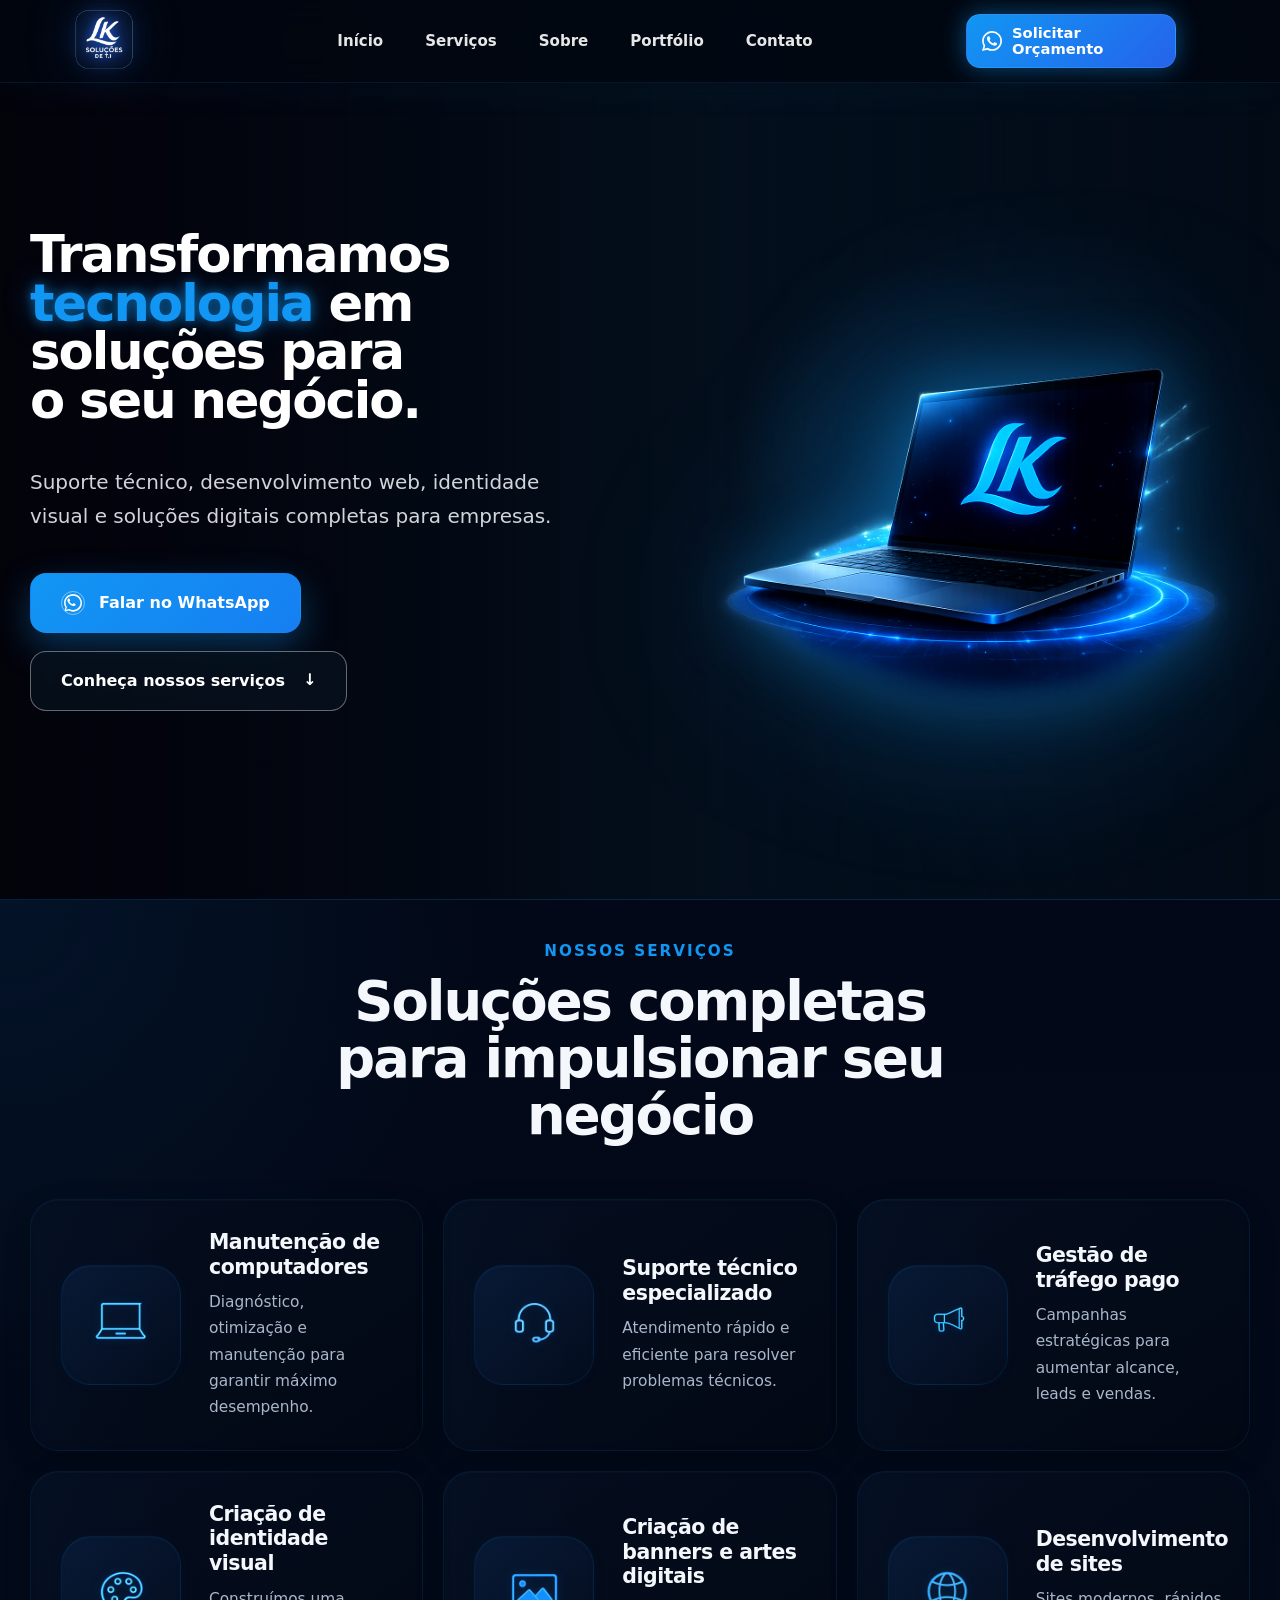
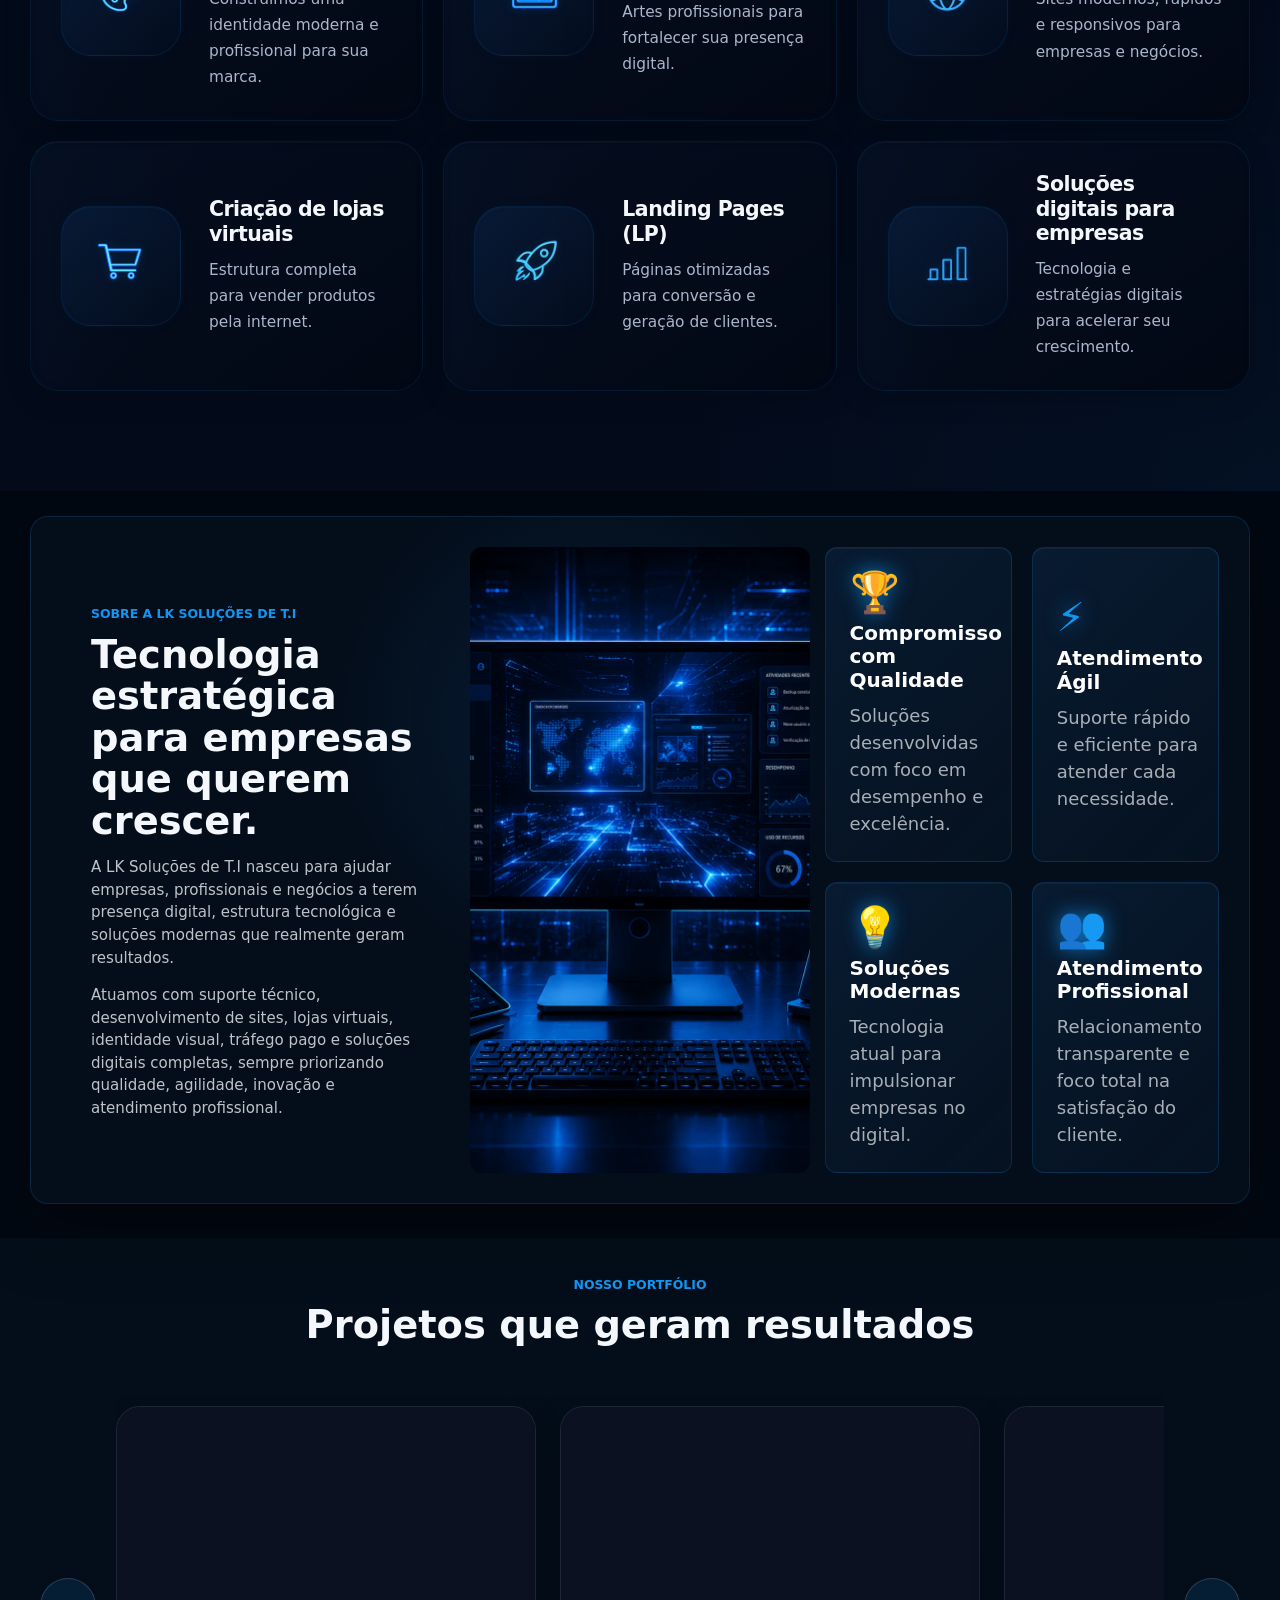
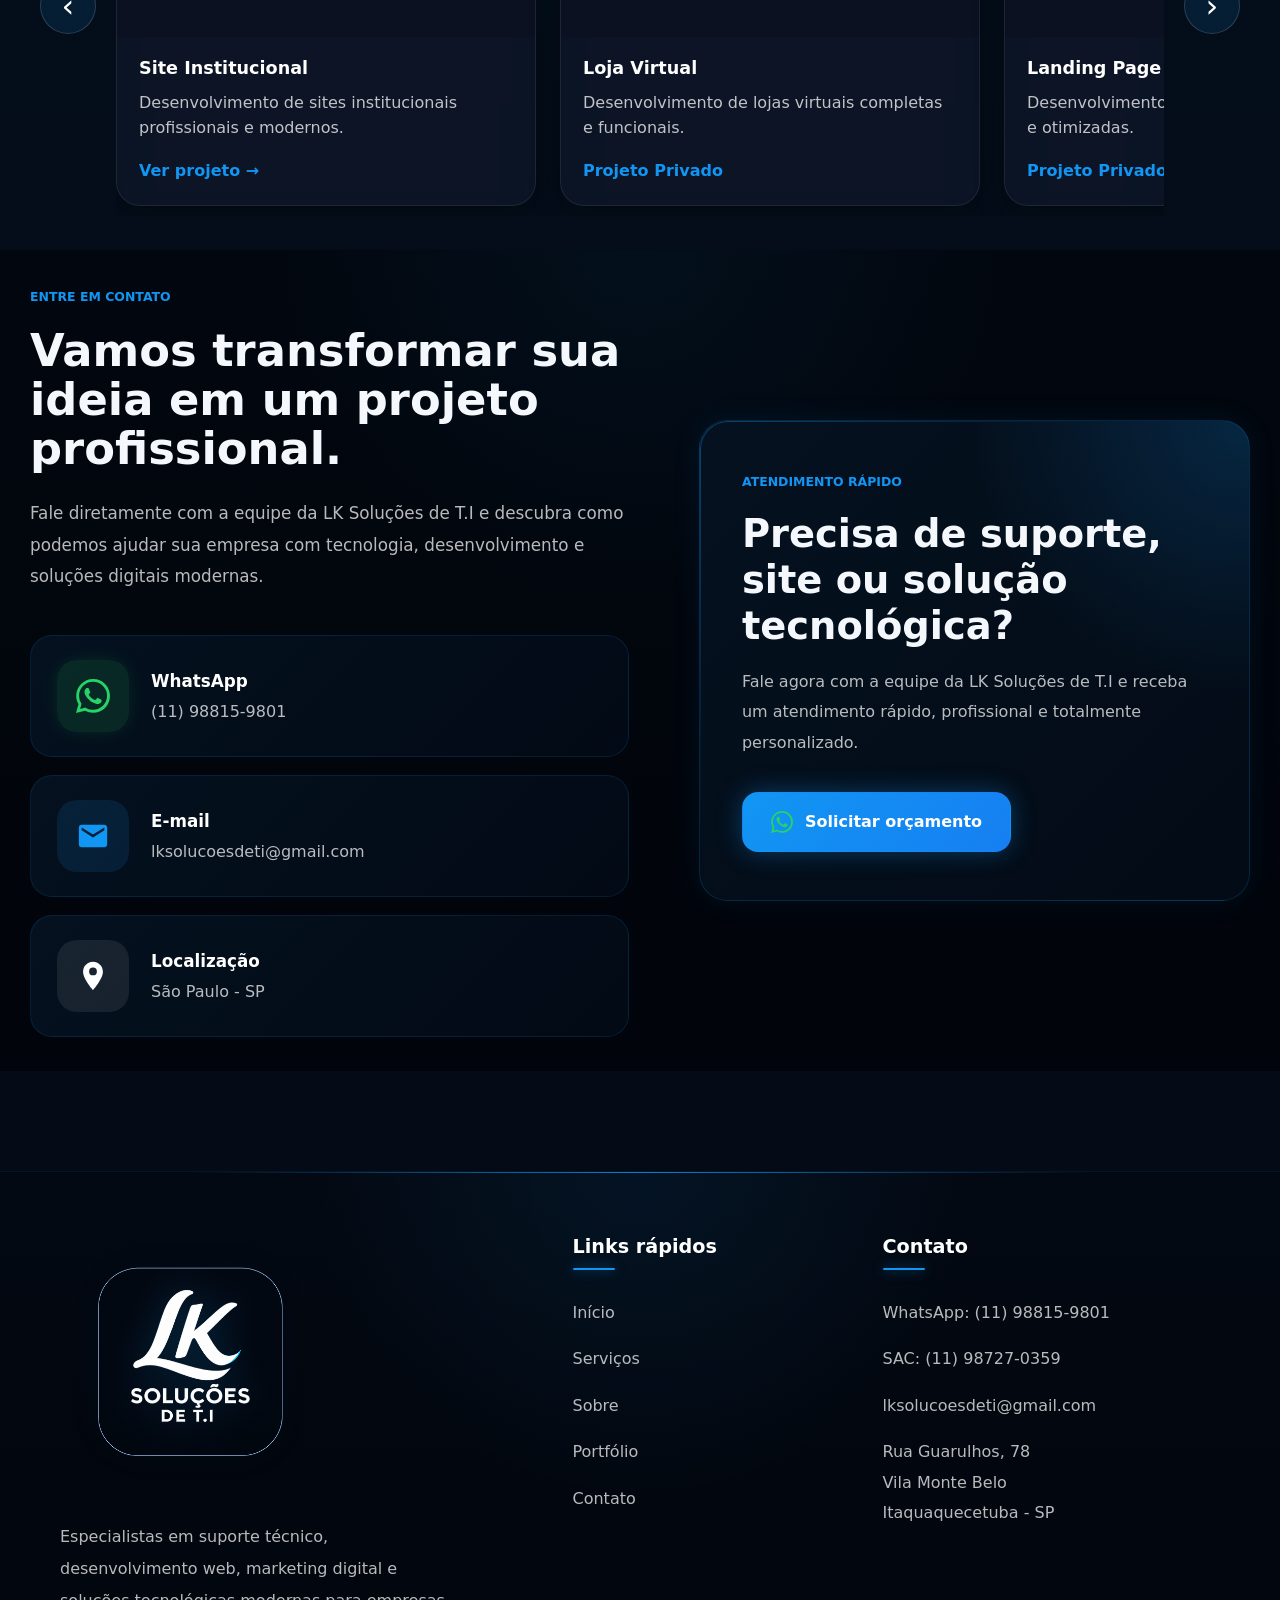
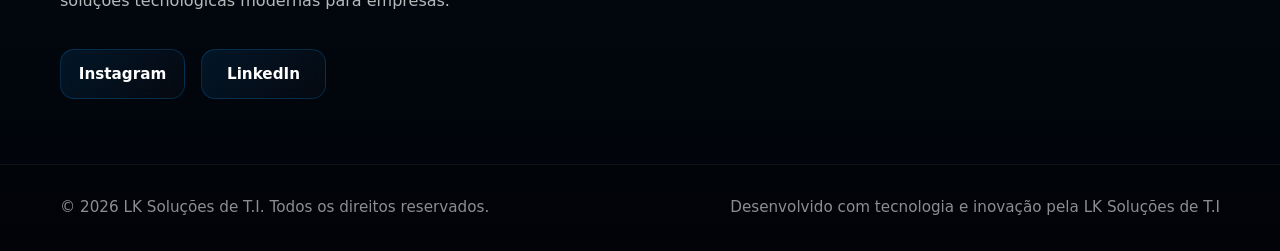
==== commit acd6aa24: "refactor: melhora textos da seção sobre e reforça credibilidade da LK" ====
--- a/frontend/index.html
+++ b/frontend/index.html
@@ -267,45 +267,118 @@
     </section>
 
     <section class="sobre section" id="sobre">
-      <div class="sobre__painel container">
+
+    <div class="sobre__painel container">
+
+        <!-- TEXTO -->
         <div class="sobre_copia reveal">
-          <span class="eyebrow">Sobre a LK Soluções de T.I</span>
-          <h2>Tecnologia, inovação e compromisso com resultados.</h2>
-          <p>A LK Soluções de T.I nasceu com o objetivo de oferecer soluções modernas e eficientes para empresas e clientes que desejam evoluir no digital.</p>
-          <p>Trabalhamos com suporte técnico, desenvolvimento web, identidade visual e soluções tecnológicas completas, sempre focando em qualidade, inovação e atendimento profissional.</p>
-        </div>
-
+
+            <span class="eyebrow">
+                Sobre a LK Soluções de T.I
+            </span>
+
+            <h2>
+                Tecnologia estratégica para empresas que querem crescer.
+            </h2>
+
+            <p>
+                A LK Soluções de T.I nasceu para ajudar empresas,
+                profissionais e negócios a terem presença digital,
+                estrutura tecnológica e soluções modernas que realmente
+                geram resultados.
+            </p>
+
+            <p>
+                Atuamos com suporte técnico, desenvolvimento de sites,
+                lojas virtuais, identidade visual, tráfego pago e soluções
+                digitais completas, sempre priorizando qualidade,
+                agilidade, inovação e atendimento profissional.
+            </p>
+
+        </div>
+
+        <!-- IMAGEM -->
         <div class="container__imagem reveal delay-1">
-          <img src="assets/images/tecnologia.png" alt="Ambiente tecnológico moderno">
-        </div>
-
+
+            <img
+                src="assets/images/tecnologia.png"
+                alt="Ambiente tecnológico moderno"
+            >
+
+        </div>
+
+        <!-- ESTATÍSTICAS -->
         <div class="estatistica reveal delay-2">
-          <div class="estatistica__card">
-            <span class="stat-icon">🏆</span>
-            <strong>O Melhor Atendimento</strong>
-            <span>Atendimentos realizados</span>
-          </div>
-
-          <div class="estatistica__card">
-            <span class="stat-icon">⚡</span>
-            <strong>Suporte Rápido</strong>
-            <span>Atendimento ágil e eficiente</span>
-          </div>
-
-          <div class="estatistica__card">
-            <span class="stat-icon">💡</span>
-            <strong>Soluções Modernas</strong>
-            <span>Tecnologia de ponta para seu negócio</span>
-          </div>
-
-          <div class="estatistica__card">
-            <span class="stat-icon">👥</span>
-            <strong>Atendimento Profissional</strong>
-            <span>Compromisso com a sua satisfação</span>
-          </div>
-        </div>
-      </div>
-    </section>
+
+            <div class="estatistica__card">
+
+                <span class="stat-icon">
+                    🏆
+                </span>
+
+                <strong>
+                    Compromisso com Qualidade
+                </strong>
+
+                <span>
+                    Soluções desenvolvidas com foco em desempenho e excelência.
+                </span>
+
+            </div>
+
+            <div class="estatistica__card">
+
+                <span class="stat-icon">
+                    ⚡
+                </span>
+
+                <strong>
+                    Atendimento Ágil
+                </strong>
+
+                <span>
+                    Suporte rápido e eficiente para atender cada necessidade.
+                </span>
+
+            </div>
+
+            <div class="estatistica__card">
+
+                <span class="stat-icon">
+                    💡
+                </span>
+
+                <strong>
+                    Soluções Modernas
+                </strong>
+
+                <span>
+                    Tecnologia atual para impulsionar empresas no digital.
+                </span>
+
+            </div>
+
+            <div class="estatistica__card">
+
+                <span class="stat-icon">
+                    👥
+                </span>
+
+                <strong>
+                    Atendimento Profissional
+                </strong>
+
+                <span>
+                    Relacionamento transparente e foco total na satisfação do cliente.
+                </span>
+
+            </div>
+
+        </div>
+
+    </div>
+
+</section>
 
 <section class="portfolio section" id="portfolio">
 
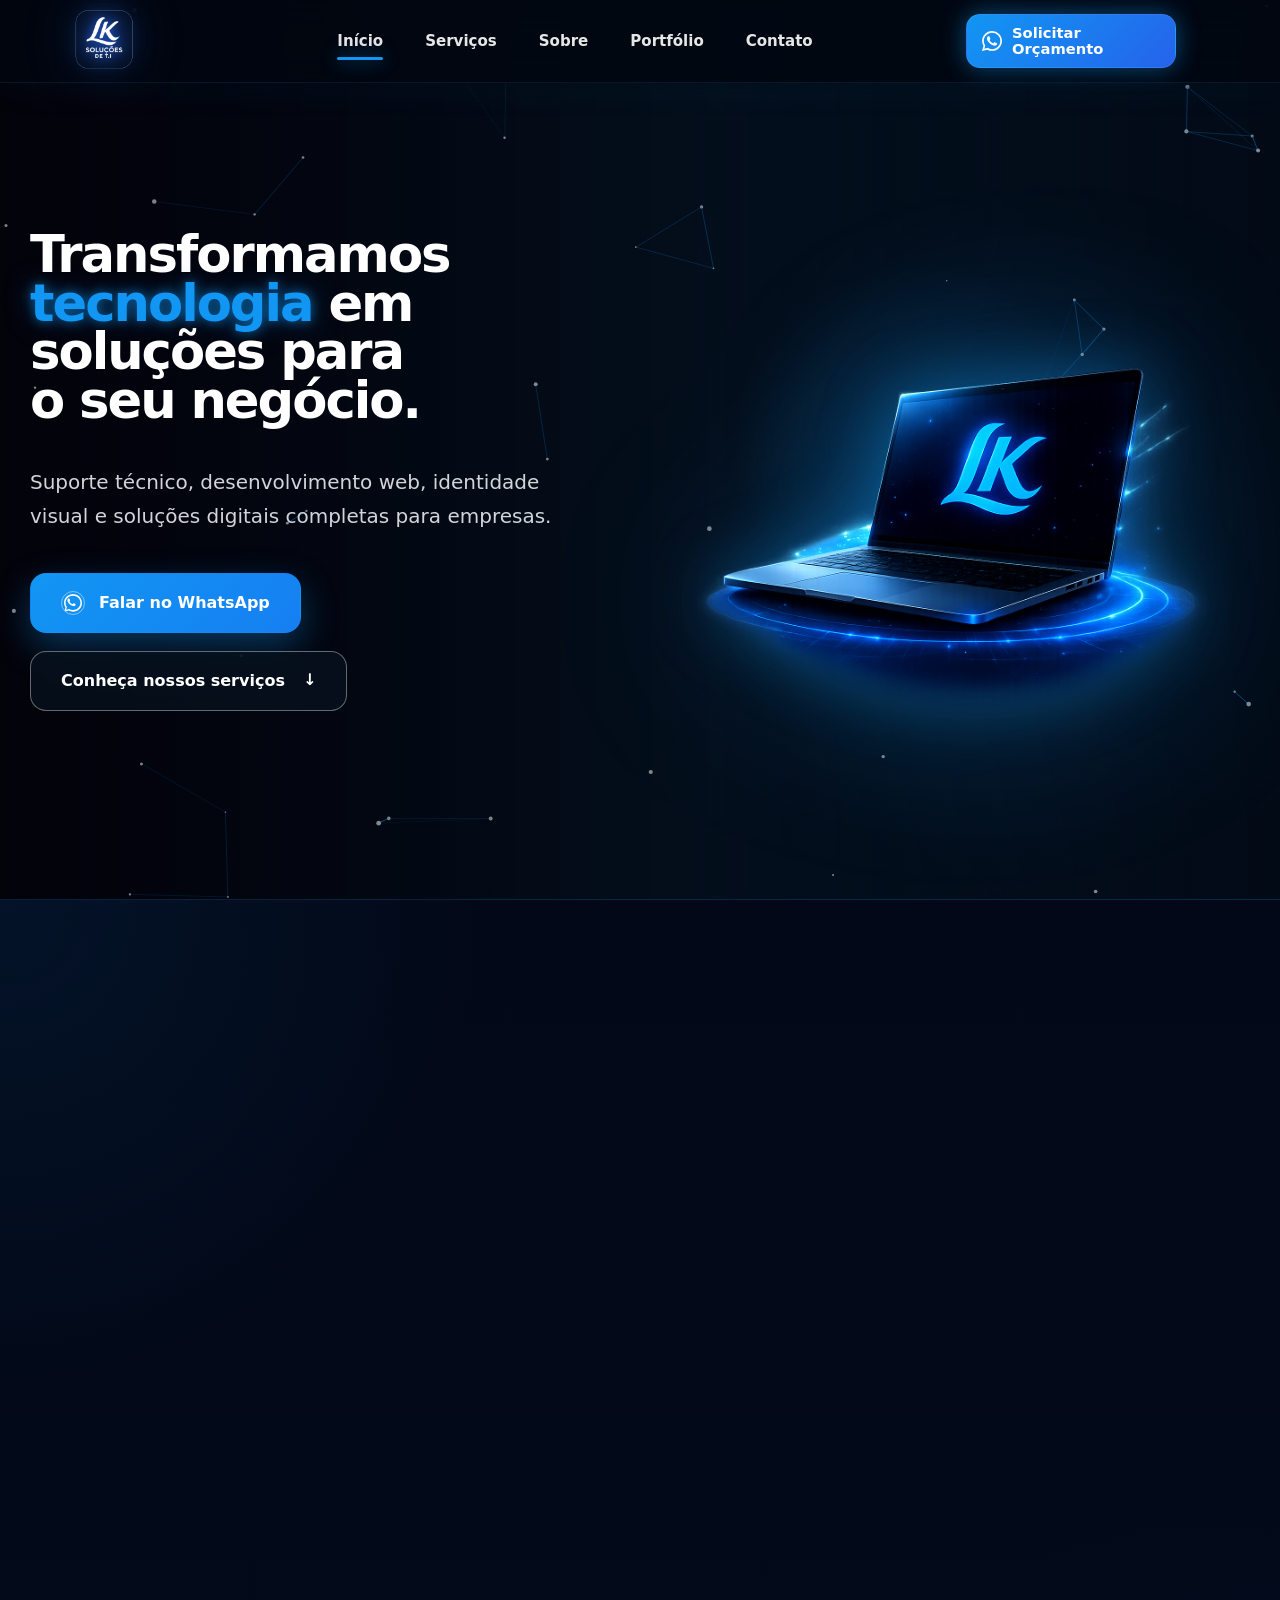
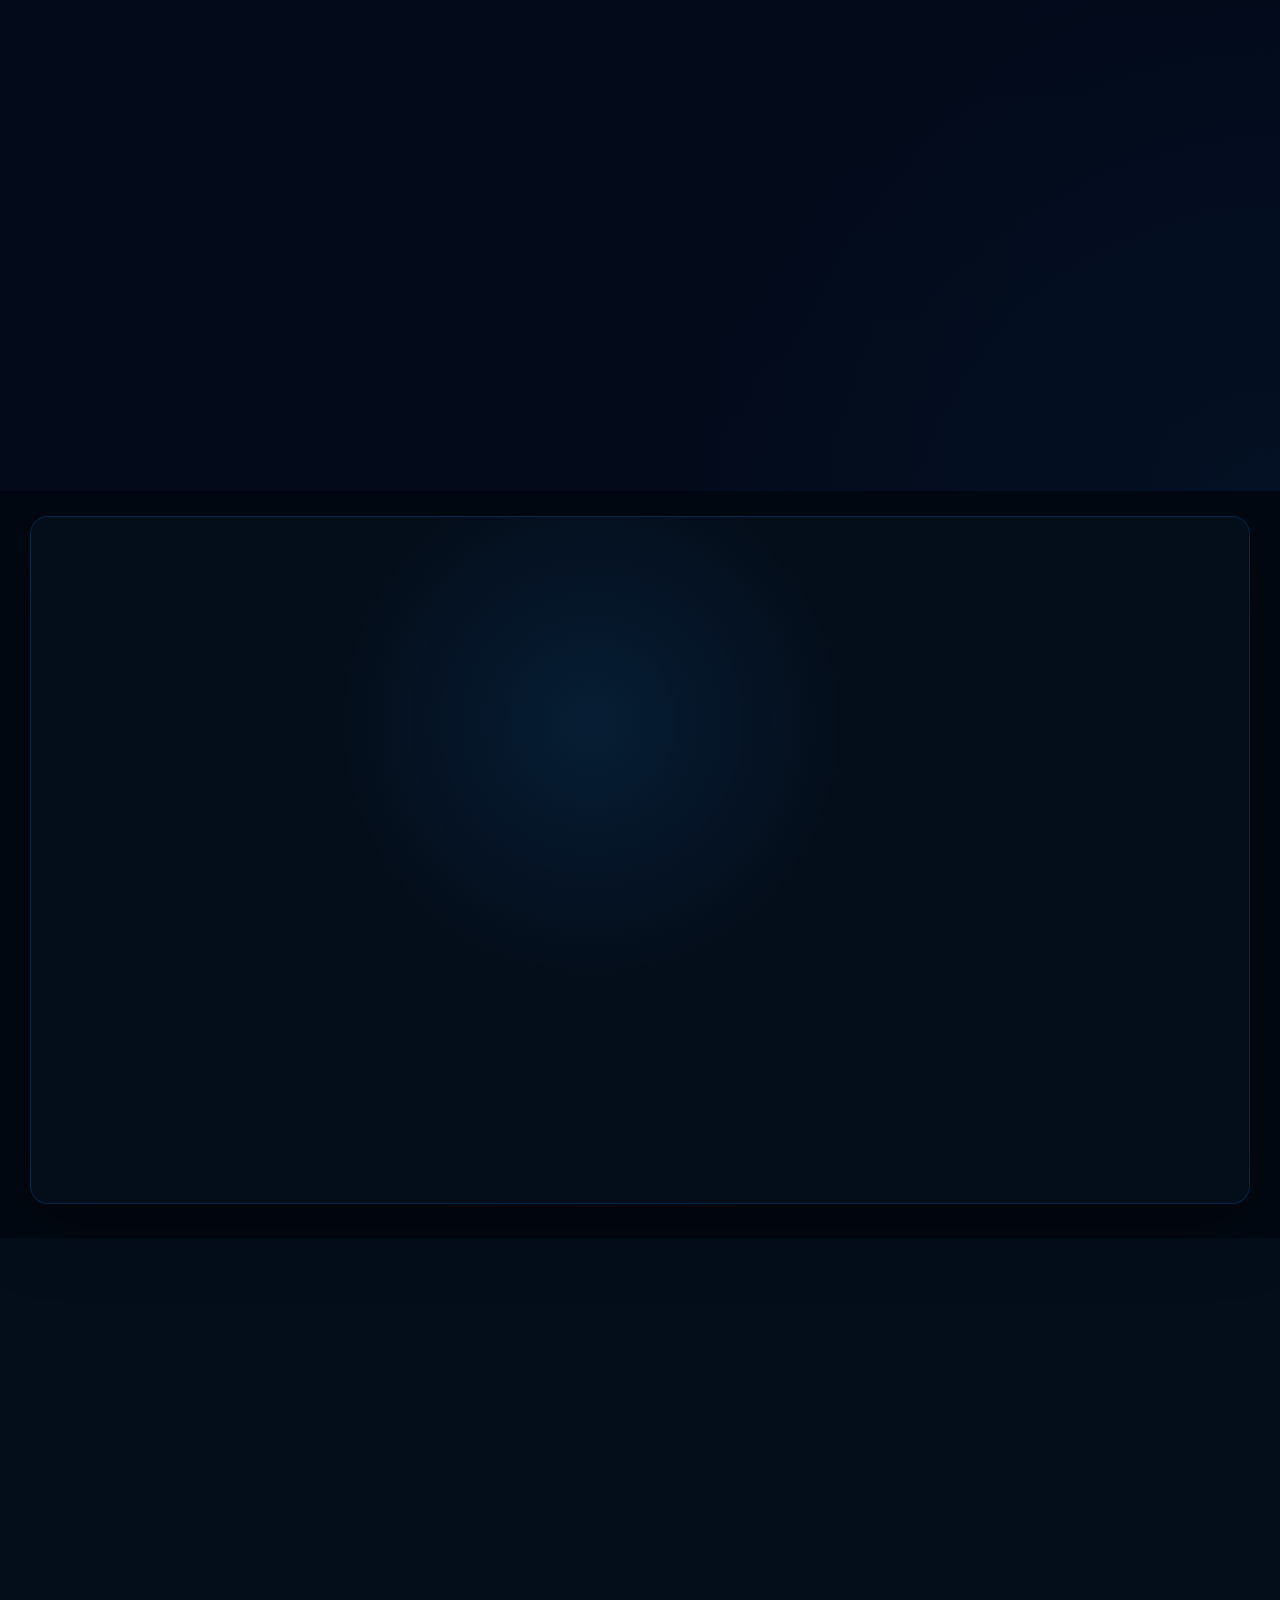
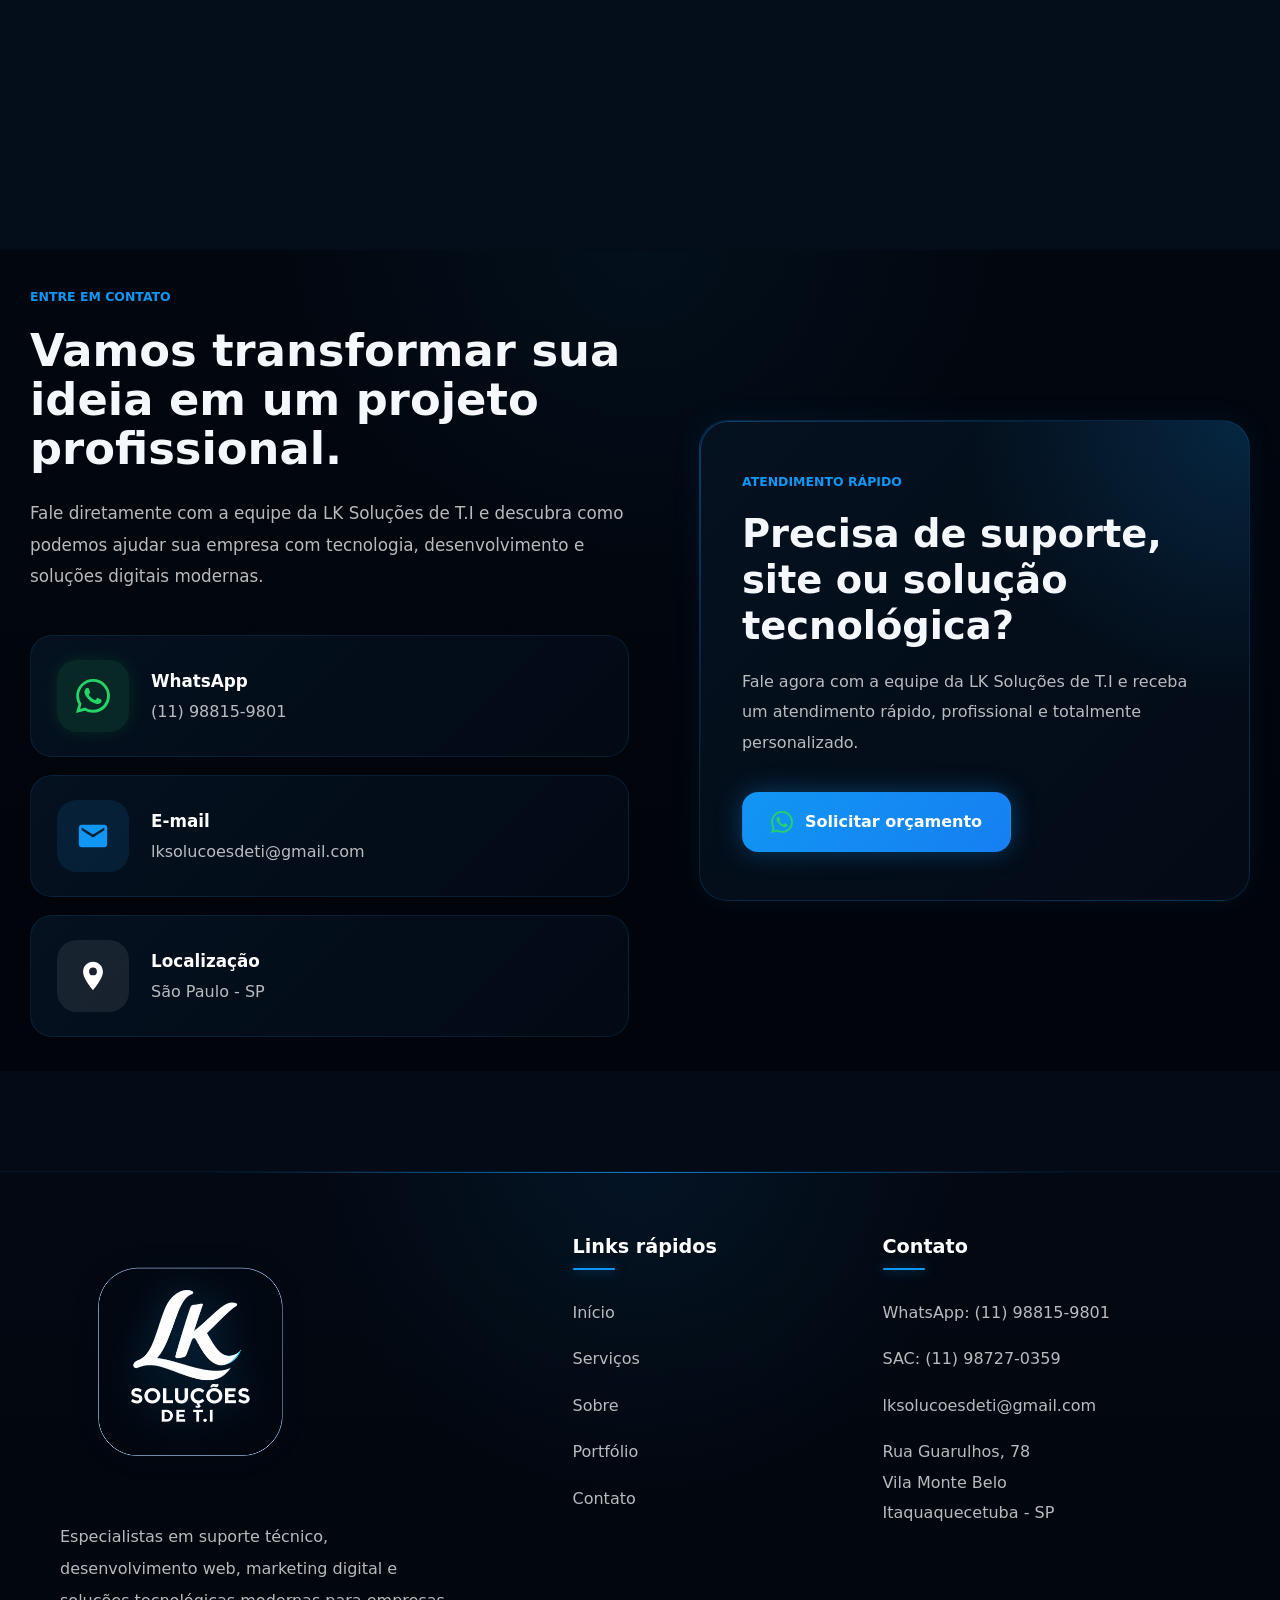
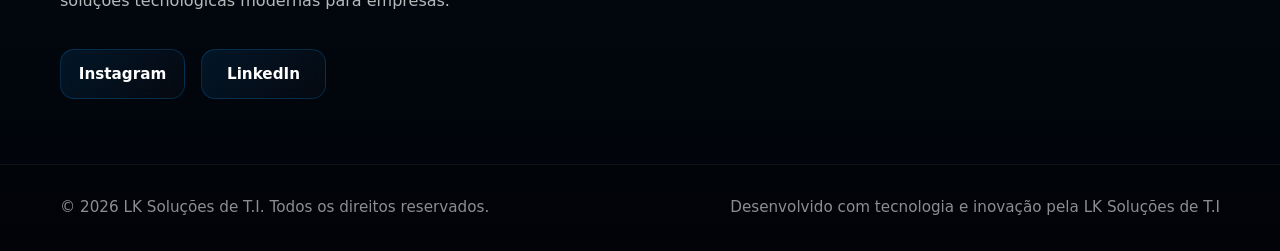
==== commit 8d8e2f6e: "Consolida scripts e corrige interacoes do site" ====
--- a/frontend/index.html
+++ b/frontend/index.html
@@ -7,6 +7,9 @@
   <meta name="keywords" content="LK Soluções de T.I, suporte técnico, desenvolvimento de sites, landing pages, lojas virtuais, identidade visual, tráfego pago">
   <meta name="author" content="LK Soluções de T.I">
   <meta name="theme-color" content="#1196F3">
+  <link rel="icon" type="image/png" sizes="32x32" href="./assets/images/favicon-32x32.png">
+  <link rel="icon" type="image/png" sizes="512x512" href="./assets/images/favicon.png">
+  <link rel="apple-touch-icon" sizes="180x180" href="./assets/images/apple-touch-icon.png">
 
   <title>LK Soluções de T.I | Tecnologia para o seu negócio</title>
 
@@ -28,7 +31,7 @@
   <header class="barra__navegacao" id="barra__navegacao">
     <nav class="navegacao" aria-label="Navegação principal">
       <a class="logo" href="#inicio" aria-label="LK Soluções de T.I">
-        <img src="assets/images/Logo neon png.png" alt="Logo da LK Soluções de T.I">
+        <img src="assets/images/Logo neon png.png" alt="Logo da LK Soluções de T.I" decoding="async">
       </a>
 
       <button
@@ -86,7 +89,7 @@
   <div class="hero__grid container">
 
     <!-- CONTEÚDO -->
-    <div class="hero__conteudo revelar">
+    <div class="hero__conteudo reveal">
 
       <h1>
         Transformamos
@@ -157,6 +160,8 @@
       <img
         src="assets/images/laptop iluminado.png"
         alt="Laptop com demonstração de serviços da LK Soluções de T.I"
+        fetchpriority="high"
+        decoding="async"
       >
 
     </div>
@@ -167,7 +172,7 @@
 
     <section class="servicos section" id="servicos">
       <div class="container">
-        <div class="section-header revelar">
+        <div class="section-header reveal">
           <span class="eyebrow">Nossos Serviços</span>
           <h2>Soluções completas<br>para impulsionar seu negócio</h2>
         </div>
@@ -654,7 +659,7 @@
                 <!-- WHATSAPP -->
                 <a
                     class="contato__card"
-                    href="https://wa.me/5511988159801?text=Olá,%20vim%20pelo%20site%20da%20LK%20Soluções%20de%20T.I"
+                    href="https://wa.me/5511988159801?text=Ol%C3%A1%2C%20vim%20pelo%20site%20da%20LK%20Solu%C3%A7%C3%B5es%20de%20T.I"
                     target="_blank"
                     rel="noopener"
                 >
@@ -764,7 +769,7 @@
 
             <a
                 class="btn btn-primary contato__botao"
-                href="https://wa.me/5511988159801?text=Olá,%20vim%20pelo%20site%20da%20LK%20Soluções%20de%20T.I%20e%20gostaria%20de%20um%20orçamento."
+                href="https://wa.me/5511988159801?text=Ol%C3%A1%2C%20vim%20pelo%20site%20da%20LK%20Solu%C3%A7%C3%B5es%20de%20T.I%20e%20gostaria%20de%20um%20or%C3%A7amento."
                 target="_blank"
                 rel="noopener"
             >
@@ -798,6 +803,8 @@
           class="footer-logo"
           src="assets/images/Logo neon png.png"
           alt="LK Soluções de T.I"
+          loading="lazy"
+          decoding="async"
         >
 
         <p>
--- a/frontend/css/style.css
+++ b/frontend/css/style.css
@@ -248,3 +248,40 @@
   transform: translateY(-4px) scale(1.03);
   box-shadow: 0 0 42px rgba(27, 211, 91, 0.72);
 }
+
+html.js .reveal {
+  opacity: 0;
+  transform: translateY(28px);
+  transition:
+    opacity 650ms ease,
+    transform 650ms ease;
+}
+
+html.js .reveal.is-visible {
+  opacity: 1;
+  transform: translateY(0);
+}
+
+.delay-1 {
+  transition-delay: 120ms;
+}
+
+.delay-2 {
+  transition-delay: 220ms;
+}
+
+@media (prefers-reduced-motion: reduce) {
+  *,
+  *::before,
+  *::after {
+    scroll-behavior: auto !important;
+    animation-duration: 1ms !important;
+    animation-iteration-count: 1 !important;
+    transition-duration: 1ms !important;
+  }
+
+  html.js .reveal {
+    opacity: 1;
+    transform: none;
+  }
+}
